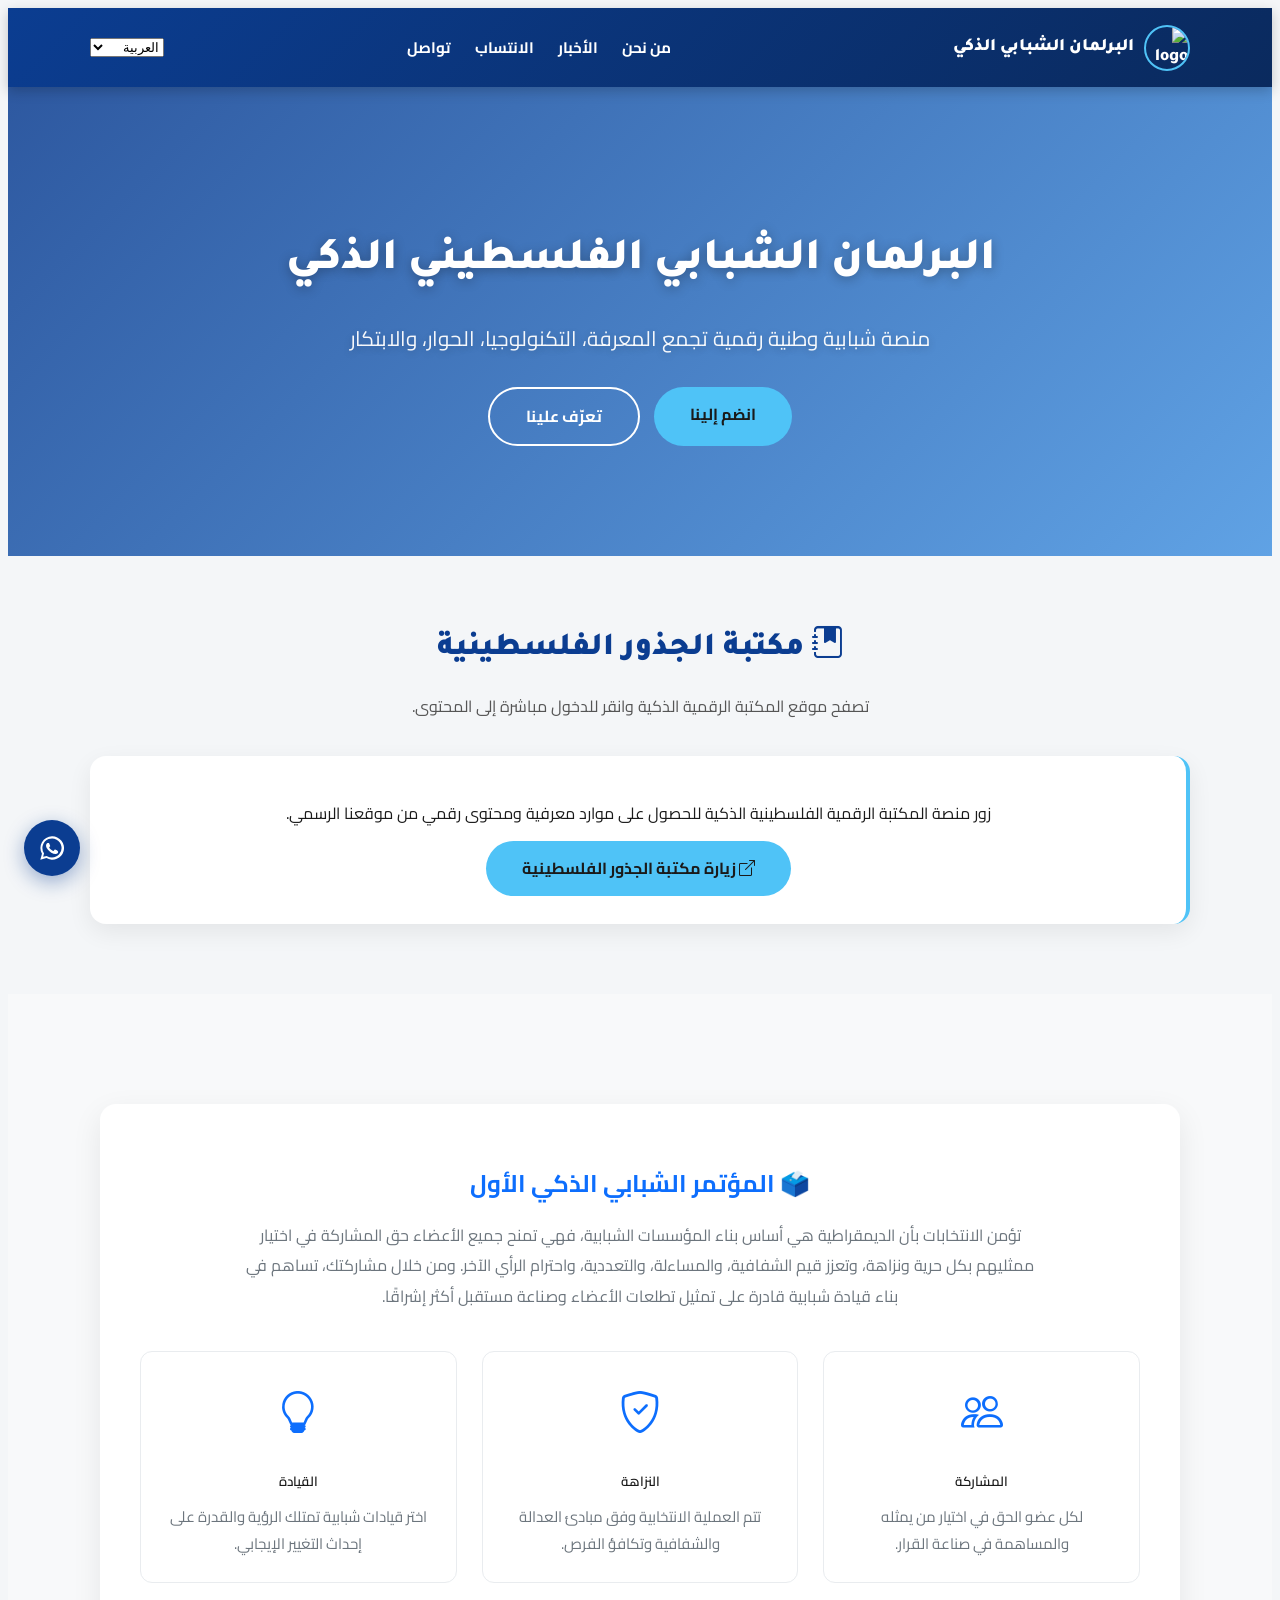
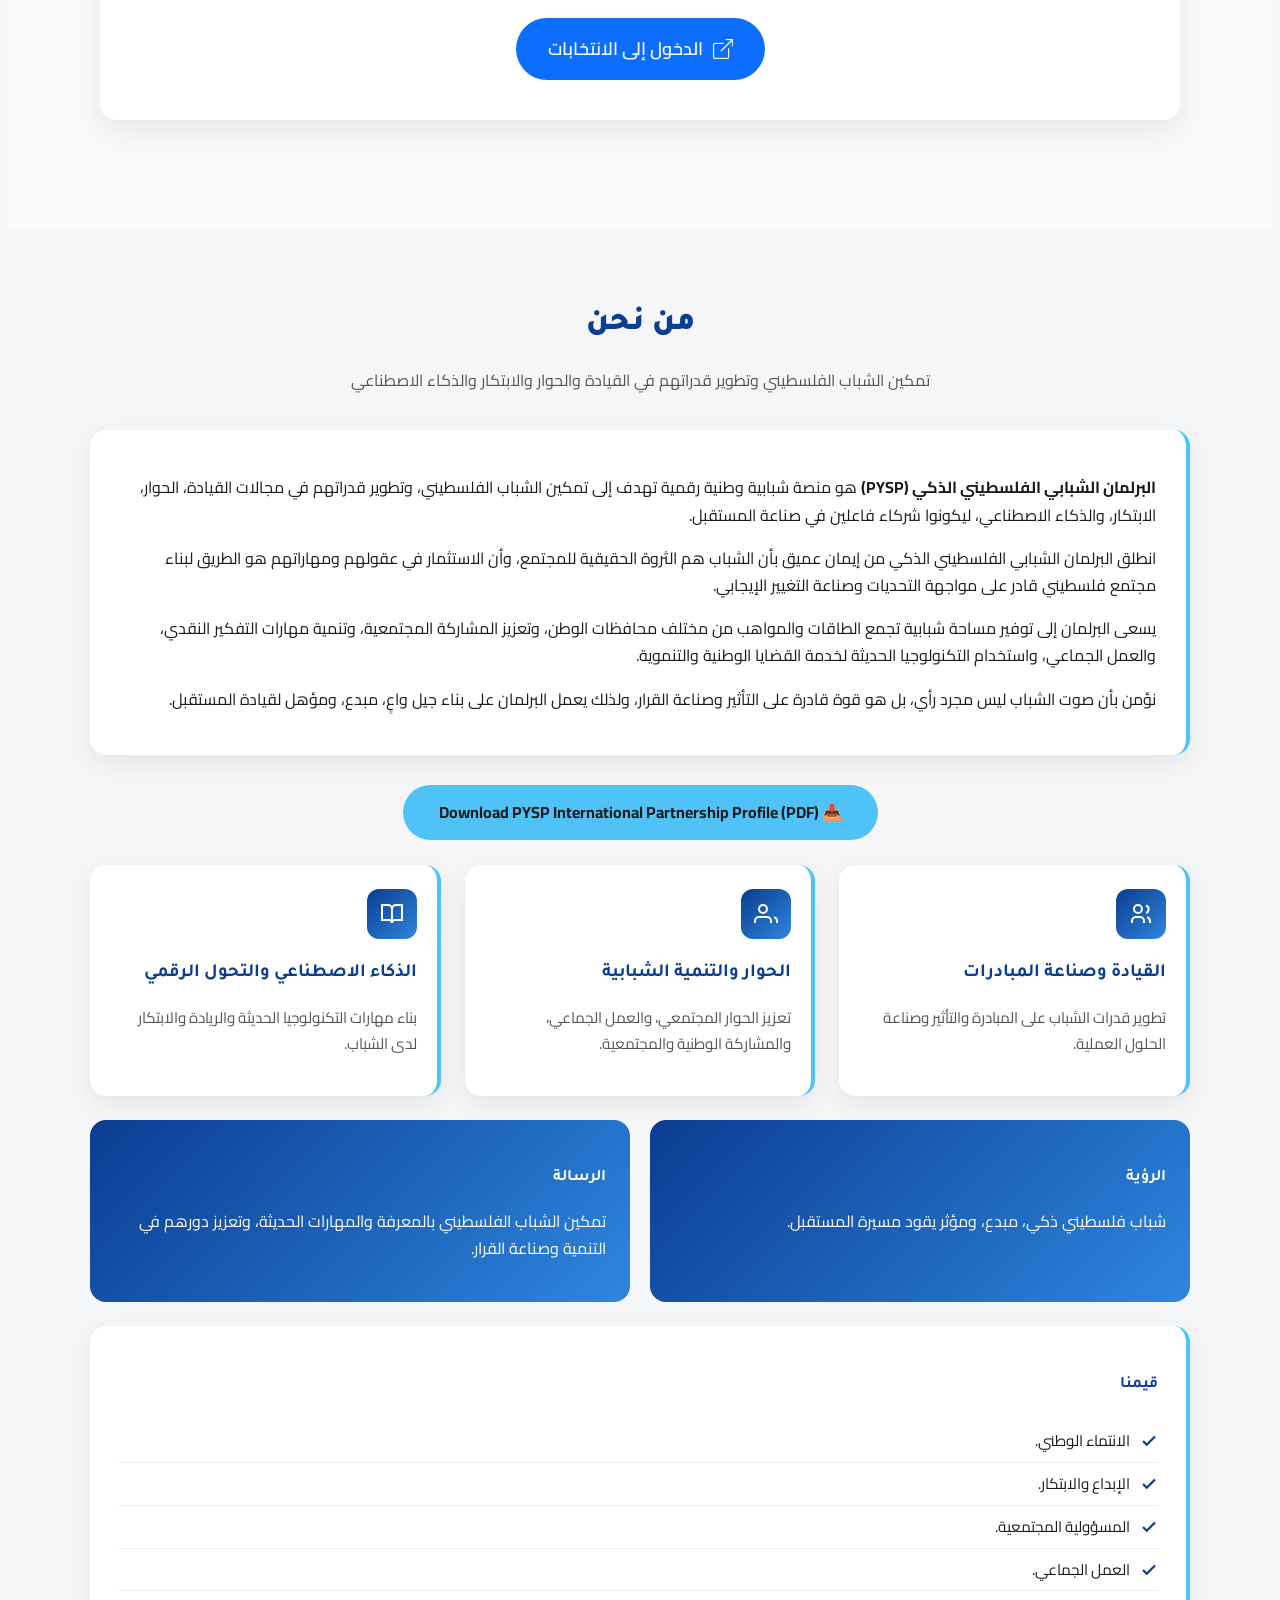
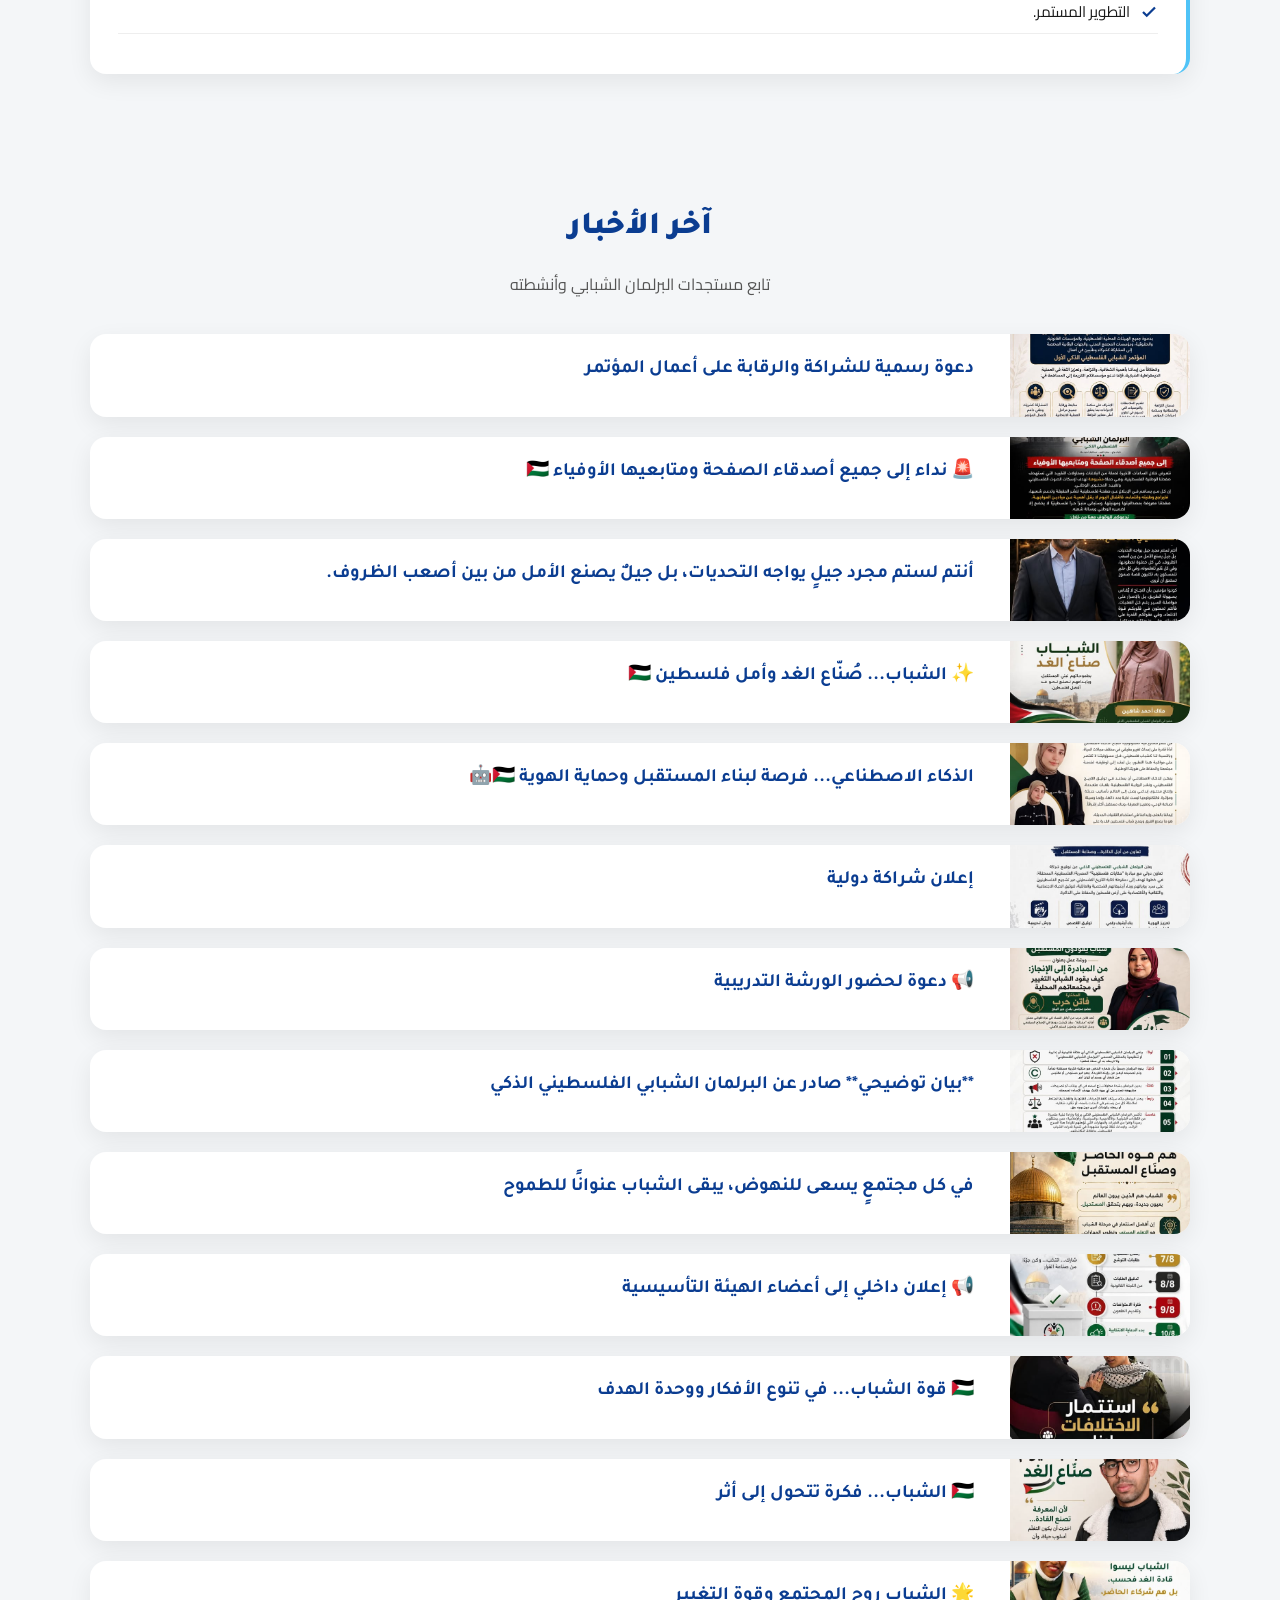
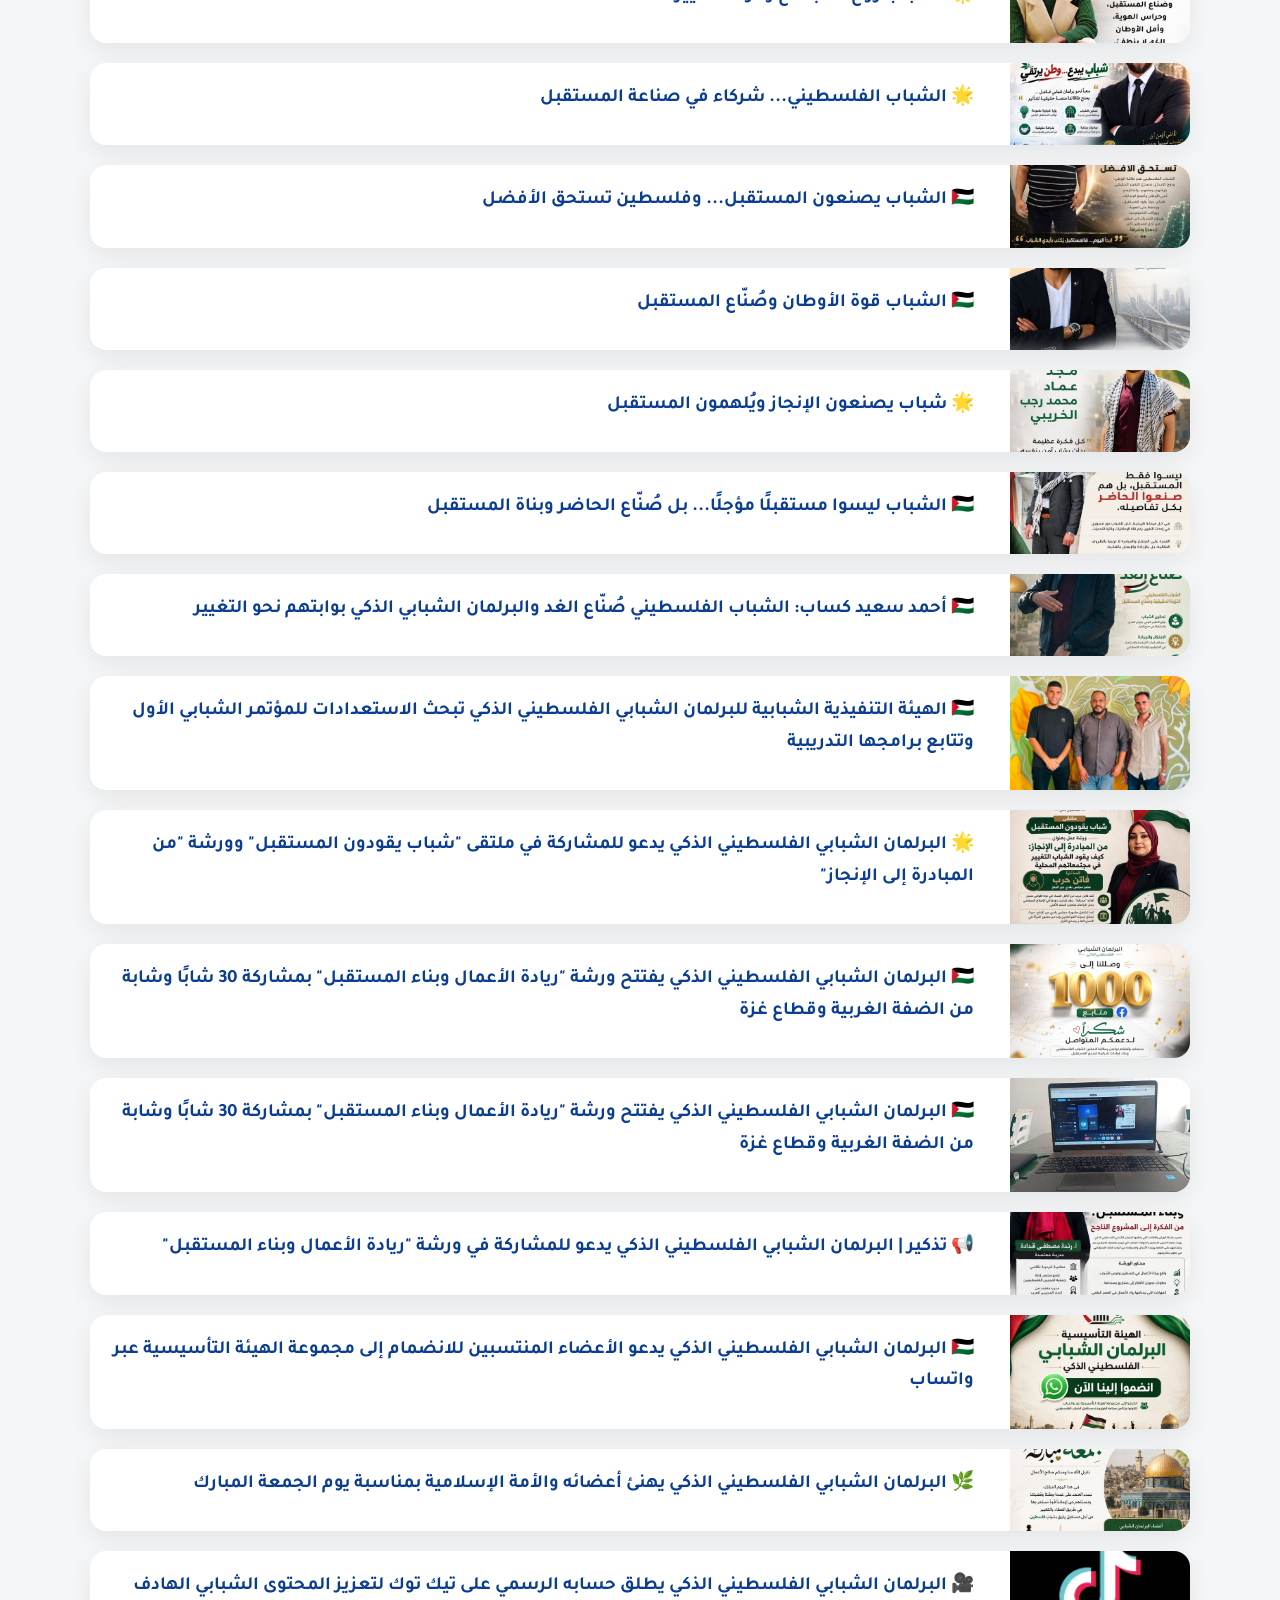
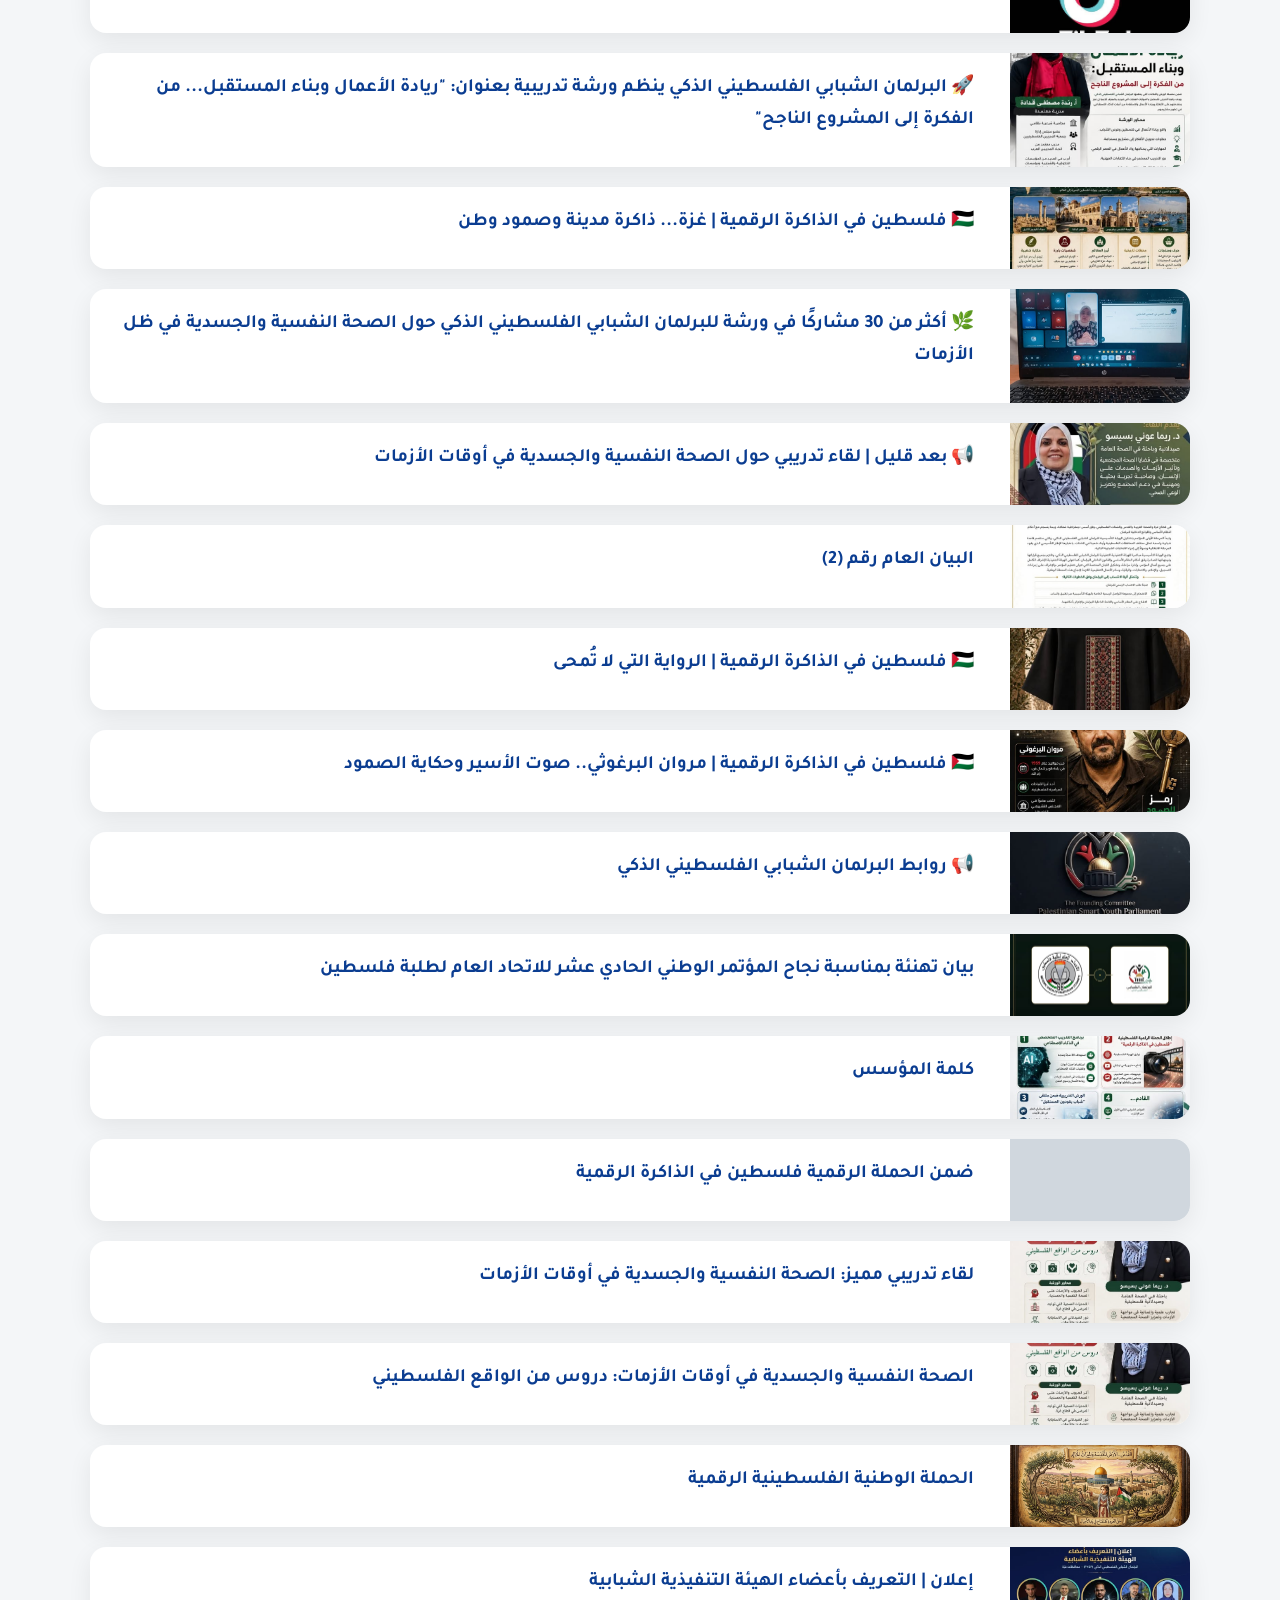
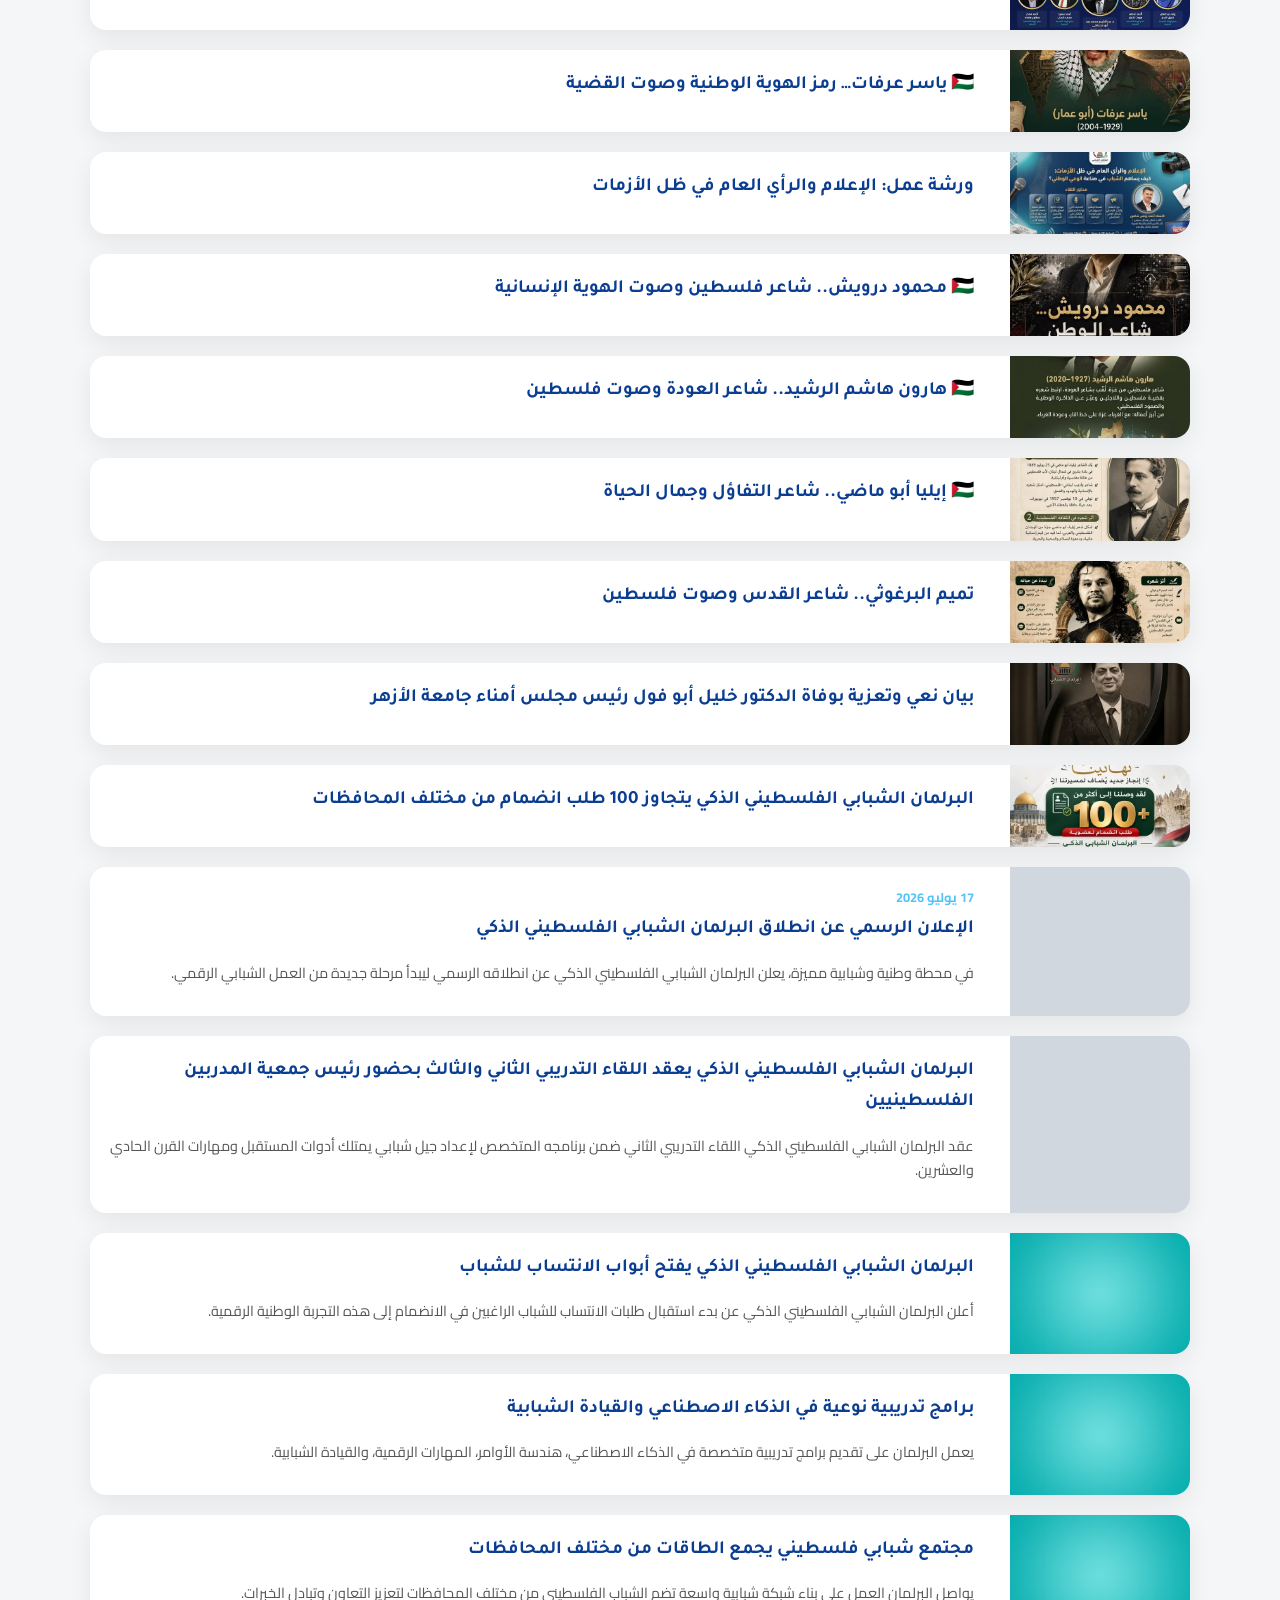
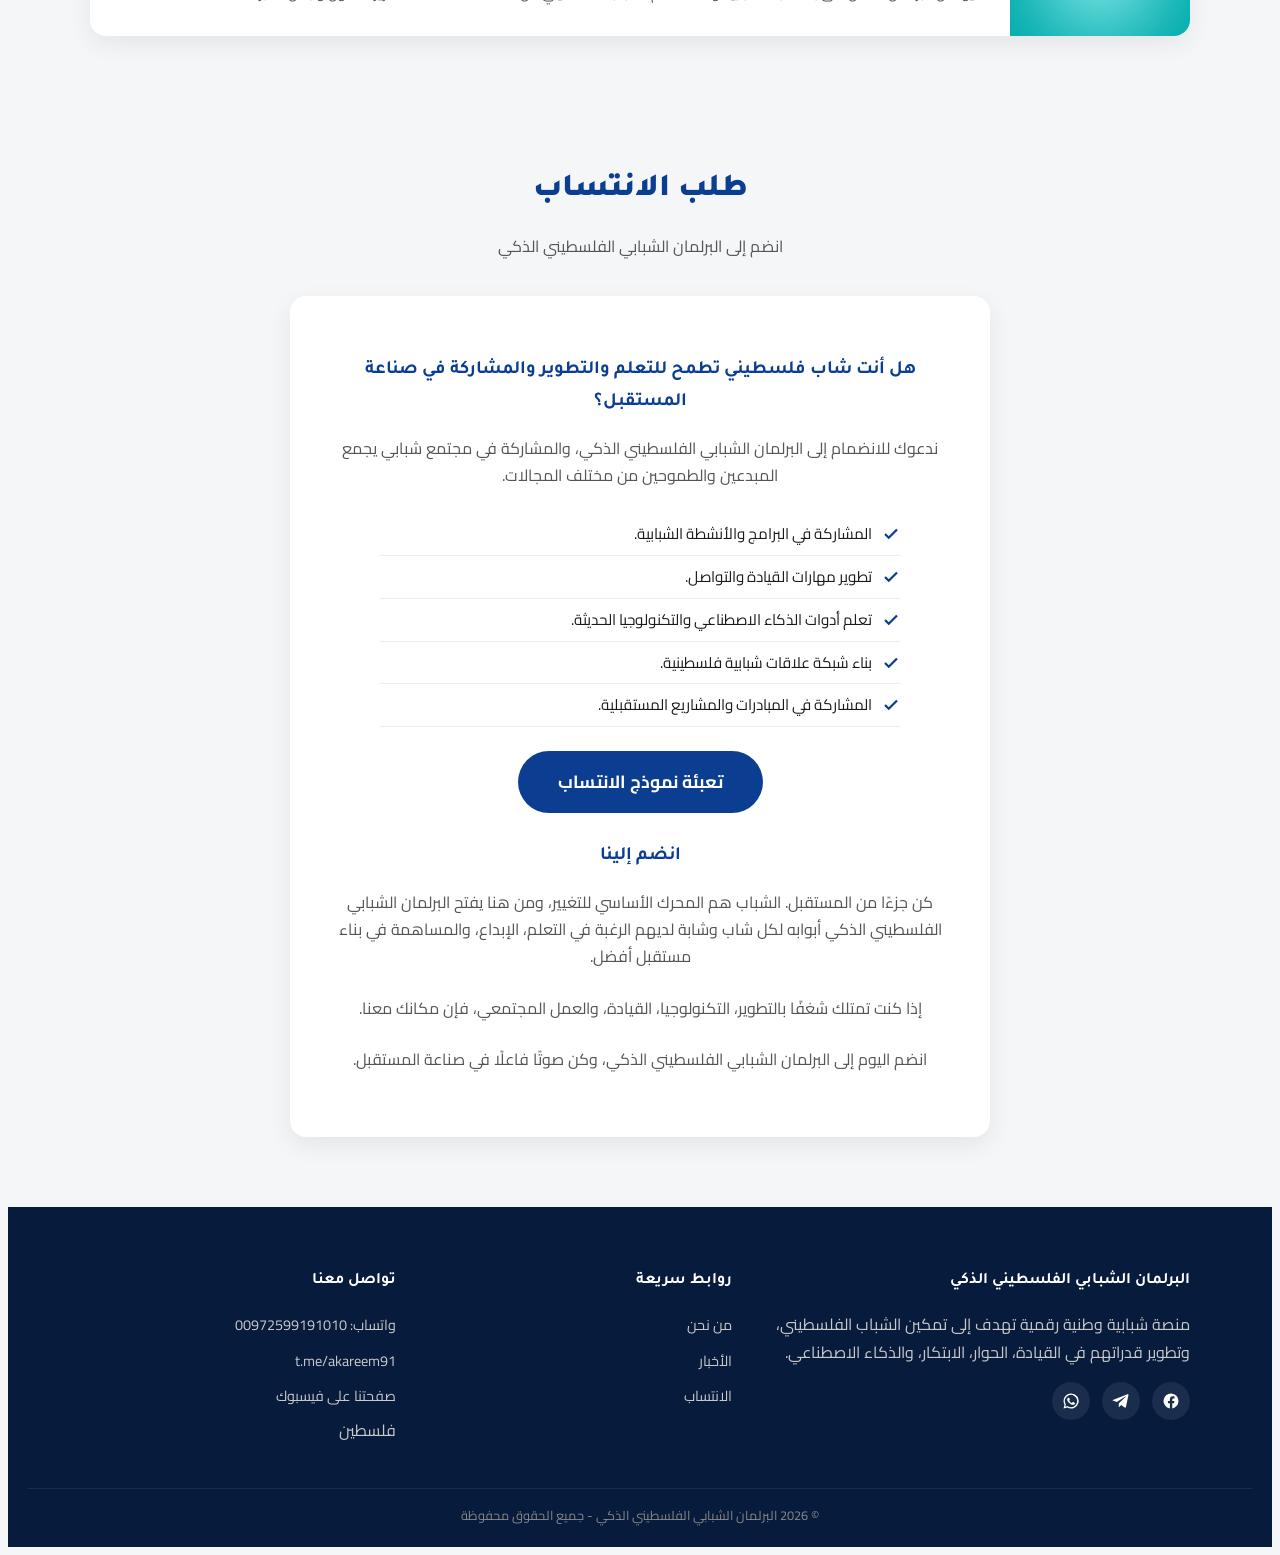
==== index.html @ c686c6ee "join us" ====
<!DOCTYPE html>
<html lang="ar" dir="rtl">

<head>
    <meta charset="UTF-8">
    <meta name="viewport" content="width=device-width, initial-scale=1.0">
    <title>البرلمان الشبابي الفلسطيني الذكي | PYSP</title>
    <link rel="stylesheet"
        href="https://fonts.googleapis.com/css2?family=Cairo:wght@400;600;700;900&family=Tajawal:wght@400;700;900&display=swap">
    <link rel="stylesheet" href="/style.css">
    <!-- Bootstrap CSS -->
    <!-- <link href="https://cdn.jsdelivr.net/npm/bootstrap@5.3.3/dist/css/bootstrap.min.css" rel="stylesheet"> -->

    <!-- Bootstrap Icons -->
    <link rel="stylesheet" href="https://cdn.jsdelivr.net/npm/bootstrap-icons@1.11.3/font/bootstrap-icons.min.css">
</head>

<body>

    <!-- ===== NAVBAR ===== -->
    <nav class="navbar">
        <div class="nav-inner">
            <a class="logo" href="#top">
                <img src="https://ik.imagekit.io/ivlemahff/logopsy.jpg?updatedAt=1784187887519" alt="logo" />
                البرلمان الشبابي الذكي
            </a>
            <button class="nav-toggle" id="navToggle" aria-label="menu">
                <span></span><span></span><span></span>
            </button>
            <ul class="nav-links" id="navLinks">
                <li><a href="#about">من نحن</a></li>
                <li><a href="#news">الأخبار</a></li>
                <li><a href="#join">الانتساب</a></li>
                <li><a href="#contact">تواصل</a></li>
            </ul>
            <select id="lang">
                <option value="ar">العربية</option>
                <option value="en">English</option>
                <option value="fr">Français</option>
                <option value="es">Español</option>
                <option value="it">Italiano</option>
            </select>
        </div>
    </nav>

    <!-- ===== HERO with Unsplash background ===== -->
    <section class="hero" id="top">
        <h1>البرلمان الشبابي الفلسطيني الذكي</h1>
        <p>منصة شبابية وطنية رقمية تجمع المعرفة، التكنولوجيا، الحوار، والابتكار</p>
        <div class="hero-btns">
            <a class="btn btn-primary" href="https://forms.gle/Z875tCFNofTZzQC76" target="_blank">انضم إلينا</a>
            <a class="btn btn-outline" href="#about">تعرّف علينا</a>
        </div>
    </section>

    <!-- ===== E-LIBRARY SECTION ===== -->
    <section class="container" id="elib">
        <h2 class="section-title"><i class="bi bi-journal-bookmark-fill"></i> مكتبة الجذور الفلسطينية </h2>
        <p class="section-sub">تصفح موقع المكتبة الرقمية الذكية وانقر للدخول مباشرة إلى المحتوى.</p>
        <div class="about-box" style="text-align:center;">
            <p>زور منصة المكتبة الرقمية الفلسطينية الذكية للحصول على موارد معرفية ومحتوى رقمي من موقعنا الرسمي.</p>
            <a class="btn btn-primary" href="https://elib-pysp.netlify.app/" target="_blank">
                <i class="bi bi-box-arrow-up-right"></i> زيارة مكتبة الجذور الفلسطينية
            </a>
        </div>
    </section>

    <style>
        #election {
            padding: 70px 0;
            background: #f8f9fa;
        }

        .election-card {
            max-width: 1000px;
            margin: auto;
            background: #fff;
            border-radius: 16px;
            padding: 40px;
            box-shadow: 0 10px 30px rgba(0, 0, 0, .08);
        }

        .election-title {
            text-align: center;
            margin-bottom: 15px;
            font-weight: 700;
            color: #0d6efd;
        }

        .election-desc {
            text-align: center;
            color: #6c757d;
            max-width: 800px;
            margin: 0 auto 40px;
            line-height: 1.9;
        }

        .feature-grid {
            display: grid;
            grid-template-columns: repeat(auto-fit, minmax(220px, 1fr));
            gap: 25px;
            margin-bottom: 35px;
        }

        .feature {
            text-align: center;
            padding: 25px;
            border: 1px solid #e9ecef;
            border-radius: 12px;
            transition: .3s;
        }

        .feature:hover {
            transform: translateY(-5px);
            box-shadow: 0 8px 20px rgba(0, 0, 0, .08);
        }

        .feature i {
            font-size: 42px;
            color: #0d6efd;
            margin-bottom: 15px;
            display: block;
        }

        .feature h5 {
            margin-bottom: 10px;
            font-weight: 600;
        }

        .feature p {
            color: #6c757d;
            font-size: 15px;
            margin: 0;
            line-height: 1.8;
        }

        .election-action {
            text-align: center;
        }

        .election-btn {
            display: inline-flex;
            align-items: center;
            gap: 10px;
            background: #0d6efd;
            color: #fff;
            text-decoration: none;
            padding: 14px 32px;
            border-radius: 50px;
            font-size: 18px;
            font-weight: 600;
            transition: .3s;
        }

        .election-btn:hover {
            background: #0b5ed7;
            color: #fff;
            transform: translateY(-2px);
        }

        .election-btn i {
            font-size: 20px;
        }
    </style>

    <section id="election">
        <div class="container">
            <div class="election-card">

                <div class="text-center mb-4">
                    <i class="bi bi-box-ballot text-primary" style="font-size:60px;"></i>
                </div>

                <h2 class="election-title">🗳️ المؤتمر الشبابي الذكي الأول</h2>

                <p class="election-desc">
                    تؤمن الانتخابات بأن الديمقراطية هي أساس بناء المؤسسات الشبابية، فهي تمنح جميع الأعضاء
                    حق المشاركة في اختيار ممثليهم بكل حرية ونزاهة، وتعزز قيم الشفافية، والمساءلة،
                    والتعددية، واحترام الرأي الآخر. ومن خلال مشاركتك، تساهم في بناء قيادة شبابية قادرة
                    على تمثيل تطلعات الأعضاء وصناعة مستقبل أكثر إشراقًا.
                </p>

                <div class="feature-grid">

                    <div class="feature">
                        <i class="bi bi-people"></i>
                        <h5>المشاركة</h5>
                        <p>لكل عضو الحق في اختيار من يمثله والمساهمة في صناعة القرار.</p>
                    </div>

                    <div class="feature">
                        <i class="bi bi-shield-check"></i>
                        <h5>النزاهة</h5>
                        <p>تتم العملية الانتخابية وفق مبادئ العدالة والشفافية وتكافؤ الفرص.</p>
                    </div>

                    <div class="feature">
                        <i class="bi bi-lightbulb"></i>
                        <h5>القيادة</h5>
                        <p>اختر قيادات شبابية تمتلك الرؤية والقدرة على إحداث التغيير الإيجابي.</p>
                    </div>

                </div>

                <div class="election-action">
                    <a href="#" class="election-btn" target="_blank">
                        <i class="bi bi-box-arrow-up-right"></i>
                        الدخول إلى الانتخابات
                    </a>
                </div>

            </div>
        </div>
    </section>

    <!-- ===== ABOUT ===== -->
    <section class="container" id="about">
        <h2 class="section-title">من نحن</h2>
        <p class="section-sub">تمكين الشباب الفلسطيني وتطوير قدراتهم في القيادة والحوار والابتكار والذكاء الاصطناعي</p>
        <div class="about-box">
            <p><strong>البرلمان الشبابي الفلسطيني الذكي (PYSP)</strong> هو منصة شبابية وطنية رقمية تهدف إلى تمكين الشباب
                الفلسطيني، وتطوير قدراتهم في مجالات القيادة، الحوار، الابتكار، والذكاء الاصطناعي، ليكونوا شركاء فاعلين
                في صناعة المستقبل.</p>
            <p>انطلق البرلمان الشبابي الفلسطيني الذكي من إيمان عميق بأن الشباب هم الثروة الحقيقية للمجتمع، وأن الاستثمار
                في عقولهم ومهاراتهم هو الطريق لبناء مجتمع فلسطيني قادر على مواجهة التحديات وصناعة التغيير الإيجابي.</p>
            <p>يسعى البرلمان إلى توفير مساحة شبابية تجمع الطاقات والمواهب من مختلف محافظات الوطن، وتعزيز المشاركة
                المجتمعية، وتنمية مهارات التفكير النقدي، والعمل الجماعي، واستخدام التكنولوجيا الحديثة لخدمة القضايا
                الوطنية والتنموية.</p>
            <p>نؤمن بأن صوت الشباب ليس مجرد رأي، بل هو قوة قادرة على التأثير وصناعة القرار، ولذلك يعمل البرلمان على بناء
                جيل واعٍ، مبدع، ومؤهل لقيادة المستقبل.</p>
        </div>
        <div style="margin-top:25px;margin-bottom:25px;text-align:center;">
            <a href="/docs/PYSP_International_Partnership_Profile.pdf" class="btn btn-primary" target="_blank" download>
                📥 Download PYSP International Partnership Profile (PDF)
            </a>
        </div>
        <!-- <h2 class="section-title">تعريف البرلمان</h2>
    <p class="section-sub">إطار شبابي حديث يجمع الشباب الفلسطيني حول رؤية مشتركة</p>
    <div class="about-box">
        <p><strong>البرلمان الشبابي الفلسطيني الذكي (PYSP)</strong> هو مبادرة شبابية فلسطينية رقمية تهدف إلى إنشاء إطار شبابي حديث يجمع الشباب الفلسطيني حول رؤية مشتركة قائمة على المعرفة، التكنولوجيا، الحوار، والابتكار.</p>
        <p>يعتمد البرلمان على أدوات التكنولوجيا الحديثة لبناء مجتمع شبابي متصل، قادر على التعلم المستمر، وتبادل الخبرات، وإنتاج حلول إبداعية للتحديات المعاصرة.</p>
    </div> -->

        <div class="card-grid">
            <div class="card">
                <div class="card-icon"><svg viewBox="0 0 24 24">
                        <path d="M3 21v-2a4 4 0 0 1 4-4h4a4 4 0 0 1 4 4v2" />
                        <circle cx="9" cy="7" r="4" />
                        <path d="M17 3.5a4 4 0 0 1 0 7.5" />
                        <path d="M21 21v-2a4 4 0 0 0-3-3.87" />
                    </svg></div>
                <h3>القيادة وصناعة المبادرات</h3>
                <p>تطوير قدرات الشباب على المبادرة والتأثير وصناعة الحلول العملية.</p>
            </div>
            <div class="card">
                <div class="card-icon"><svg viewBox="0 0 24 24">
                        <path d="M17 21v-2a4 4 0 0 0-4-4H5a4 4 0 0 0-4 4v2" />
                        <circle cx="9" cy="7" r="4" />
                        <path d="M23 21v-2a4 4 0 0 0-3-3.87" />
                    </svg></div>
                <h3>الحوار والتنمية الشبابية</h3>
                <p>تعزيز الحوار المجتمعي، والعمل الجماعي، والمشاركة الوطنية والمجتمعية.</p>
            </div>
            <div class="card">
                <div class="card-icon"><svg viewBox="0 0 24 24">
                        <path d="M2 3h6a4 4 0 0 1 4 4v14a3 3 0 0 0-3-3H2z" />
                        <path d="M22 3h-6a4 4 0 0 0-4 4v14a3 3 0 0 1 3-3h7z" />
                    </svg></div>
                <h3>الذكاء الاصطناعي والتحول الرقمي</h3>
                <p>بناء مهارات التكنولوجيا الحديثة والريادة والابتكار لدى الشباب.</p>
            </div>
        </div>

        <div class="vm-grid">
            <div class="vm-card">
                <h4>الرؤية</h4>
                <p>شباب فلسطيني ذكي، مبدع، ومؤثر يقود مسيرة المستقبل.</p>
            </div>
            <div class="vm-card">
                <h4>الرسالة</h4>
                <p>تمكين الشباب الفلسطيني بالمعرفة والمهارات الحديثة، وتعزيز دورهم في التنمية وصناعة القرار.</p>
            </div>
        </div>

        <div
            style="background:#fff;border-radius:var(--radius);padding:24px 28px;box-shadow:var(--shadow);border-right:4px solid var(--gold);margin:20px 0;">
            <h4 style="font-family:'Tajawal',sans-serif;color:var(--primary);">قيمنا</h4>
            <ul class="goals-list">
                <li><svg viewBox="0 0 24 24">
                        <path d="M20 6 9 17l-5-5" />
                    </svg>الانتماء الوطني.</li>
                <li><svg viewBox="0 0 24 24">
                        <path d="M20 6 9 17l-5-5" />
                    </svg>الإبداع والابتكار.</li>
                <li><svg viewBox="0 0 24 24">
                        <path d="M20 6 9 17l-5-5" />
                    </svg>المسؤولية المجتمعية.</li>
                <li><svg viewBox="0 0 24 24">
                        <path d="M20 6 9 17l-5-5" />
                    </svg>العمل الجماعي.</li>
                <li><svg viewBox="0 0 24 24">
                        <path d="M20 6 9 17l-5-5" />
                    </svg>التطوير المستمر.</li>
            </ul>
        </div>
    </section>

    <!-- ===== NEWS ===== -->
    <section class="container" id="news">
        <h2 class="section-title">آخر الأخبار</h2>
        <p class="section-sub">تابع مستجدات البرلمان الشبابي وأنشطته</p>
        <div id="newsList"></div>
    </section>

    <!-- ===== JOIN (Google Form only) ===== -->
    <section class="container" id="join">
        <h2 class="section-title">طلب الانتساب</h2>
        <p class="section-sub">انضم إلى البرلمان الشبابي الفلسطيني الذكي</p>
        <div class="join-box">
            <h3>هل أنت شاب فلسطيني تطمح للتعلم والتطوير والمشاركة في صناعة المستقبل؟</h3>
            <p>ندعوك للانضمام إلى البرلمان الشبابي الفلسطيني الذكي، والمشاركة في مجتمع شبابي يجمع المبدعين والطموحين من
                مختلف المجالات.</p>
            <ul class="goals-list" style="text-align:right;margin:0 auto 24px;max-width:520px;">
                <li><svg viewBox="0 0 24 24">
                        <path d="M20 6 9 17l-5-5" />
                    </svg>المشاركة في البرامج والأنشطة الشبابية.</li>
                <li><svg viewBox="0 0 24 24">
                        <path d="M20 6 9 17l-5-5" />
                    </svg>تطوير مهارات القيادة والتواصل.</li>
                <li><svg viewBox="0 0 24 24">
                        <path d="M20 6 9 17l-5-5" />
                    </svg>تعلم أدوات الذكاء الاصطناعي والتكنولوجيا الحديثة.</li>
                <li><svg viewBox="0 0 24 24">
                        <path d="M20 6 9 17l-5-5" />
                    </svg>بناء شبكة علاقات شبابية فلسطينية.</li>
                <li><svg viewBox="0 0 24 24">
                        <path d="M20 6 9 17l-5-5" />
                    </svg>المشاركة في المبادرات والمشاريع المستقبلية.</li>
            </ul>
            <a class="btn-join" href="https://forms.gle/Z875tCFNofTZzQC76" target="_blank">تعبئة نموذج الانتساب</a>
            <h3 style="margin-top:28px;">انضم إلينا</h3>
            <p>كن جزءًا من المستقبل. الشباب هم المحرك الأساسي للتغيير، ومن هنا يفتح البرلمان الشبابي الفلسطيني الذكي
                أبوابه لكل شاب وشابة لديهم الرغبة في التعلم، الإبداع، والمساهمة في بناء مستقبل أفضل.</p>
            <p>إذا كنت تمتلك شغفًا بالتطوير، التكنولوجيا، القيادة، والعمل المجتمعي، فإن مكانك معنا.</p>
            <p>انضم اليوم إلى البرلمان الشبابي الفلسطيني الذكي، وكن صوتًا فاعلًا في صناعة المستقبل.</p>
        </div>
    </section>

    <!-- ===== FOOTER ===== -->
    <footer class="footer" id="contact">
        <div class="footer-inner">
            <div>
                <h4>البرلمان الشبابي الفلسطيني الذكي</h4>
                <p>منصة شبابية وطنية رقمية تهدف إلى تمكين الشباب الفلسطيني، وتطوير قدراتهم في القيادة، الحوار، الابتكار،
                    والذكاء الاصطناعي.</p>
                <div class="social-icons">
                    <a href="https://www.facebook.com/PYSPGAZA" target="_blank" aria-label="Facebook"><svg
                            viewBox="0 0 24 24">
                            <path
                                d="M22 12a10 10 0 1 0-11.5 9.9v-7H7.9V12h2.6V9.8c0-2.6 1.5-4 3.9-4 1.1 0 2.3.2 2.3.2v2.5h-1.3c-1.3 0-1.7.8-1.7 1.6V12h2.9l-.5 2.9h-2.4v7A10 10 0 0 0 22 12z" />
                        </svg></a>
                    <a href="https://t.me/akareem91" target="_blank" aria-label="Telegram"><svg viewBox="0 0 24 24">
                            <path
                                d="M21.9 4.3 18.6 20c-.2 1-.9 1.2-1.7.8l-4.7-3.5-2.3 2.2c-.3.3-.5.5-1 .5l.3-4.9L18 6.5c.5-.4-.1-.7-.7-.3L6.4 13.2l-4.7-1.5c-1-.3-1-1 .2-1.5L20.6 3c.9-.3 1.6.2 1.3 1.3z" />
                        </svg></a>
                    <a href="https://wa.me/972599191010" target="_blank" aria-label="WhatsApp"><svg viewBox="0 0 24 24">
                            <path
                                d="M12 2a10 10 0 0 0-8.6 15L2 22l5.2-1.4A10 10 0 1 0 12 2zm0 18.2a8.2 8.2 0 0 1-4.2-1.2l-.3-.2-3.1.8.8-3-.2-.3A8.2 8.2 0 1 1 12 20.2zm4.5-6.1c-.2-.1-1.4-.7-1.7-.8-.2-.1-.4-.1-.6.1-.2.2-.6.8-.8 1-.1.2-.3.2-.5.1-.2-.1-1-.4-1.9-1.2-.7-.6-1.2-1.4-1.3-1.6-.1-.2 0-.4.1-.5.1-.1.2-.3.4-.4.1-.1.2-.3.2-.4.1-.2 0-.3 0-.4 0-.1-.6-1.4-.8-1.9-.2-.5-.4-.4-.6-.4h-.5c-.2 0-.5.1-.7.3-.2.2-.9.9-.9 2.1s.9 2.4 1.1 2.6c.1.2 1.8 2.8 4.4 3.8.6.3 1.1.4 1.5.5.6.2 1.2.2 1.6.1.5-.1 1.4-.6 1.6-1.1.2-.5.2-1 .1-1.1-.1-.1-.2-.2-.4-.3z" />
                        </svg></a>
                </div>
            </div>
            <div>
                <h4>روابط سريعة</h4>
                <ul>
                    <li><a href="#about">من نحن</a></li>
                    <li><a href="#news">الأخبار</a></li>
                    <li><a href="#join">الانتساب</a></li>
                </ul>
            </div>
            <div>
                <h4>تواصل معنا</h4>
                <ul>
                    <li><a href="https://wa.me/972599191010" target="_blank">واتساب: 00972599191010</a></li>
                    <li><a href="https://t.me/akareem91" target="_blank">t.me/akareem91</a></li>
                    <li><a href="https://www.facebook.com/share/1Bo8DKwoGp/" target="_blank">صفحتنا على فيسبوك</a></li>
                    <li>فلسطين</li>
                </ul>
            </div>
        </div>
        <div class="footer-bottom">
            &copy; 2026 البرلمان الشبابي الفلسطيني الذكي - جميع الحقوق محفوظة
        </div>
    </footer>

    <!-- ===== FLOATING BUTTONS ===== -->
    <a class="wa-float" href="https://wa.me/972599191010" target="_blank" aria-label="WhatsApp">
        <svg viewBox="0 0 24 24">
            <path
                d="M12 2a10 10 0 0 0-8.6 15L2 22l5.2-1.4A10 10 0 1 0 12 2zm0 18.2a8.2 8.2 0 0 1-4.2-1.2l-.3-.2-3.1.8.8-3-.2-.3A8.2 8.2 0 1 1 12 20.2zm4.5-6.1c-.2-.1-1.4-.7-1.7-.8-.2-.1-.4-.1-.6.1-.2.2-.6.8-.8 1-.1.2-.3.2-.5.1-.2-.1-1-.4-1.9-1.2-.7-.6-1.2-1.4-1.3-1.6-.1-.2 0-.4.1-.5.1-.1.2-.3.4-.4.1-.1.2-.3.2-.4.1-.2 0-.3 0-.4 0-.1-.6-1.4-.8-1.9-.2-.5-.4-.4-.6-.4h-.5c-.2 0-.5.1-.7.3-.2.2-.9.9-.9 2.1s.9 2.4 1.1 2.6c.1.2 1.8 2.8 4.4 3.8.6.3 1.1.4 1.5.5.6.2 1.2.2 1.6.1.5-.1 1.4-.6 1.6-1.1.2-.5.2-1 .1-1.1-.1-.1-.2-.2-.4-.3z" />
        </svg>
    </a>

    <a class="back-top" href="#top" id="backTop" aria-label="back to top">
        <svg viewBox="0 0 24 24">
            <path d="M12 19V5M5 12l7-7 7 7" />
        </svg>
    </a>

    <div class="news-modal" id="newsModal" aria-hidden="true" role="dialog" aria-modal="true"
        aria-labelledby="newsModalTitle">
        <div class="news-modal-panel">
            <div class="news-modal-head">
                <h2 id="newsModalTitle"></h2>
                <button class="news-modal-close" id="newsModalClose" type="button" aria-label="إغلاق">×</button>
            </div>
            <div class="news-modal-content">
                <div class="news-modal-date" id="newsModalDate"></div>
                <div class="news-modal-text" id="newsModalText"></div>
                <div class="news-modal-gallery" id="newsModalGallery"></div>
            </div>
        </div>
    </div>

    <script type="module">
        import { newsItems } from '/data.js';
        // ===== NAV TOGGLE =====
        document.addEventListener('DOMContentLoaded', function () {
            const toggle = document.getElementById('navToggle');
            const links = document.getElementById('navLinks');
            if (toggle && links) {
                toggle.addEventListener('click', function () {
                    links.classList.toggle('open');
                });
                links.querySelectorAll('a').forEach(function (link) {
                    link.addEventListener('click', function () {
                        links.classList.remove('open');
                    });
                });
            }

            // ===== BACK TO TOP =====
            const backTop = document.getElementById('backTop');
            window.addEventListener('scroll', function () {
                if (window.scrollY > 400) {
                    backTop.classList.add('show');
                } else {
                    backTop.classList.remove('show');
                }
            });

            // ===== NEWS MODAL =====
            const placeholderImage = '/docs/placeholder.avif';
            // Add future news here: title, optional date, excerpt, optional images, and full content.

            const modal = document.getElementById('newsModal');
            const modalTitle = document.getElementById('newsModalTitle');
            const modalDate = document.getElementById('newsModalDate');
            const modalText = document.getElementById('newsModalText');
            const modalGallery = document.getElementById('newsModalGallery');
            const modalClose = document.getElementById('newsModalClose');
            const newsList = document.getElementById('newsList');
            let lastFocusedNews = null;

            function getNewsImages(news) {
                return news.images && news.images.length ? news.images : [placeholderImage];
            }

            function renderNewsList() {
                if (!newsList) return;
                newsItems.forEach(function (news, index) {
                    const images = getNewsImages(news);
                    const card = document.createElement('article');
                    card.className = 'news-card';
                    card.tabIndex = 0;
                    card.setAttribute('role', 'button');
                    card.dataset.newsIndex = String(index);

                    const thumb = document.createElement('div');
                    thumb.className = 'news-thumb';
                    thumb.style.backgroundImage = "url('" + images[0] + "')";

                    const body = document.createElement('div');
                    body.className = 'news-body';

                    if (news.date) {
                        const date = document.createElement('span');
                        date.className = 'news-date';
                        date.textContent = news.date;
                        body.appendChild(date);
                    }

                    const title = document.createElement('h3');
                    title.textContent = news.title;
                    body.appendChild(title);

                    const excerpt = document.createElement('p');
                    excerpt.textContent = news.excerpt;
                    body.appendChild(excerpt);

                    card.appendChild(thumb);
                    card.appendChild(body);
                    newsList.appendChild(card);
                });
            }

            function openNewsModal(news, trigger) {
                const gallery = getNewsImages(news);

                lastFocusedNews = trigger || null;
                modalTitle.textContent = news.title;
                modalDate.textContent = news.date || '';
                modalDate.style.display = news.date ? 'block' : 'none';

                modalText.textContent = '';
                news.content.forEach(function (paragraph) {
                    const p = document.createElement('p');
                    p.textContent = paragraph;
                    modalText.appendChild(p);
                });

                modalGallery.textContent = '';

                gallery.forEach(function (src) {
                    const isVideo = /\.(mp4|webm|ogg|mov)(\?.*)?$/i.test(src);

                    if (isVideo) {
                        const video = document.createElement('video');
                        video.src = src;
                        video.controls = true;
                        video.preload = 'metadata';
                        video.playsInline = true;
                        modalGallery.appendChild(video);
                    } else {
                        const img = document.createElement('img');
                        img.src = src;
                        img.alt = news.title;
                        img.loading = 'lazy';
                        modalGallery.appendChild(img);
                    }
                });

                modalGallery.style.display = gallery.length ? 'grid' : 'none';

                modal.classList.add('show');
                modal.setAttribute('aria-hidden', 'false');
                document.body.style.overflow = 'hidden';
                modalClose.focus();
            }

            function closeNewsModal() {
                modal.classList.remove('show');
                modal.setAttribute('aria-hidden', 'true');
                document.body.style.overflow = '';
                if (lastFocusedNews) lastFocusedNews.focus();
            }

            renderNewsList();

            if (newsList) {
                newsList.addEventListener('click', function (e) {
                    const card = e.target.closest('.news-card');
                    if (!card) return;
                    openNewsModal(newsItems[Number(card.dataset.newsIndex)], card);
                });
                newsList.addEventListener('keydown', function (e) {
                    if (e.key === 'Enter' || e.key === ' ') {
                        const card = e.target.closest('.news-card');
                        if (!card) return;
                        e.preventDefault();
                        openNewsModal(newsItems[Number(card.dataset.newsIndex)], card);
                    }
                });
            }

            if (modalClose) modalClose.addEventListener('click', closeNewsModal);
            if (modal) {
                modal.addEventListener('click', function (e) {
                    if (e.target === modal) closeNewsModal();
                });
            }
            document.addEventListener('keydown', function (e) {
                if (e.key === 'Escape' && leaderModal && leaderModal.classList.contains('show')) {
                    closeLeaderModal();
                    return;
                }
                if (e.key === 'Escape' && modal.classList.contains('show')) {
                    closeNewsModal();
                }
            });
        });
    </script>
    <div id="google_translate_element" style="display:none;"></div>

    <script>
        function googleTranslateElementInit() {
            new google.translate.TranslateElement({
                pageLanguage: "ar",
                autoDisplay: false
            }, "google_translate_element");

            initLanguage();
        }
        function initLanguage() {
            const select = document.getElementById("lang");

            // Detect browser language
            let userLang = (navigator.language || navigator.userLanguage || "ar")
                .split("-")[0]
                .toLowerCase();

            const supported = ["ar", "en", "fr", "es", "it"];

            if (!supported.includes(userLang)) {
                userLang = "en";
            }

            select.value = userLang;

            // Set page direction immediately
            updatePageDirection(userLang);

            // Wait until Google Translate is ready
            const timer = setInterval(function () {
                const combo = document.querySelector(".goog-te-combo");

                if (combo) {
                    combo.value = userLang;
                    combo.dispatchEvent(new Event("change"));
                    clearInterval(timer);
                }
            }, 300);

            // Manual language change
            select.addEventListener("change", function () {
                const lang = this.value;

                // Update direction
                updatePageDirection(lang);

                const combo = document.querySelector(".goog-te-combo");
                if (combo) {
                    combo.value = lang;
                    combo.dispatchEvent(new Event("change"));
                }
            });
        }

        function updatePageDirection(lang) {
            // RTL languages
            const rtlLanguages = ["ar", "he", "fa", "ur"];

            const dir = rtlLanguages.includes(lang) ? "rtl" : "ltr";

            document.documentElement.setAttribute("dir", dir);
            document.documentElement.setAttribute("lang", lang);
            document.body.style.direction = dir;
        }

    </script>
    <script src="//translate.google.com/translate_a/element.js?cb=googleTranslateElementInit"></script>
</body>

</html>
---- style.css ----
<style>
        /* ===== RESET & VARIABLES ===== */
        * {
            margin: 0;
            padding: 0;
            box-sizing: border-box;
        }

        :root {
            --primary: #0B3D91;
            --primary-light: #2E86DE;
            --gold: #4FC3F7;
            --bg: #f4f6f8;
            --text: #1a1a1a;
            --muted: #555;
            --white: #fff;
            --shadow: 0 8px 24px rgba(0, 0, 0, 0.07);
            --radius: 16px;
        }

        body {
            font-family: 'Cairo', sans-serif;
            background: var(--bg);
            color: var(--text);
            line-height: 1.7;
        }

        a {
            text-decoration: none;
            color: inherit;
        }

        .container {
            max-width: 1100px;
            margin: 0 auto;
            padding: 40px 20px;
        }

        /* ===== NAVBAR ===== */
        .navbar {
            position: sticky;
            top: 0;
            z-index: 999;
            background: linear-gradient(135deg, var(--primary), #0a2a5e);
            color: #fff;
            box-shadow: 0 4px 12px rgba(0, 0, 0, 0.2);
        }

        .nav-inner {
            display: flex;
            align-items: center;
            justify-content: space-between;
            padding: 10px 20px;
            max-width: 1100px;
            margin: 0 auto;
        }

        .logo {
            display: flex;
            align-items: center;
            gap: 10px;
            font-weight: 900;
            font-family: 'Tajawal', sans-serif;
            font-size: 1.1rem;
        }

        .logo img {
            width: 42px;
            height: 42px;
            border-radius: 50%;
            border: 2px solid var(--gold);
            object-fit: cover;
        }

        .nav-links {
            display: flex;
            gap: 24px;
            list-style: none;
        }

        .nav-links a {
            font-weight: 700;
            font-size: 0.95rem;
            padding: 6px 0;
            border-bottom: 2px solid transparent;
            transition: 0.25s;
        }

        .nav-links a:hover {
            color: var(--gold);
            border-bottom-color: var(--gold);
        }

        .nav-toggle {
            display: none;
            flex-direction: column;
            gap: 5px;
            background: none;
            border: none;
            cursor: pointer;
        }

        .nav-toggle span {
            width: 26px;
            height: 3px;
            background: #fff;
            border-radius: 4px;
            transition: 0.3s;
        }

        @media (max-width: 768px) {
            .nav-links {
                position: absolute;
                top: 100%;
                left: 0;
                right: 0;
                background: var(--primary);
                flex-direction: column;
                align-items: center;
                max-height: 0;
                overflow: hidden;
                transition: max-height 0.4s ease;
                padding: 0;
                box-shadow: 0 8px 16px rgba(0, 0, 0, 0.2);
            }

            .nav-links.open {
                max-height: 400px;
                padding: 16px 0;
            }

            .nav-links li {
                width: 100%;
                text-align: center;
            }

            .nav-links a {
                display: block;
                padding: 12px;
                font-size: 1rem;
            }

            .nav-toggle {
                display: flex;
            }
        }

        /* ===== HERO with Unsplash background ===== */
        .hero {
            background: linear-gradient(135deg, rgba(11, 61, 145, 0.85), rgba(46, 134, 222, 0.75)), url('https://ik.imagekit.io/ivlemahff/p.jpeg') center/cover no-repeat;
            color: #fff;
            text-align: center;
            padding: 100px 20px 110px;
            position: relative;
        }

        .hero h1 {
            font-family: 'Tajawal', sans-serif;
            font-size: 2.8rem;
            font-weight: 900;
            margin-bottom: 12px;
            text-shadow: 0 2px 12px rgba(0, 0, 0, 0.3);
        }

        .hero p {
            font-size: 1.3rem;
            opacity: 0.95;
            margin-bottom: 30px;
            text-shadow: 0 2px 8px rgba(0, 0, 0, 0.2);
        }

        .hero-btns {
            display: flex;
            gap: 14px;
            justify-content: center;
            flex-wrap: wrap;
        }

        .btn {
            padding: 14px 36px;
            border-radius: 40px;
            font-weight: 700;
            border: none;
            cursor: pointer;
            transition: 0.25s;
            display: inline-block;
            font-size: 1rem;
        }

        .btn-primary {
            background: var(--gold);
            color: #1a1a1a;
        }

        .btn-primary:hover {
            background: #fff;
            transform: translateY(-3px);
        }

        .btn-outline {
            background: transparent;
            border: 2px solid #fff;
            color: #fff;
        }

        .btn-outline:hover {
            background: #fff;
            color: var(--primary);
            transform: translateY(-3px);
        }

        @media (max-width: 600px) {
            .hero {
                padding: 70px 20px 80px;
            }

            .hero h1 {
                font-size: 2rem;
            }

            .hero p {
                font-size: 1rem;
            }
        }

        /* ===== SECTIONS ===== */
        .section-title {
            text-align: center;
            font-family: 'Tajawal', sans-serif;
            font-weight: 900;
            font-size: 2rem;
            color: var(--primary);
            margin-bottom: 6px;
        }

        .section-sub {
            text-align: center;
            color: var(--muted);
            margin-bottom: 36px;
            font-size: 1rem;
        }

        .card-grid {
            display: grid;
            grid-template-columns: repeat(auto-fit, minmax(250px, 1fr));
            gap: 24px;
        }

        .card {
            background: var(--white);
            padding: 24px 20px;
            border-radius: var(--radius);
            box-shadow: var(--shadow);
            border-right: 4px solid var(--gold);
            transition: 0.3s;
        }

        .card:hover {
            transform: translateY(-6px);
            box-shadow: 0 12px 30px rgba(0, 0, 0, 0.12);
        }

        .card-icon {
            width: 50px;
            height: 50px;
            border-radius: 12px;
            background: linear-gradient(135deg, var(--primary), var(--primary-light));
            display: flex;
            align-items: center;
            justify-content: center;
            margin-bottom: 14px;
        }

        .card-icon svg {
            width: 24px;
            height: 24px;
            stroke: #fff;
            fill: none;
            stroke-width: 2;
        }

        .card h3 {
            color: var(--primary);
            font-family: 'Tajawal', sans-serif;
            margin-bottom: 6px;
        }

        .card p {
            color: var(--muted);
            font-size: 0.95rem;
        }

        .about-box {
            background: var(--white);
            padding: 28px 30px;
            border-radius: var(--radius);
            box-shadow: var(--shadow);
            border-right: 4px solid var(--gold);
            margin-bottom: 30px;
        }

        .about-box p {
            margin-bottom: 14px;
        }

        .vm-grid {
            display: grid;
            grid-template-columns: 1fr 1fr;
            gap: 20px;
            margin: 24px 0;
        }

        @media (max-width: 700px) {
            .vm-grid {
                grid-template-columns: 1fr;
            }
        }

        .vm-card {
            background: linear-gradient(135deg, var(--primary), var(--primary-light));
            color: #fff;
            padding: 24px;
            border-radius: var(--radius);
        }

        .vm-card h4 {
            font-family: 'Tajawal', sans-serif;
            margin-bottom: 8px;
        }

        .goals-list {
            list-style: none;
            padding: 0;
        }

        .goals-list li {
            display: flex;
            gap: 10px;
            padding: 8px 0;
            border-bottom: 1px solid #eee;
            font-size: 0.95rem;
        }

        .goals-list li svg {
            width: 18px;
            height: 18px;
            stroke: var(--primary);
            stroke-width: 3;
            fill: none;
            flex-shrink: 0;
            margin-top: 4px;
        }

        .slogan-banner {
            background: linear-gradient(135deg, var(--primary), var(--primary-light));
            color: #fff;
            text-align: center;
            padding: 28px;
            border-radius: var(--radius);
            font-family: 'Tajawal', sans-serif;
            font-weight: 900;
            font-size: 1.3rem;
            margin-top: 20px;
        }

        /* ===== NEWS ===== */
        .news-card {
            background: var(--white);
            border-radius: var(--radius);
            box-shadow: var(--shadow);
            display: flex;
            gap: 18px;
            margin-bottom: 20px;
            overflow: hidden;
            transition: 0.3s;
            cursor: pointer;
        }

        .news-card:hover {
            transform: translateY(-4px);
            box-shadow: 0 12px 28px rgba(0, 0, 0, 0.1);
        }

        .news-card:focus-visible {
            outline: 3px solid var(--gold);
            outline-offset: 4px;
        }

        .news-thumb {
            width: 180px;
            min-width: 180px;
            background-size: cover;
            background-position: center;
            background-color: #d0d7de;
        }

        .news-body {
            padding: 16px 18px;
        }

        .news-date {
            color: var(--gold);
            font-weight: 700;
            font-size: 0.8rem;
        }

        .news-body h3 {
            color: var(--primary);
            font-family: 'Tajawal', sans-serif;
            margin: 4px 0;
        }

        .news-body p {
            color: var(--muted);
            font-size: 0.9rem;
        }

        .news-link {
            color: var(--primary);
            font-weight: 700;
            border-bottom: 2px solid var(--gold);
        }

        @media (max-width: 600px) {
            .news-card {
                flex-direction: column;
            }

            .news-thumb {
                width: 100%;
                height: 160px;
            }
        }

        .news-modal {
            position: fixed;
            inset: 0;
            background: rgba(7, 27, 61, 0.92);
            z-index: 1300;
            display: none;
            padding: 0;
        }

        .news-modal.show {
            display: block;
        }

        .news-modal-panel {
            background: #fff;
            width: 100%;
            height: 100%;
            border-radius: 0;
            overflow: hidden;
            display: grid;
            grid-template-rows: auto 1fr;
            box-shadow: 0 30px 80px rgba(0, 0, 0, 0.45);
        }

        .news-modal-head {
            display: flex;
            align-items: center;
            justify-content: space-between;
            gap: 16px;
            padding: 18px 24px;
            border-bottom: 1px solid #e5e7eb;
            background: #fff;
        }

        .news-modal-head h2 {
            color: var(--primary);
            font-family: 'Tajawal', sans-serif;
            font-size: 1.45rem;
            line-height: 1.4;
            margin: 0;
        }

        .news-modal-close {
            width: 42px;
            height: 42px;
            border-radius: 50%;
            border: none;
            background: var(--primary);
            color: #fff;
            font-size: 26px;
            line-height: 1;
            cursor: pointer;
            flex-shrink: 0;
        }

        .news-modal-close:hover {
            background: var(--primary-light);
        }

        .news-modal-content {
            overflow-y: auto;
            padding: 24px;
        }

        .news-modal-date {
            color: var(--gold);
            font-weight: 800;
            margin-bottom: 12px;
        }

        .news-modal-text p {
            color: var(--text);
            font-size: 1rem;
            line-height: 2;
            margin-bottom: 12px;
        }

        .news-modal-gallery {
            display: grid;
            grid-template-columns: repeat(auto-fit, minmax(240px, 1fr));
            gap: 14px;
            margin-top: 22px;
        }

        .news-modal-gallery img,
        .news-modal-gallery video {
            width: 100%;
            aspect-ratio: 16 / 10;
            object-fit: contain;
            border-radius: 12px;
            box-shadow: 0 8px 22px rgba(0, 0, 0, 0.12);
        }

        @media (max-width: 600px) {
            .news-modal-head {
                padding: 14px 16px;
            }

            .news-modal-head h2 {
                font-size: 1.1rem;
            }

            .news-modal-content {
                padding: 16px;
            }

            .news-modal-gallery {
                grid-template-columns: 1fr;
            }
        }

        /* ===== JOIN (Google Form only) ===== */
        .join-box {
            background: var(--white);
            padding: 40px 30px;
            border-radius: var(--radius);
            box-shadow: var(--shadow);
            text-align: center;
            max-width: 640px;
            margin: 0 auto;
        }

        .join-box h3 {
            font-family: 'Tajawal', sans-serif;
            color: var(--primary);
            margin-bottom: 12px;
        }

        .join-box p {
            color: var(--muted);
            margin-bottom: 24px;
        }

        .btn-join {
            display: inline-block;
            background: var(--primary);
            color: #fff;
            padding: 16px 40px;
            border-radius: 40px;
            font-weight: 700;
            font-size: 1.1rem;
            transition: 0.25s;
            border: none;
            cursor: pointer;
        }

        .btn-join:hover {
            background: var(--primary-light);
            transform: translateY(-3px);
            box-shadow: 0 8px 20px rgba(11, 61, 145, 0.3);
        }

        /* ===== FOOTER ===== */
        .footer {
            background: #071B3D;
            color: #c9c9c9;
            padding: 40px 20px 20px;
            margin-top: 30px;
        }

        .footer-inner {
            max-width: 1100px;
            margin: 0 auto;
            display: grid;
            grid-template-columns: 1.4fr 1fr 1fr;
            gap: 30px;
        }

        @media (max-width: 800px) {
            .footer-inner {
                grid-template-columns: 1fr;
                text-align: center;
            }
        }

        .footer h4 {
            color: #fff;
            font-family: 'Tajawal', sans-serif;
            margin-bottom: 12px;
        }

        .footer ul {
            list-style: none;
            padding: 0;
        }

        .footer ul li {
            margin-bottom: 8px;
        }

        .footer ul li a {
            font-size: 0.9rem;
            transition: 0.2s;
        }

        .footer ul li a:hover {
            color: var(--gold);
        }

        .social-icons {
            display: flex;
            gap: 12px;
            margin-top: 12px;
            flex-wrap: wrap;
        }

        @media (max-width: 800px) {
            .social-icons {
                justify-content: center;
            }
        }

        .social-icons a {
            width: 38px;
            height: 38px;
            border-radius: 50%;
            background: rgba(255, 255, 255, 0.08);
            display: flex;
            align-items: center;
            justify-content: center;
            transition: 0.25s;
        }

        .social-icons a:hover {
            background: var(--gold);
        }

        .social-icons svg {
            width: 18px;
            height: 18px;
            fill: #fff;
        }

        .footer-bottom {
            text-align: center;
            border-top: 1px solid rgba(255, 255, 255, 0.08);
            margin-top: 28px;
            padding-top: 16px;
            font-size: 0.8rem;
            color: #888;
        }

        /* ===== FLOAT ===== */
        .wa-float {
            position: fixed;
            bottom: 24px;
            left: 24px;
            width: 56px;
            height: 56px;
            border-radius: 50%;
            background: var(--primary);
            display: flex;
            align-items: center;
            justify-content: center;
            box-shadow: 0 6px 20px rgba(11, 61, 145, 0.4);
            z-index: 998;
            transition: 0.25s;
        }

        .wa-float:hover {
            background: var(--primary-light);
            transform: scale(1.05);
        }

        .wa-float svg {
            width: 28px;
            height: 28px;
            fill: #fff;
        }

        .back-top {
            position: fixed;
            bottom: 24px;
            right: 24px;
            width: 46px;
            height: 46px;
            border-radius: 50%;
            background: var(--gold);
            color: #1a1a1a;
            display: flex;
            align-items: center;
            justify-content: center;
            box-shadow: 0 6px 16px rgba(0, 0, 0, 0.25);
            opacity: 0;
            pointer-events: none;
            transition: 0.3s;
            z-index: 998;
        }

        .back-top.show {
            opacity: 1;
            pointer-events: auto;
        }

        .back-top svg {
            width: 20px;
            height: 20px;
            stroke: #1a1a1a;
            stroke-width: 2;
            fill: none;
        }

        /* ===== LEADER WELCOME MODAL ===== */
        .leader-modal {
            position: fixed;
            inset: 0;
            background: rgba(7, 27, 61, 0.8);
            display: none;
            padding: 24px;
            z-index: 1400;
            overflow-y: auto;
        }

        .leader-modal.show {
            display: flex;
            align-items: flex-start;
            justify-content: center;
        }

        .leader-modal-panel {
            background: #fff;
            width: min(980px, 100%);
            border-radius: 18px;
            overflow: hidden;
            display: block;
            box-shadow: 0 30px 80px rgba(0, 0, 0, 0.45);
        }

        .leader-media {
            background: linear-gradient(135deg, var(--primary), var(--primary-light));
            display: flex;
            justify-content: center;
            padding: 28px 24px 12px;
        }

        .leader-media img {
            width: 180px;
            height: 180px;
            object-fit: cover;
            border-radius: 50%;
            border: 5px solid #fff;
            box-shadow: 0 12px 30px rgba(0, 0, 0, 0.25);
            display: block;
        }

        .leader-content {
            padding: 20px 26px 24px;
            overflow: visible;
        }

        .leader-head {
            display: flex;
            align-items: flex-start;
            justify-content: space-between;
            gap: 16px;
            margin-bottom: 14px;
        }

        .leader-kicker {
            color: var(--gold);
            font-weight: 800;
            font-size: 0.86rem;
            margin-bottom: 4px;
        }

        .leader-content h2 {
            font-family: 'Tajawal', sans-serif;
            color: var(--primary);
            line-height: 1.4;
            margin: 0;
        }

        .leader-close {
            width: 40px;
            height: 40px;
            border-radius: 50%;
            border: none;
            background: var(--primary);
            color: #fff;
            font-size: 25px;
            cursor: pointer;
            flex-shrink: 0;
        }

        .leader-close:hover {
            background: var(--primary-light);
        }

        .leader-content p {
            color: var(--text);
            line-height: 1.9;
            margin-bottom: 12px;
        }

        .leader-facts {
            display: grid;
            grid-template-columns: repeat(2, minmax(0, 1fr));
            gap: 10px;
            margin: 16px 0;
        }

        .leader-fact {
            background: #f4f8ff;
            border-right: 3px solid var(--gold);
            border-radius: 10px;
            padding: 10px 12px;
            font-size: 0.9rem;
        }

        .leader-fact strong {
            display: block;
            color: var(--primary);
            margin-bottom: 2px;
        }

        .leader-content h3 {
            color: var(--primary);
            font-family: 'Tajawal', sans-serif;
            margin: 18px 0 8px;
        }

        .leader-list {
            margin: 0 0 10px;
            padding: 0 20px 0 0;
        }

        .leader-list li {
            margin-bottom: 6px;
            line-height: 1.8;
        }

        @media (max-width: 760px) {
            .leader-modal {
                padding: 0;
            }

            .leader-modal-panel {
                width: 100%;
                border-radius: 0;
            }

            .leader-media {
                padding: 20px 16px 10px;
            }

            .leader-media img {
                width: 140px;
                height: 140px;
            }

            .leader-content {
                padding: 18px;
            }

            .leader-facts {
                grid-template-columns: 1fr;
            }
        }

        /* ===== WELCOME MODAL ===== */
        .welcome-overlay {
            position: fixed;
            inset: 0;
            background: rgba(7, 27, 61, 0.8);
            display: flex;
            align-items: center;
            justify-content: center;
            padding: 20px;
            z-index: 1200;
            opacity: 0;
            pointer-events: none;
            transition: opacity 0.35s ease;
        }

        .welcome-overlay.show {
            opacity: 1;
            pointer-events: auto;
        }

        .welcome-box {
            background: #fff;
            max-width: 480px;
            width: 100%;
            max-height: 90vh;
            overflow-y: auto;
            border-radius: 20px;
            box-shadow: 0 30px 60px rgba(0, 0, 0, 0.4);
            transform: translateY(20px);
            transition: transform 0.35s ease;
        }

        .welcome-overlay.show .welcome-box {
            transform: translateY(0);
        }

        .welcome-banner {
            background: linear-gradient(135deg, var(--primary), var(--primary-light));
            height: 90px;
            position: relative;
            border-radius: 20px 20px 0 0;
            display: flex;
            justify-content: center;
        }

        .welcome-close {
            position: absolute;
            top: 10px;
            left: 14px;
            background: rgba(255, 255, 255, 0.2);
            border: none;
            color: #fff;
            width: 32px;
            height: 32px;
            border-radius: 50%;
            font-size: 22px;
            cursor: pointer;
            line-height: 1;
        }

        .welcome-close:hover {
            background: rgba(255, 255, 255, 0.35);
        }

        .welcome-photo {
            width: 110px;
            height: 110px;
            border-radius: 50%;
            object-fit: cover;
            border: 4px solid #fff;
            position: absolute;
            top: 40px;
            box-shadow: 0 6px 18px rgba(0, 0, 0, 0.3);
        }

        .welcome-content {
            padding: 70px 24px 28px;
            text-align: center;
        }

        .welcome-tag {
            display: inline-block;
            background: rgba(11, 61, 145, 0.08);
            color: var(--primary);
            font-size: 0.8rem;
            font-weight: 700;
            padding: 4px 16px;
            border-radius: 20px;
            margin-bottom: 8px;
        }

        .welcome-content h3 {
            font-family: 'Tajawal', sans-serif;
            color: var(--primary);
            margin-bottom: 10px;
        }

        .welcome-desc {
            color: var(--muted);
            font-size: 0.9rem;
            line-height: 1.8;
            text-align: right;
            margin: 0 0 12px;
        }

        .welcome-facts {
            list-style: none;
            padding: 12px 16px;
            background: #f4f8ff;
            border-radius: 12px;
            text-align: right;
            margin: 0 0 14px;
        }

        .welcome-facts li {
            font-size: 0.9rem;
            padding: 4px 0;
        }

        .welcome-rest {
            font-family: 'Tajawal', sans-serif;
            color: var(--primary);
            font-weight: 700;
            margin: 0 0 16px;
        }

        .welcome-btn {
            background: var(--primary);
            color: #fff;
            border: none;
            padding: 10px 32px;
            border-radius: 30px;
            font-weight: 700;
            cursor: pointer;
            transition: 0.25s;
        }

        .welcome-btn:hover {
            background: var(--primary-light);
        }
    </style>
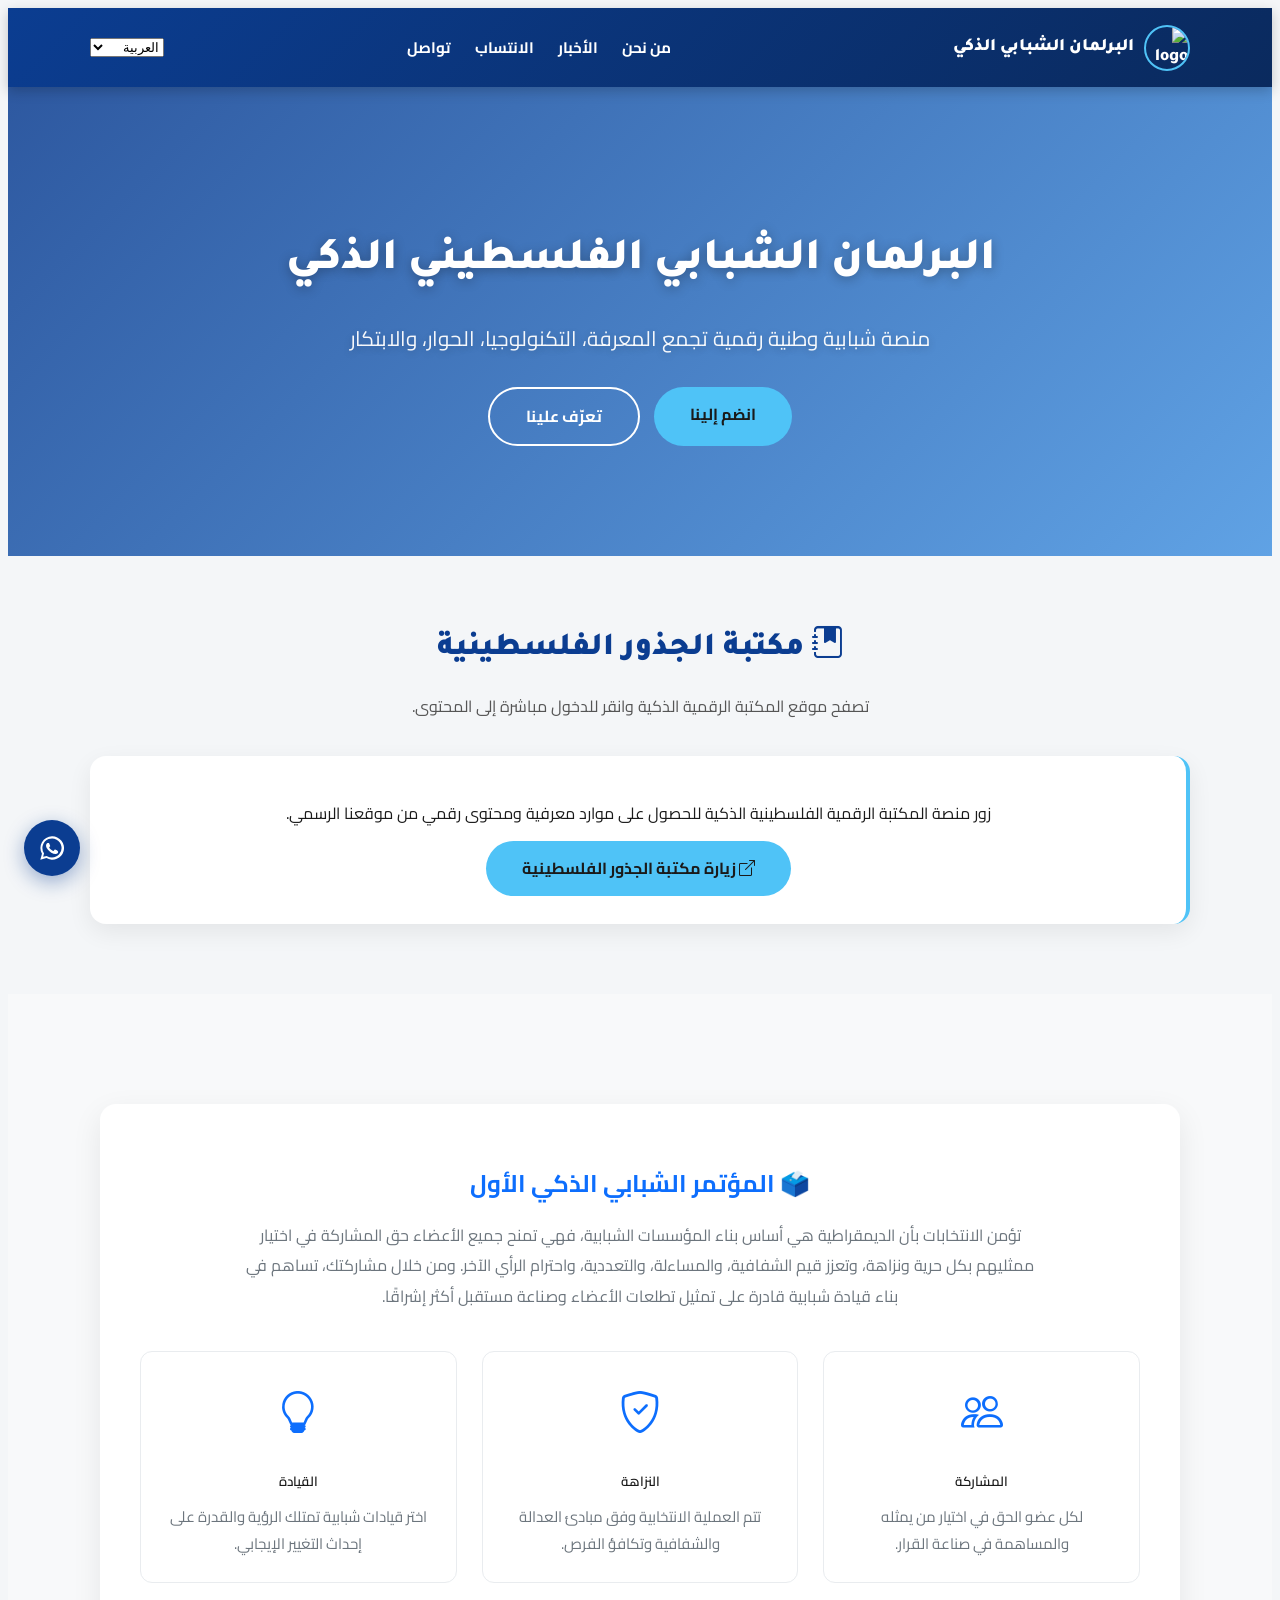
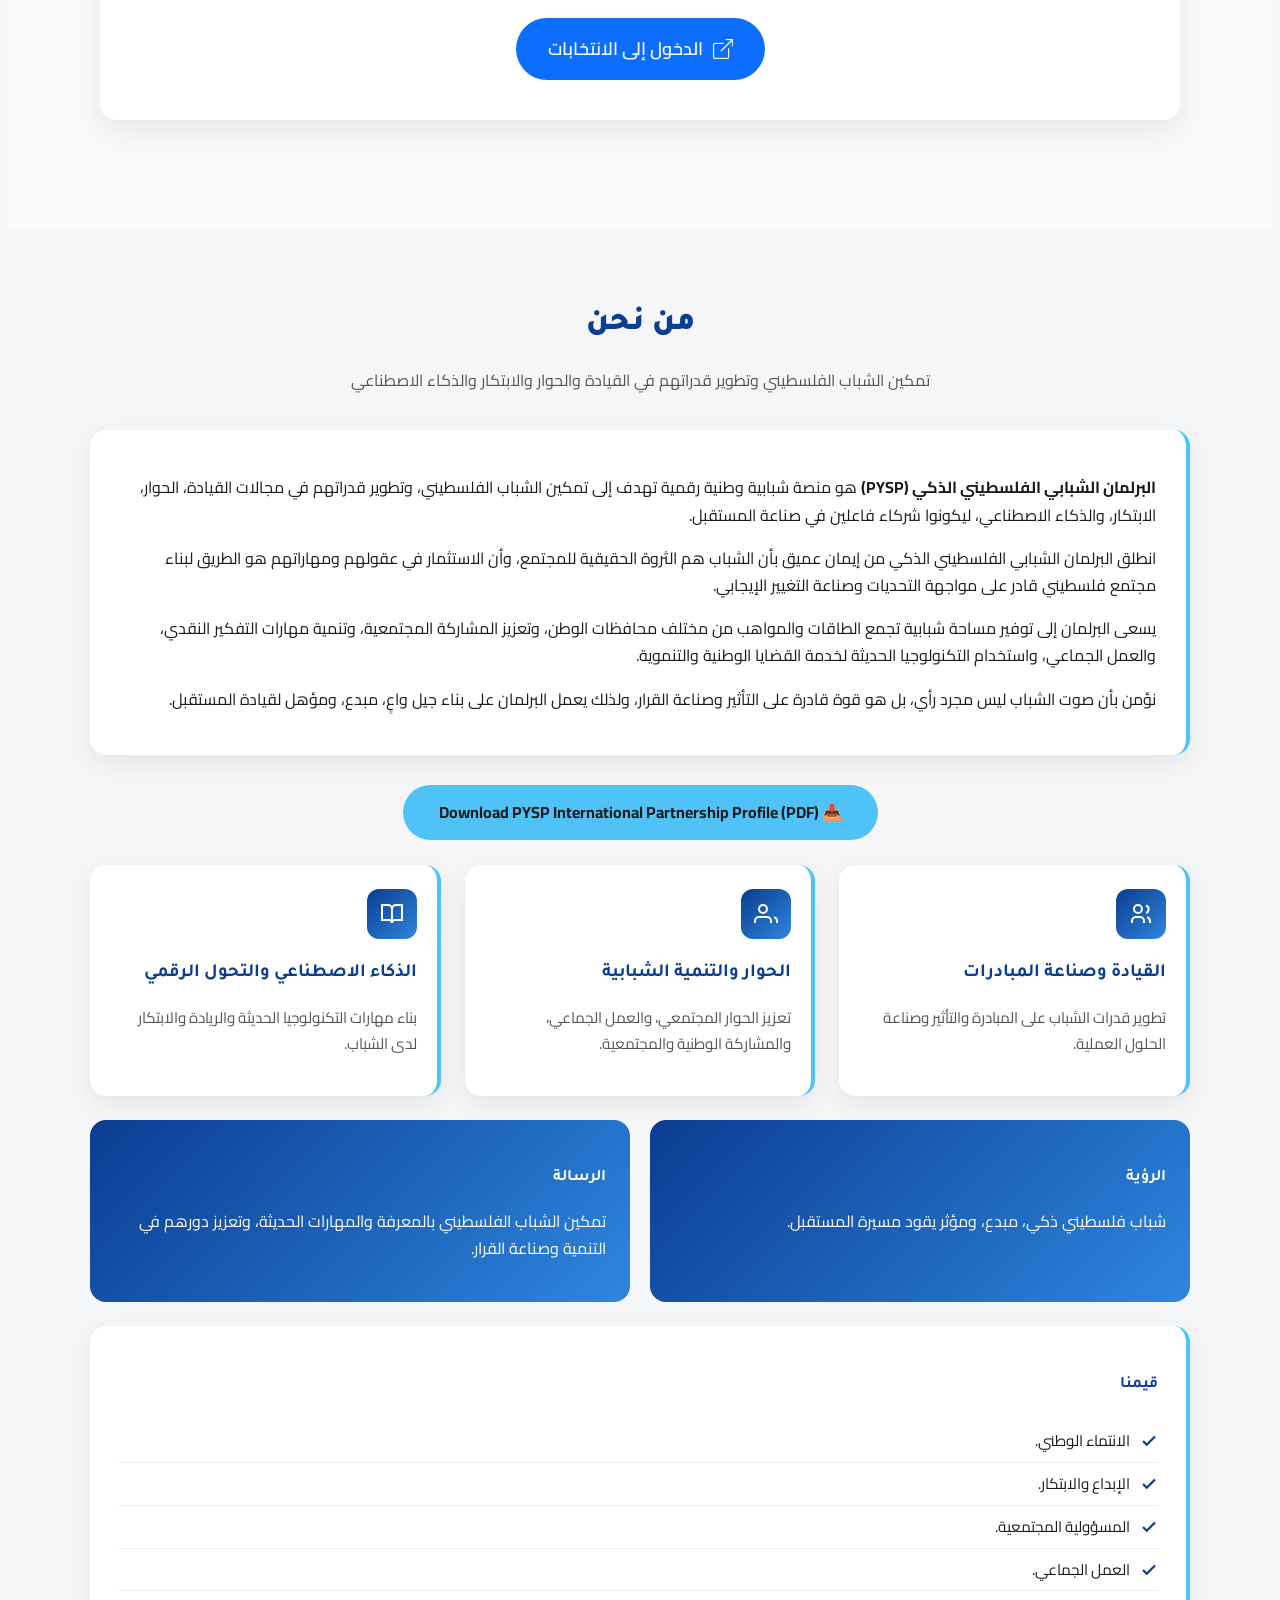
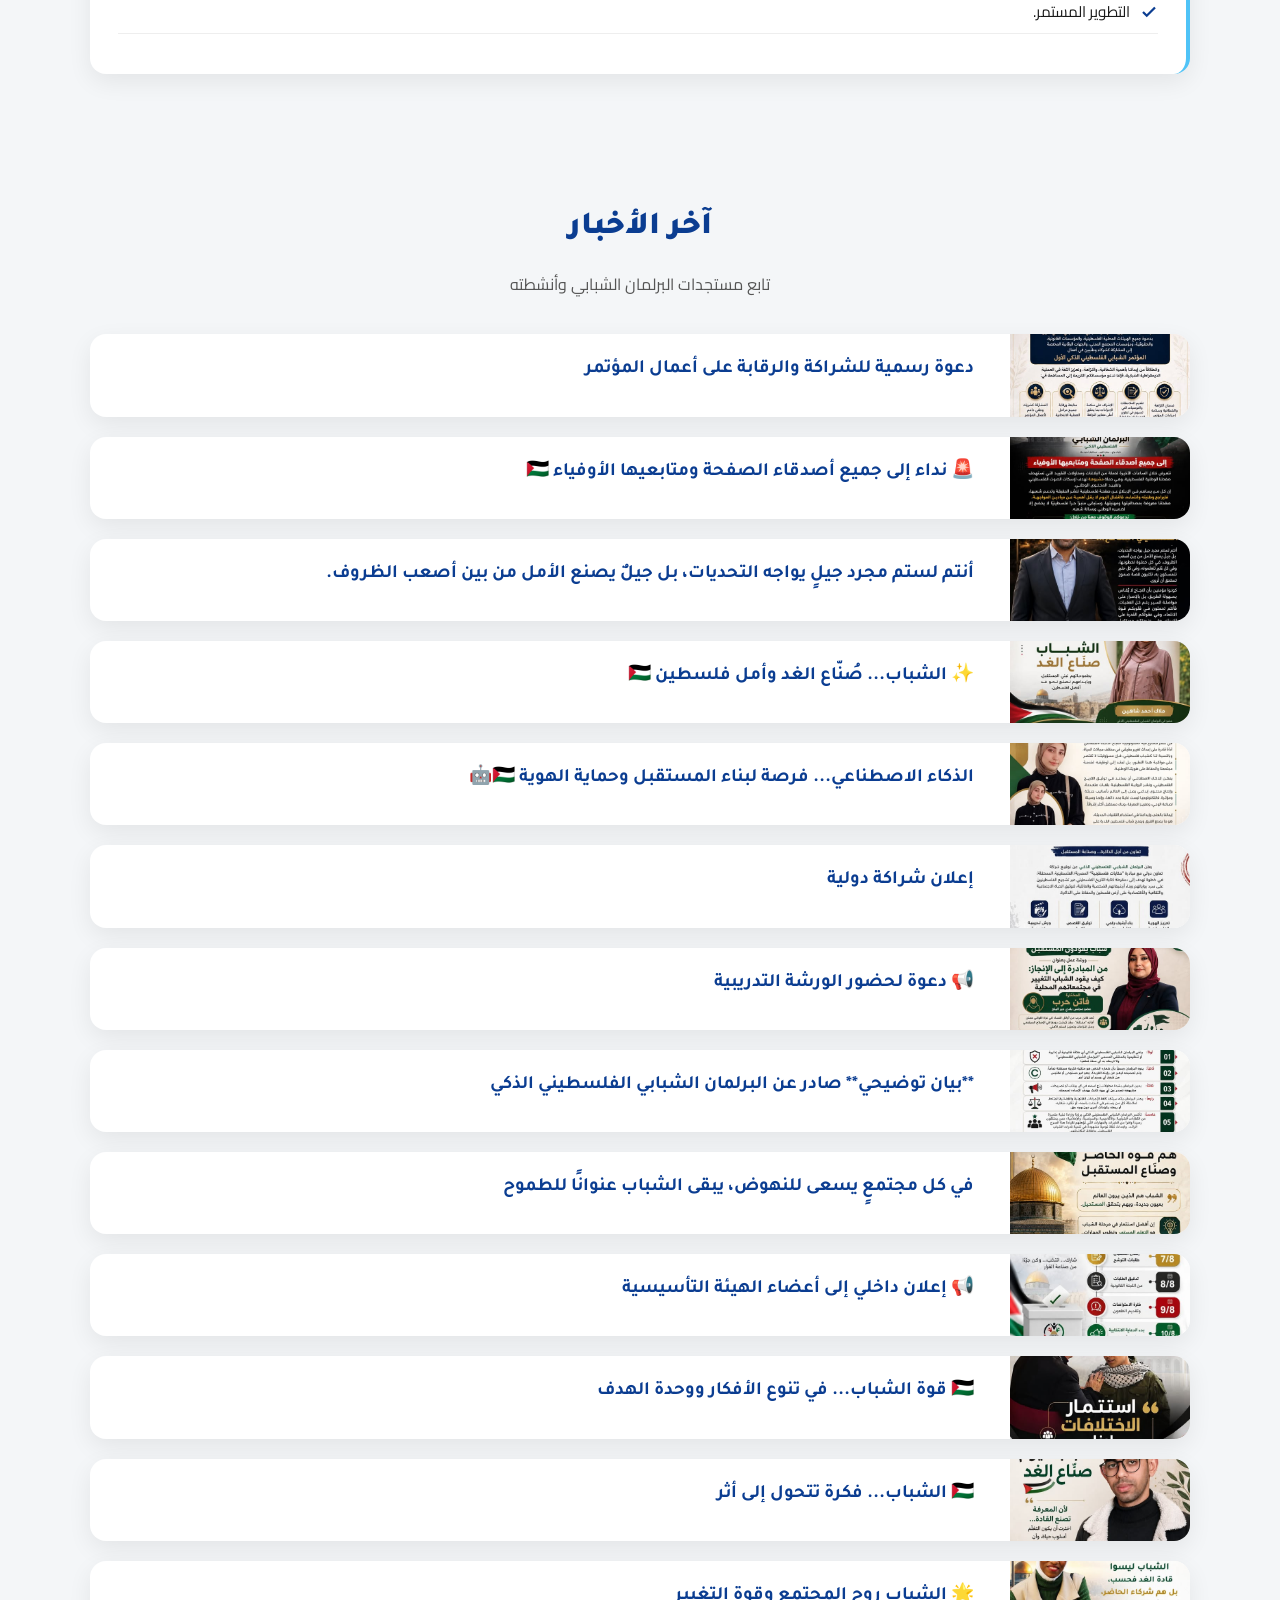
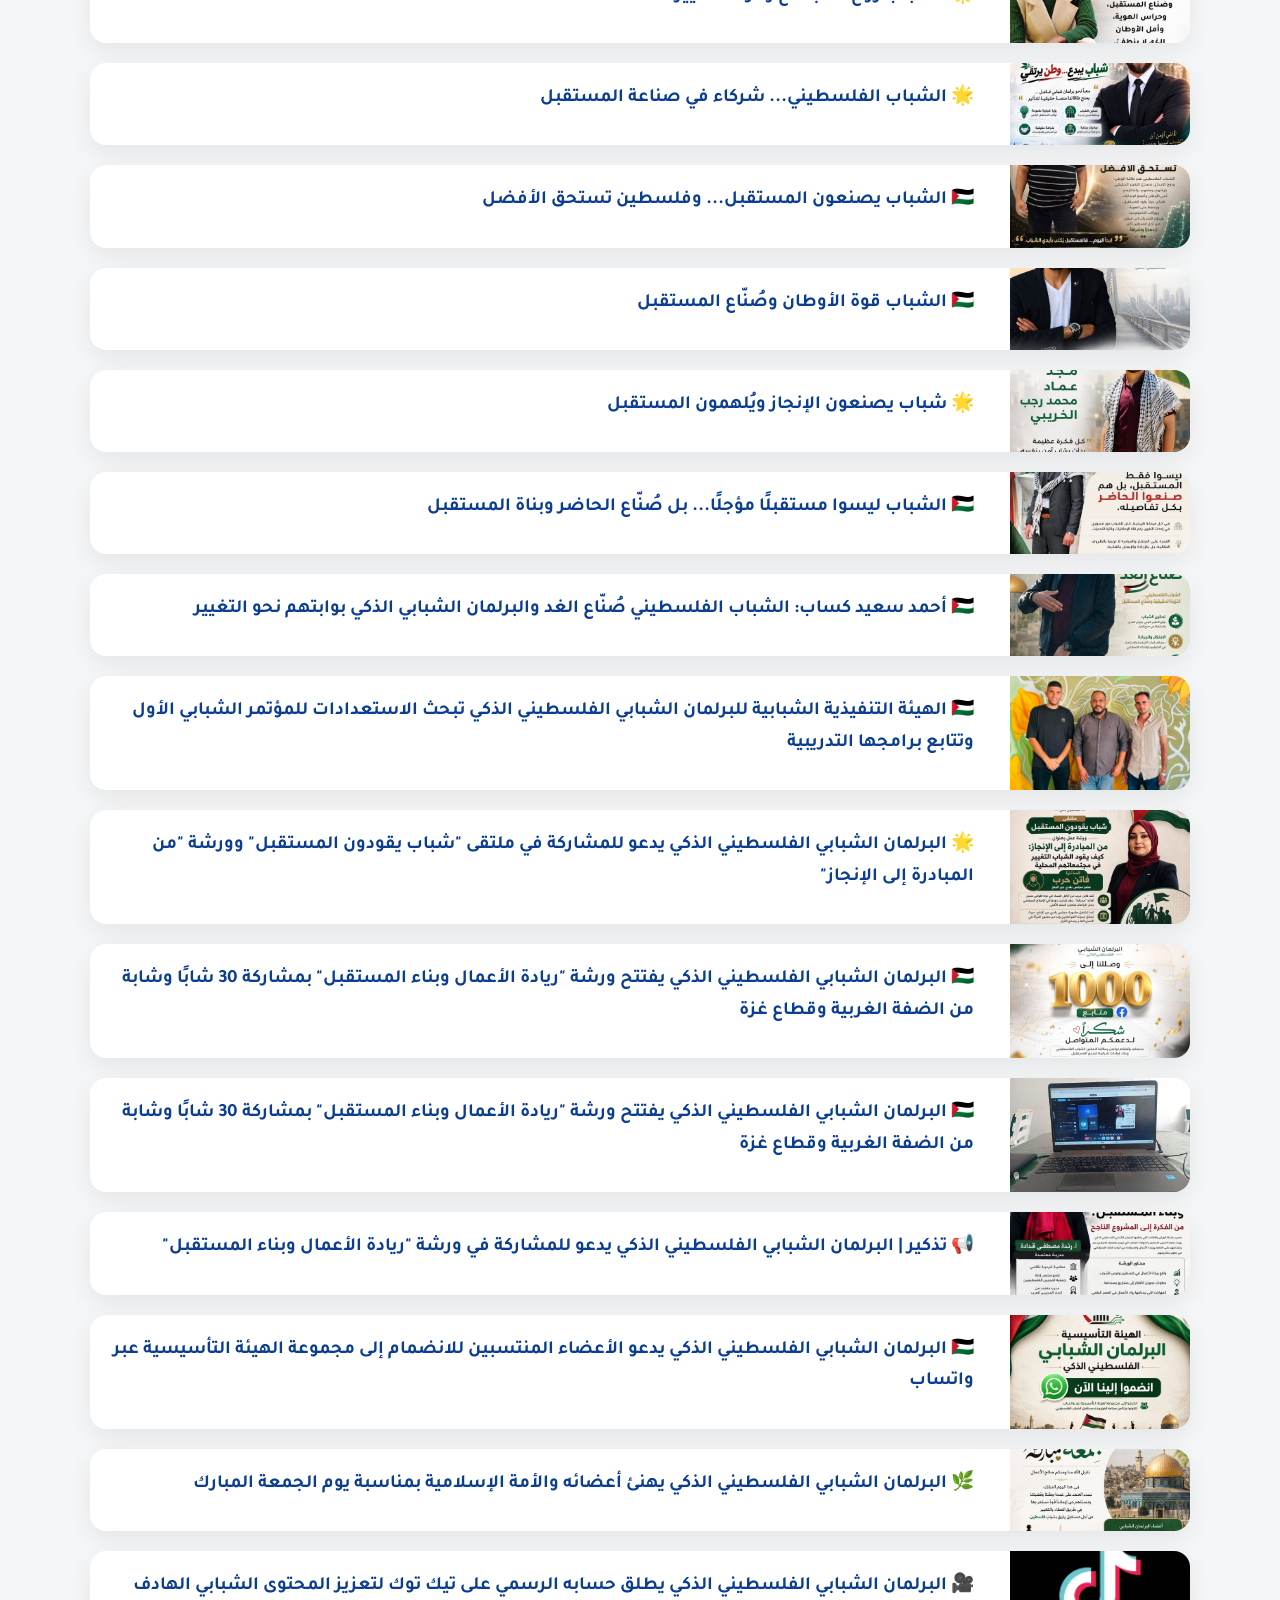
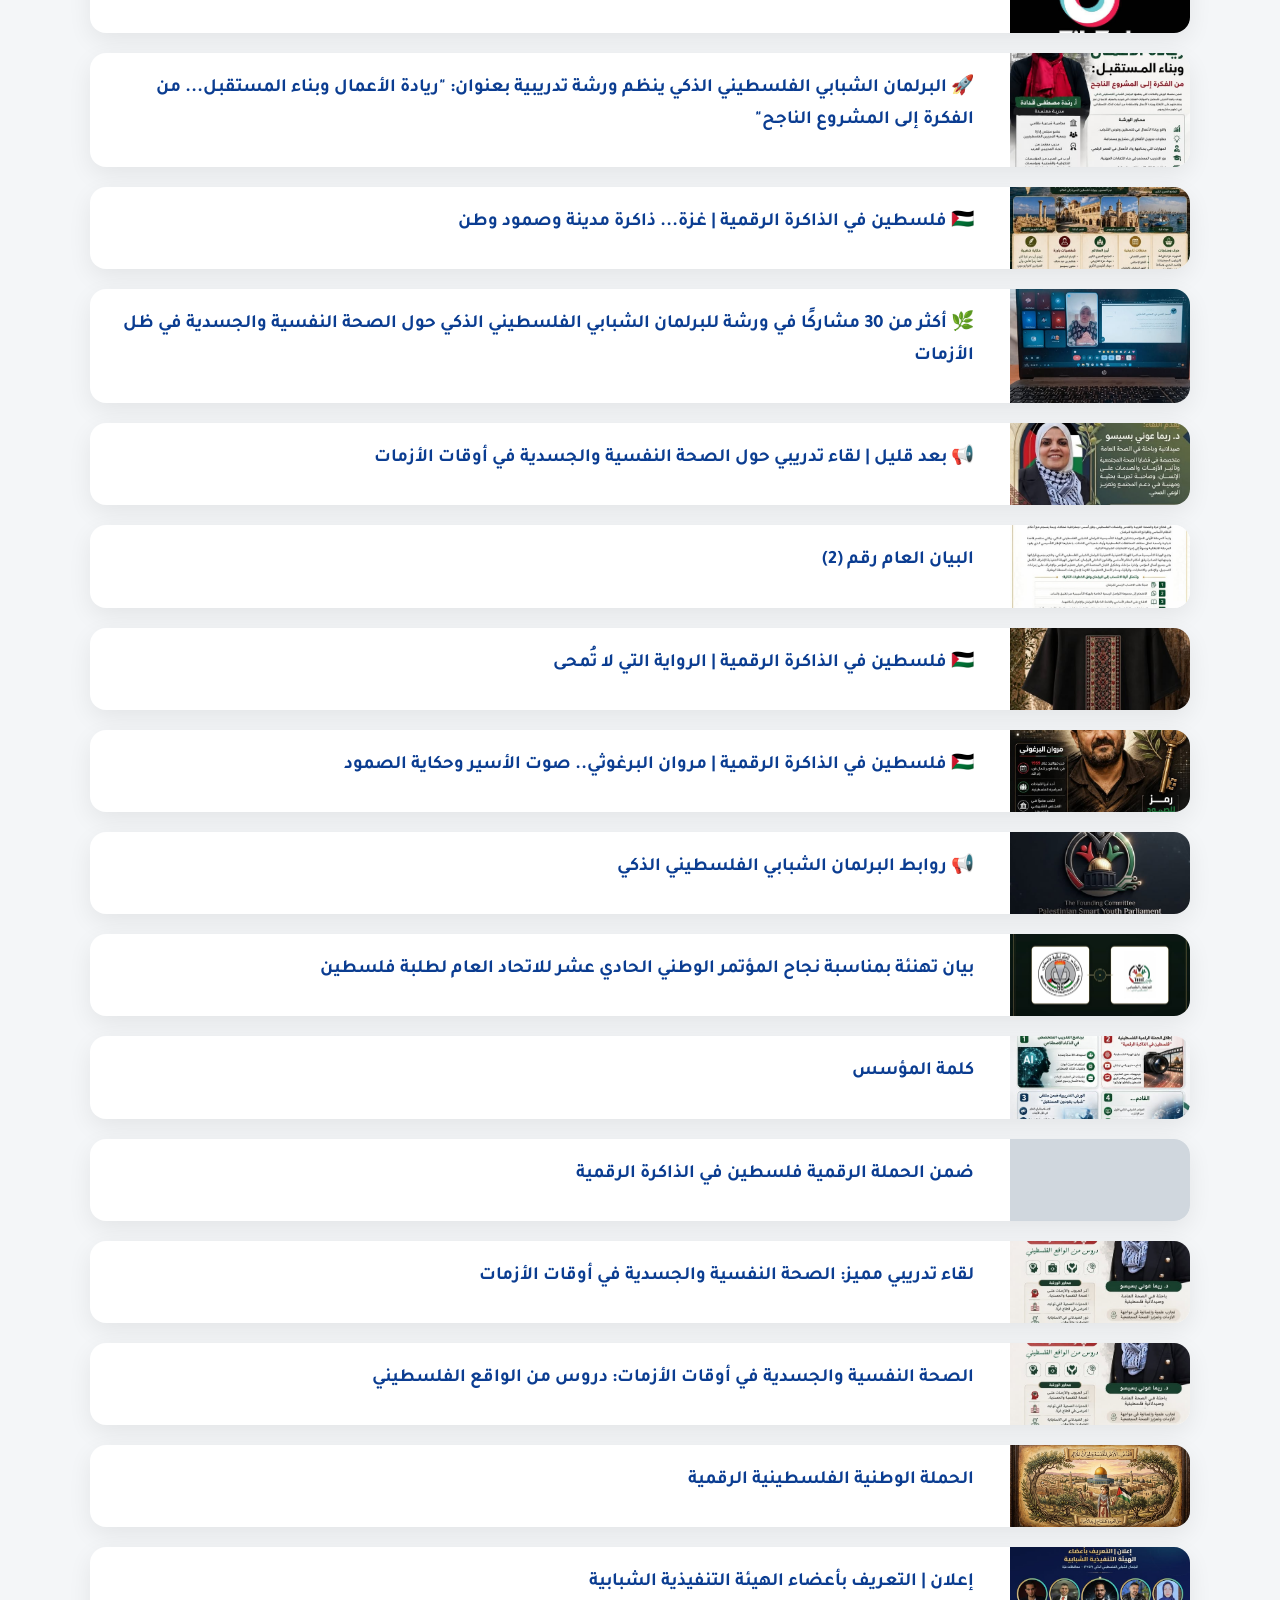
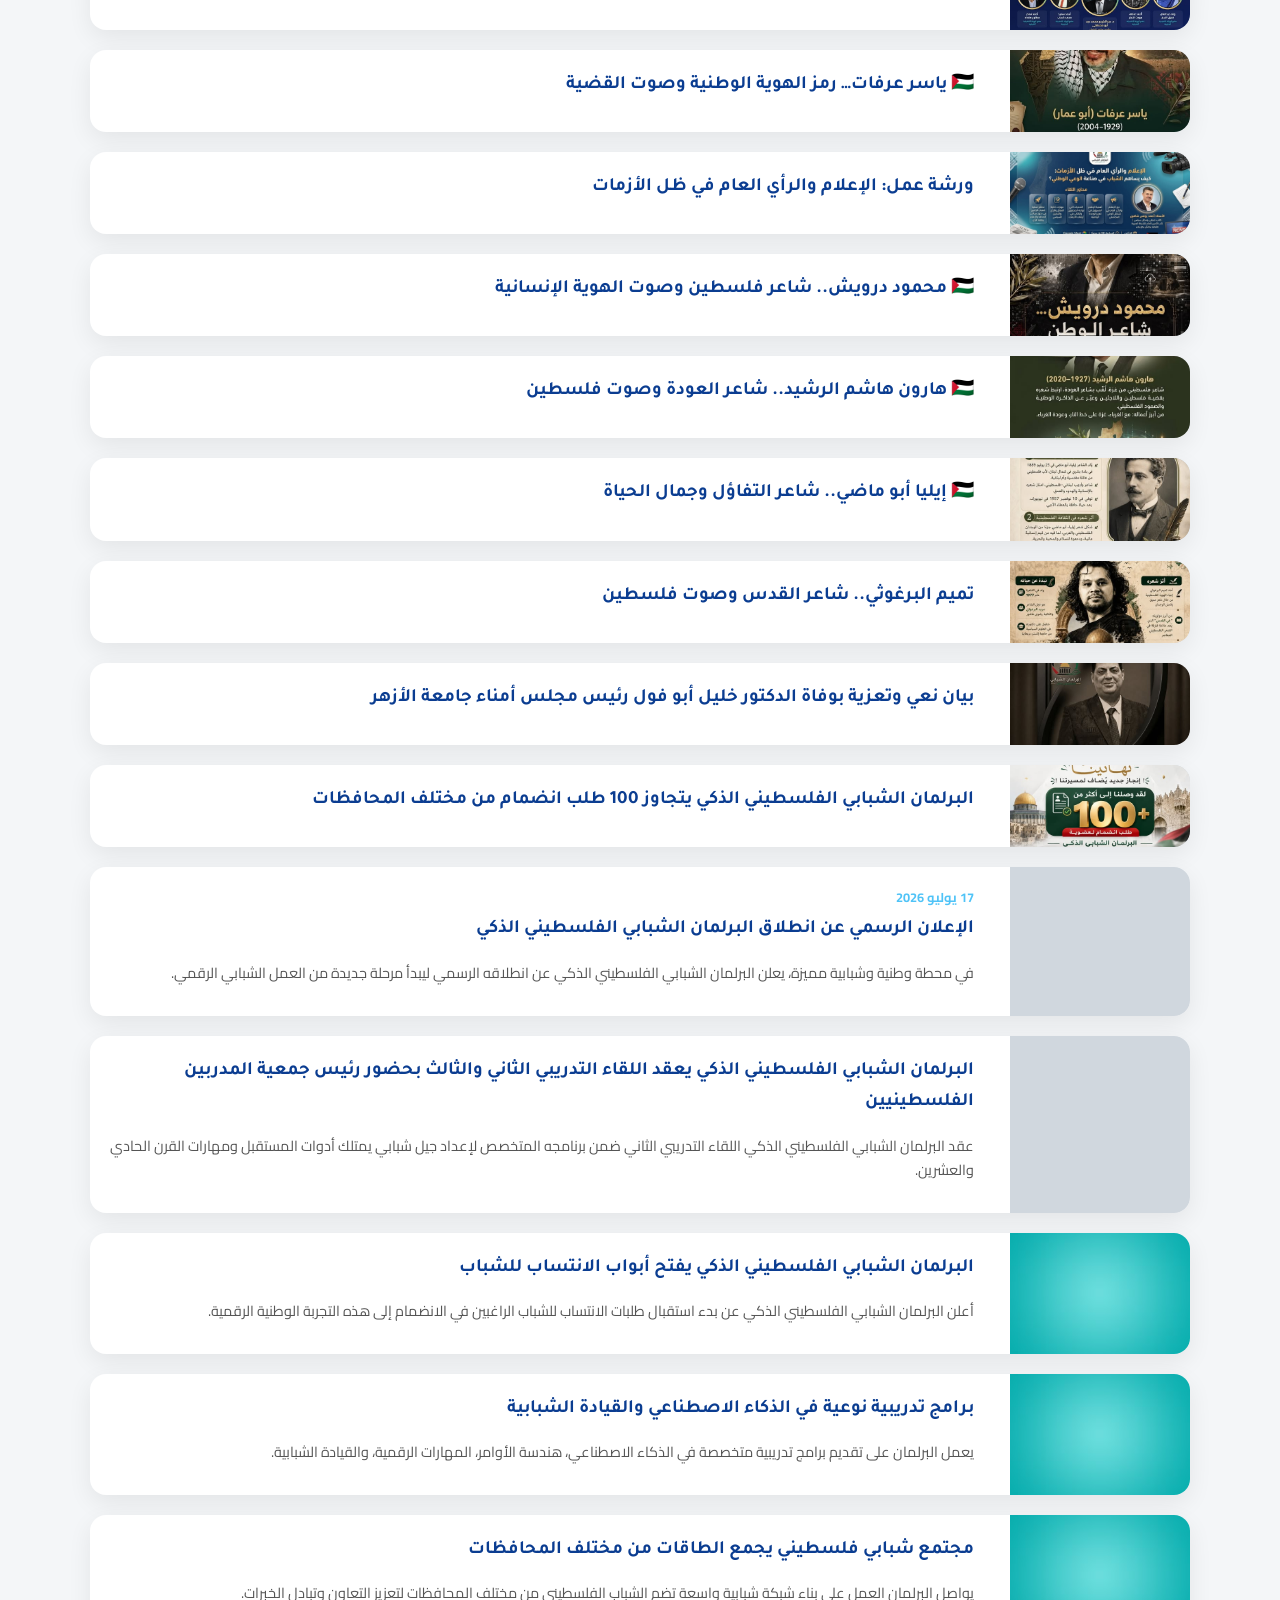
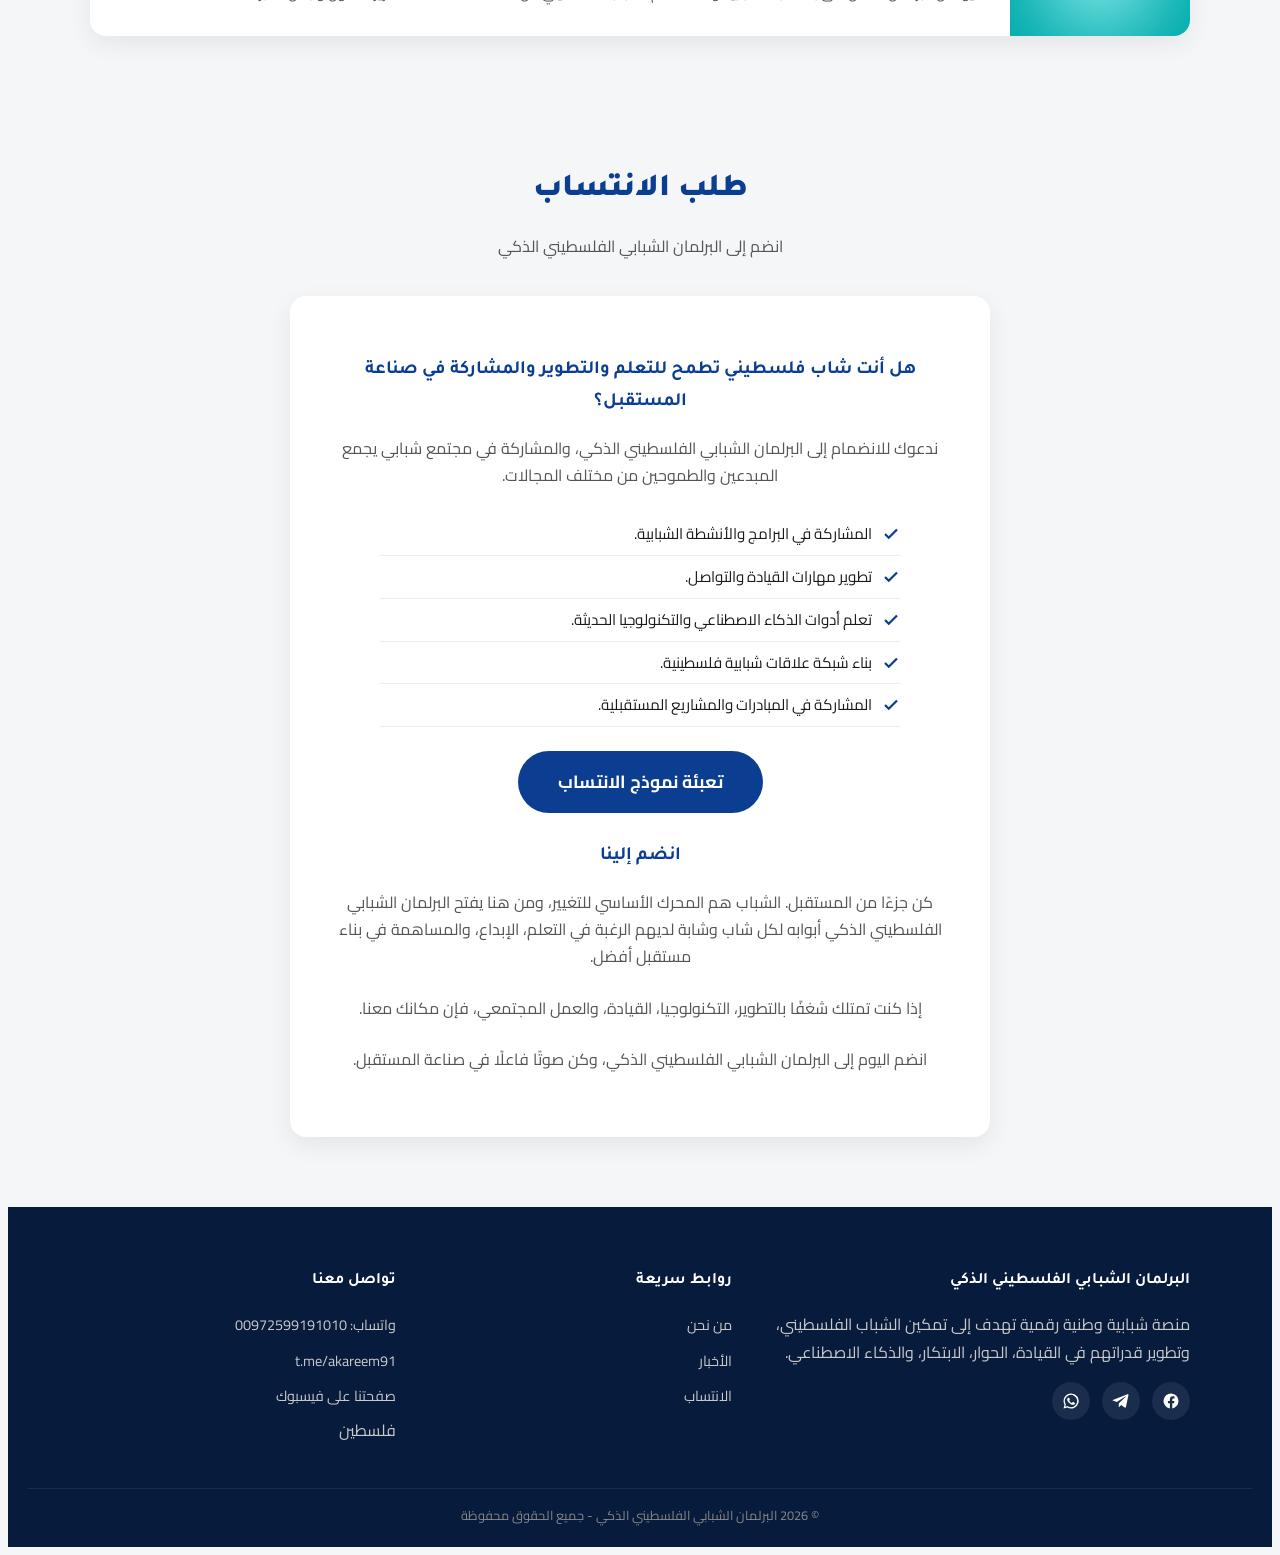
==== commit 5ce26bc7: "new" ====
--- a/index.html
+++ b/index.html
@@ -48,7 +48,7 @@
         <h1>البرلمان الشبابي الفلسطيني الذكي</h1>
         <p>منصة شبابية وطنية رقمية تجمع المعرفة، التكنولوجيا، الحوار، والابتكار</p>
         <div class="hero-btns">
-            <a class="btn btn-primary" href="https://forms.gle/Z875tCFNofTZzQC76" target="_blank">انضم إلينا</a>
+            <a class="btn btn-primary" href="https://forms.gle/Z875tCFNofTZzQC76" target="_blank" >انضم إلينا</a>
             <a class="btn btn-outline" href="#about">تعرّف علينا</a>
         </div>
     </section>
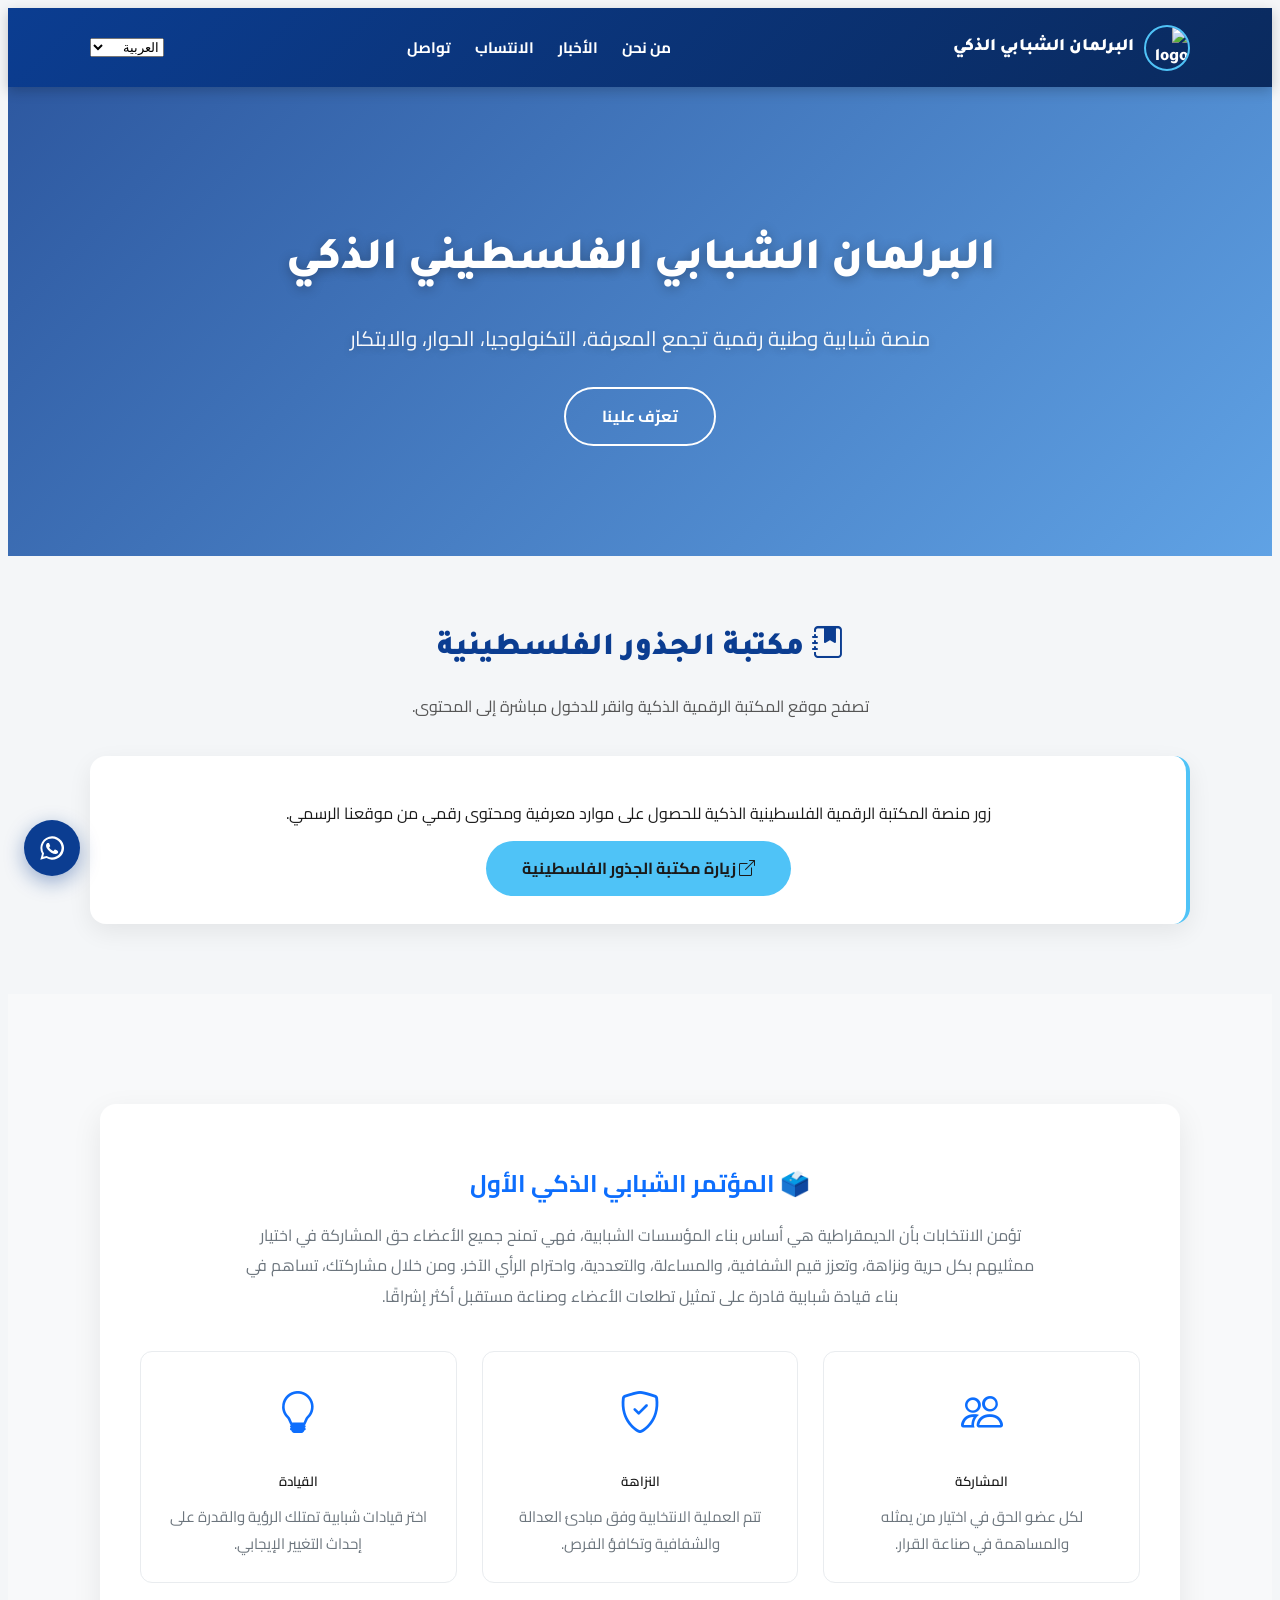
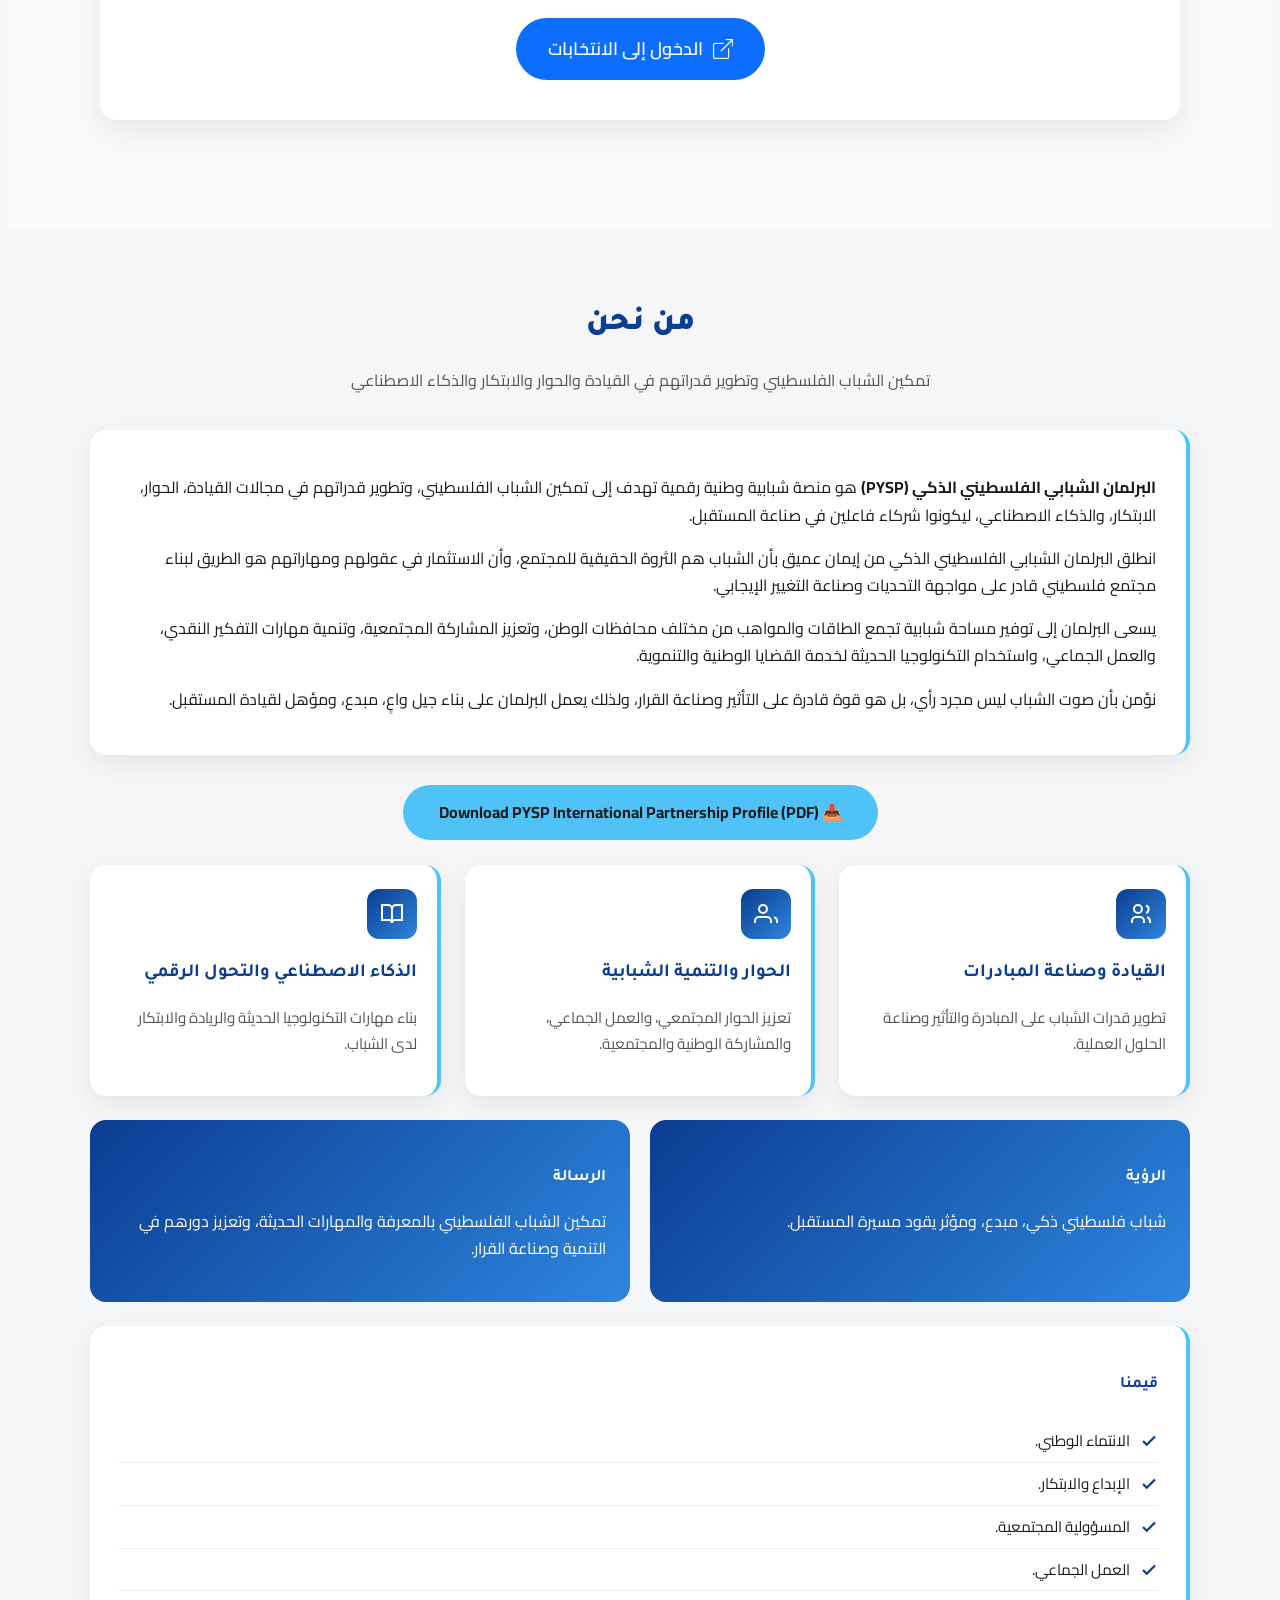
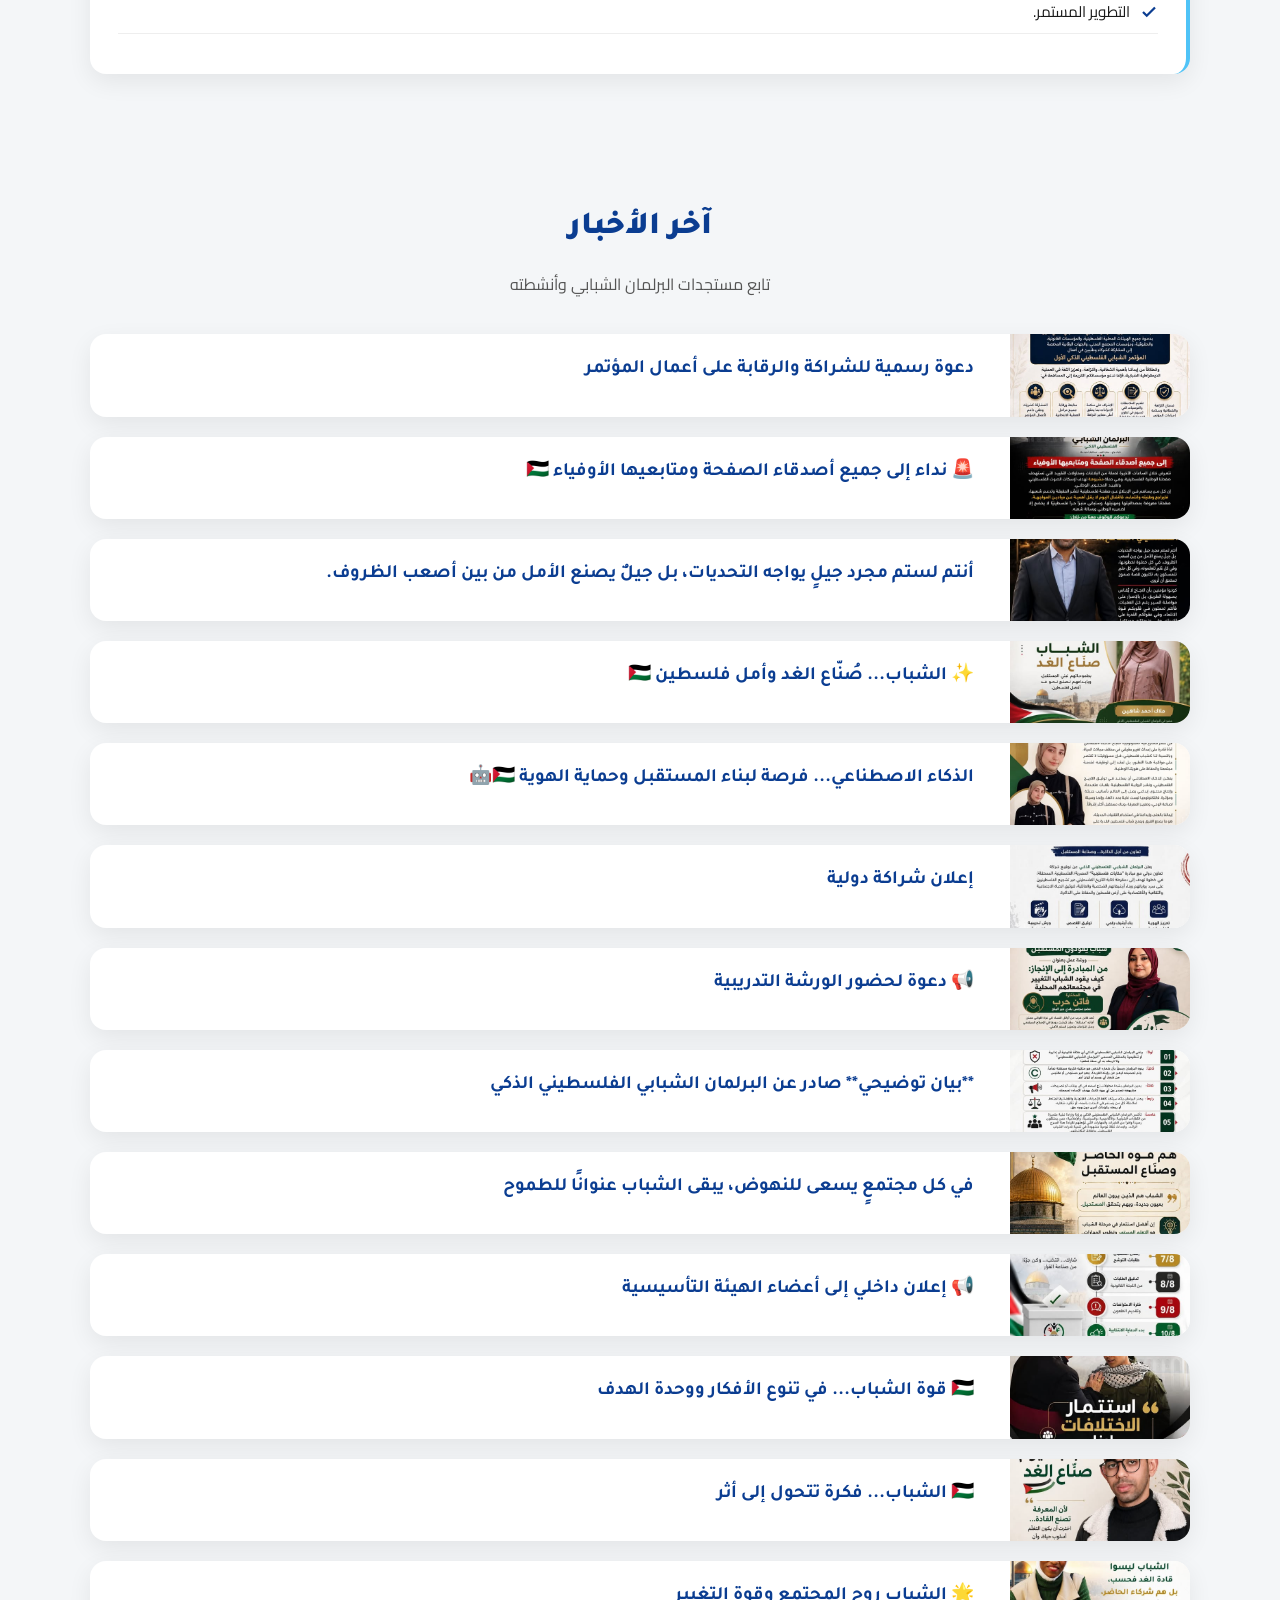
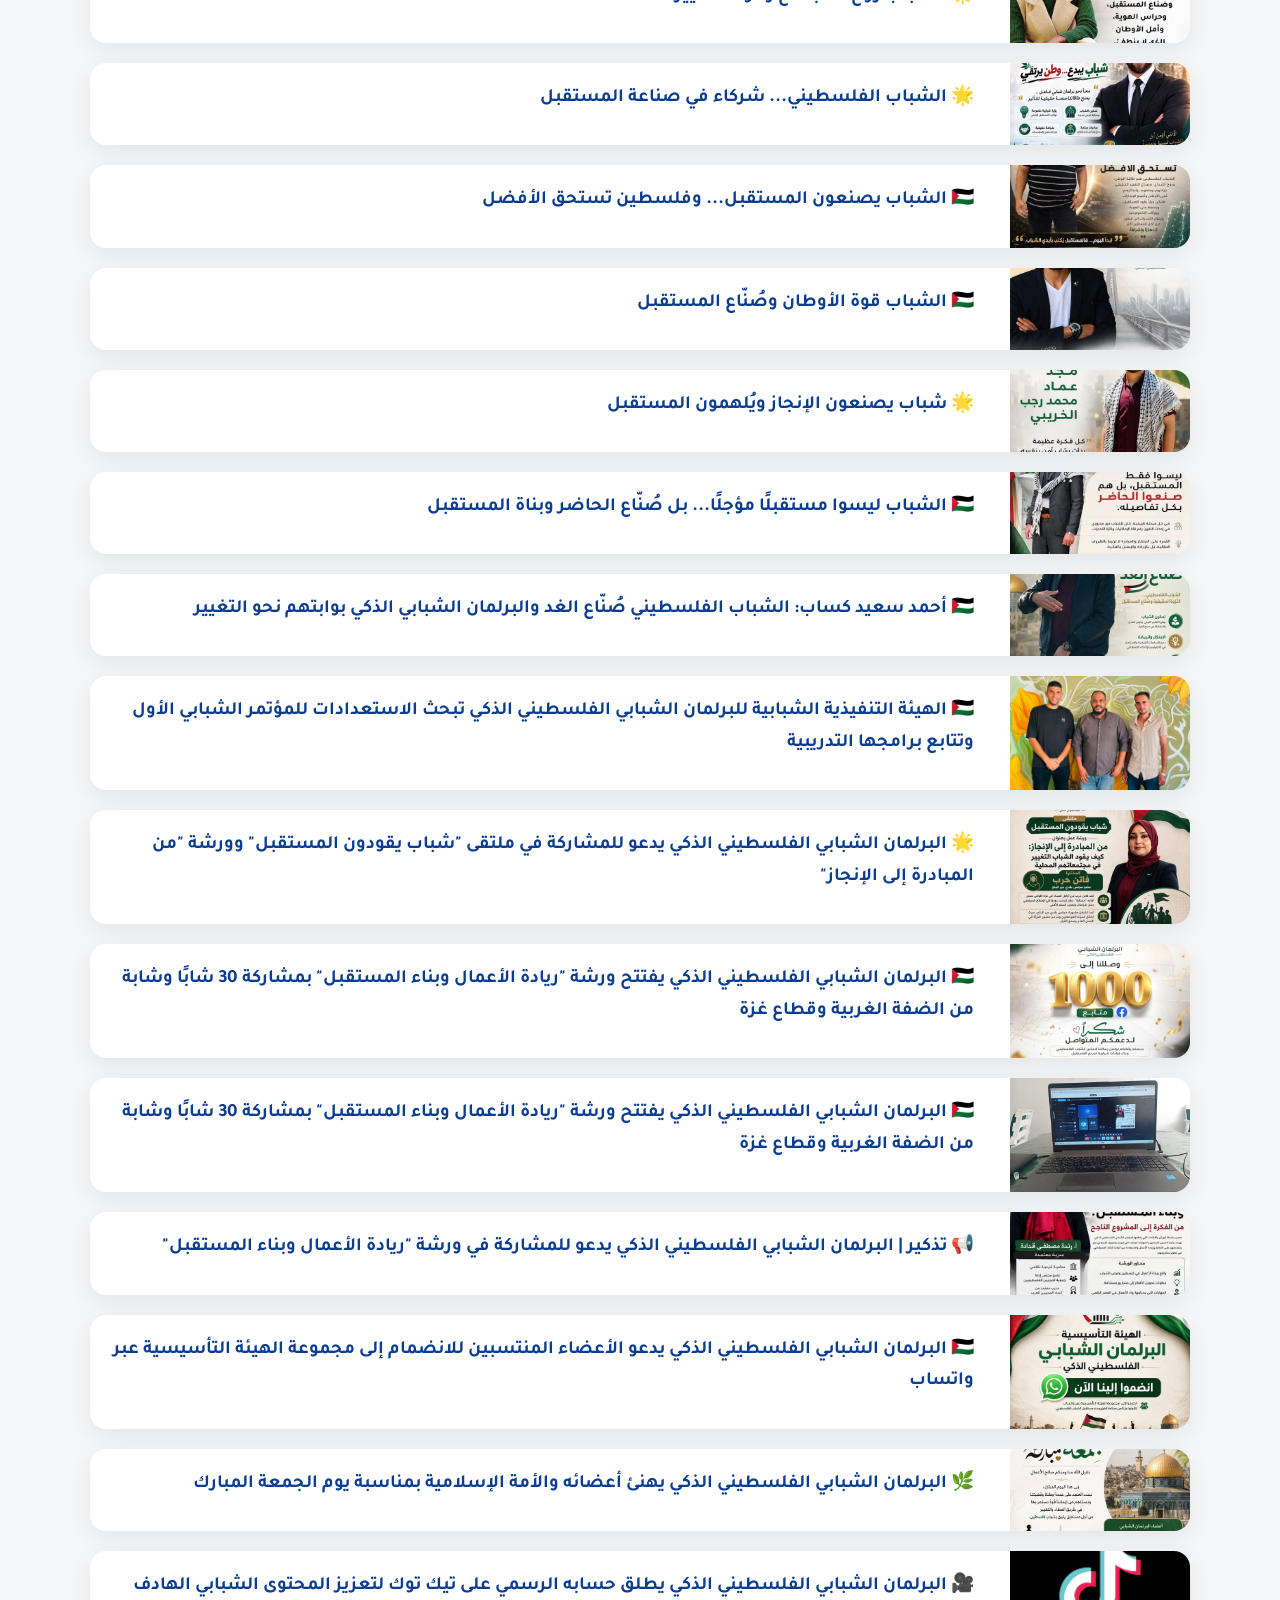
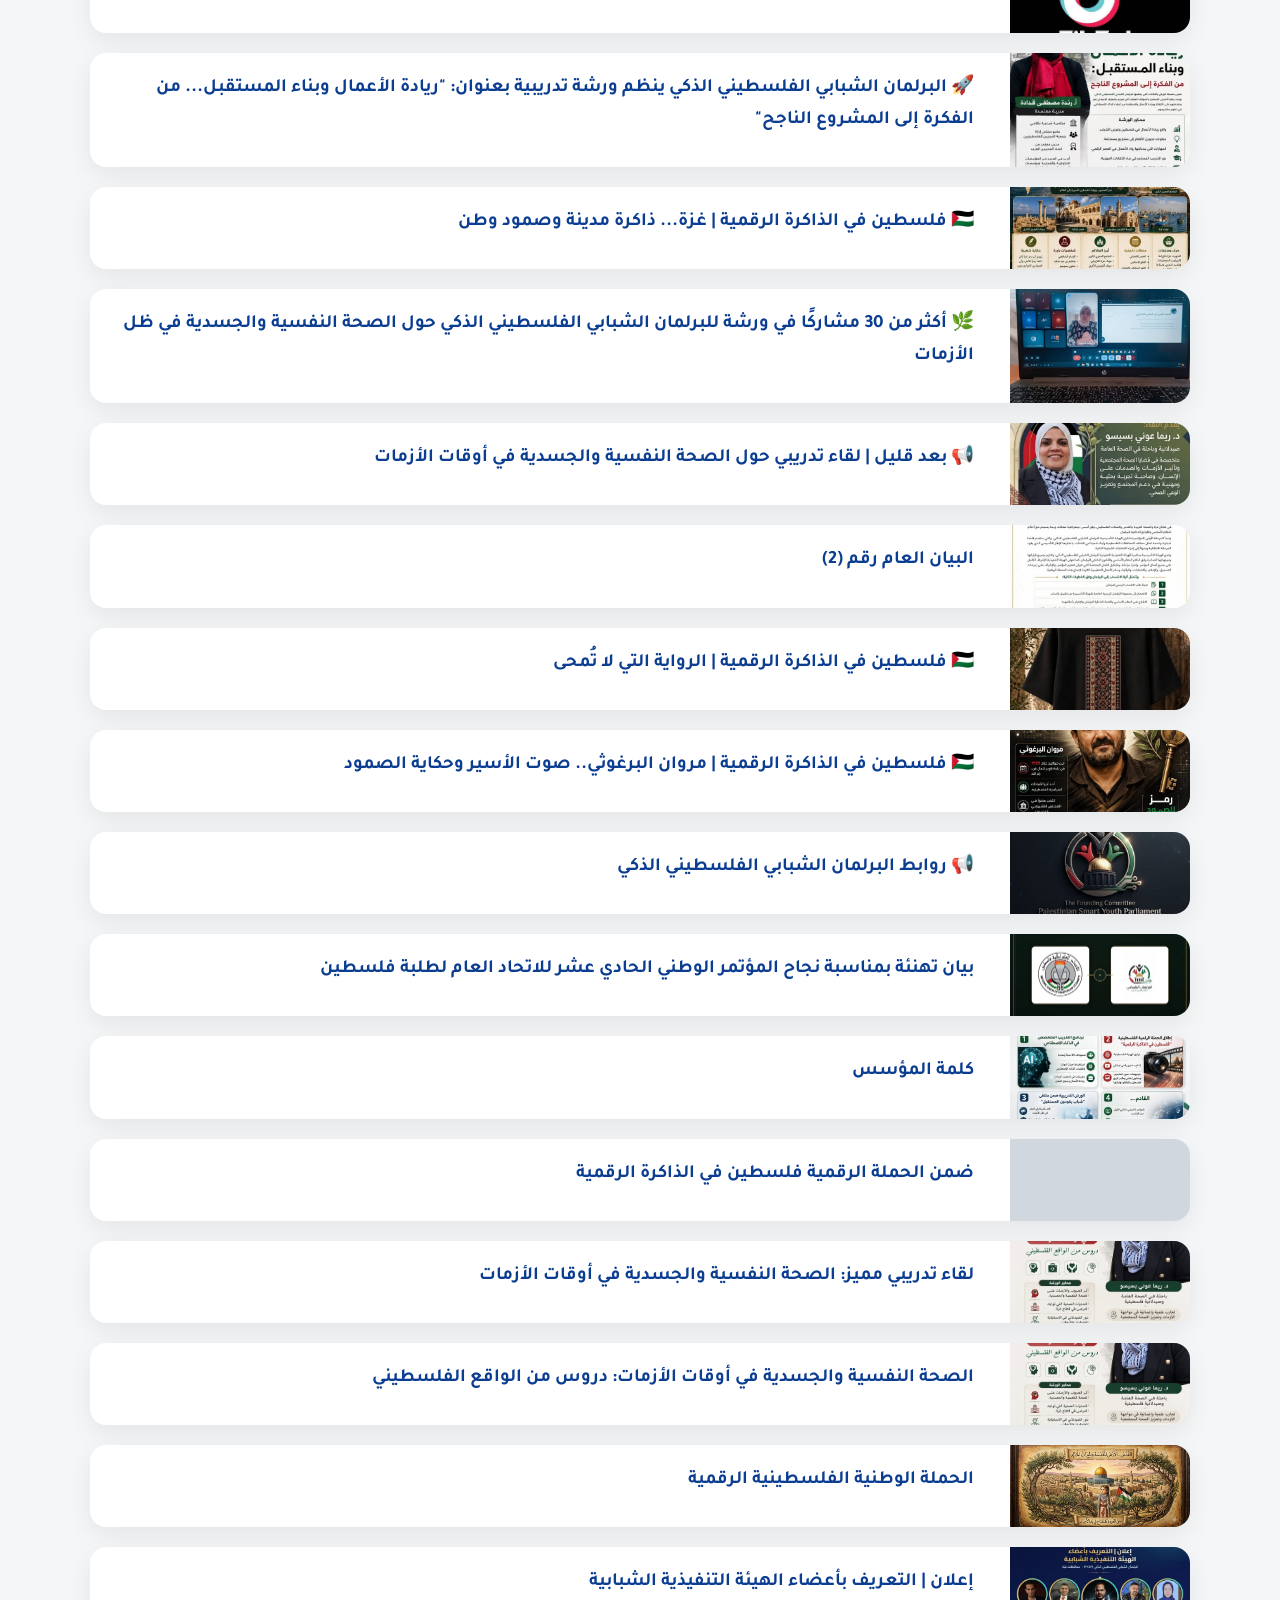
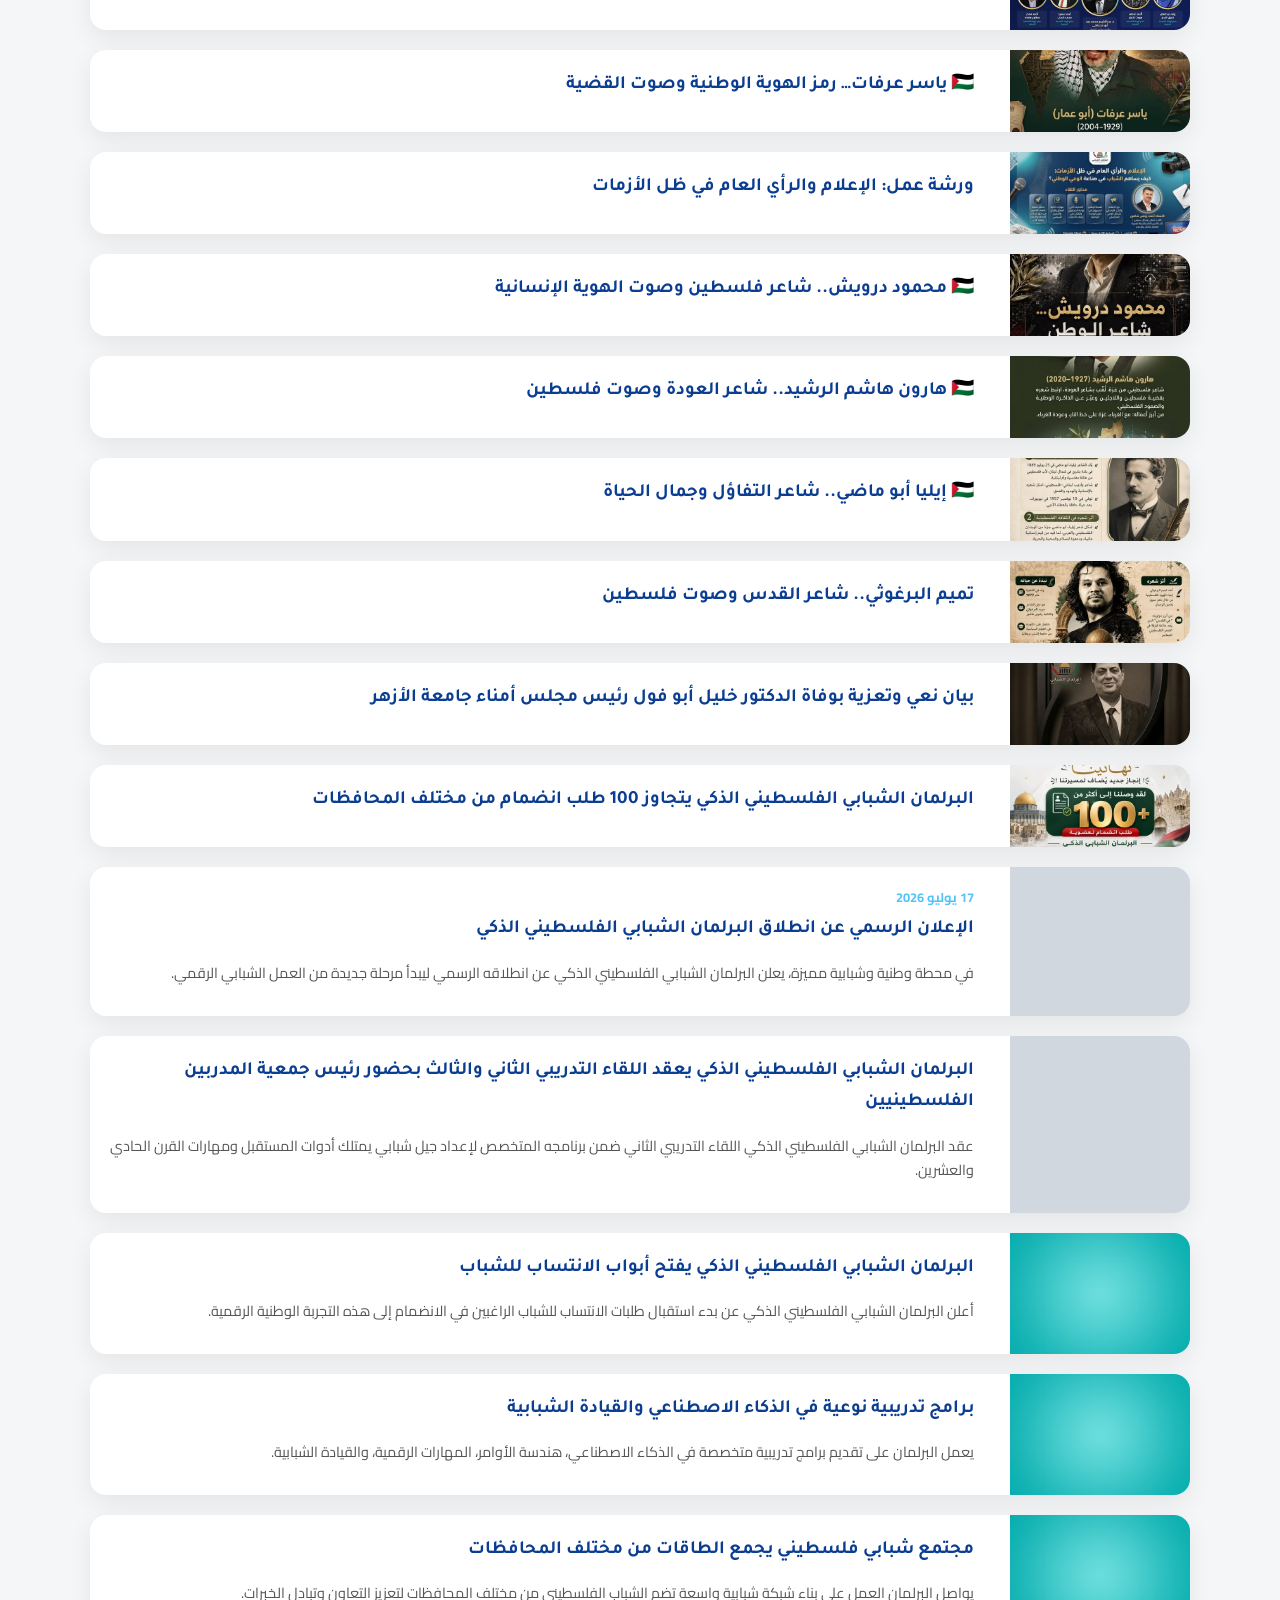
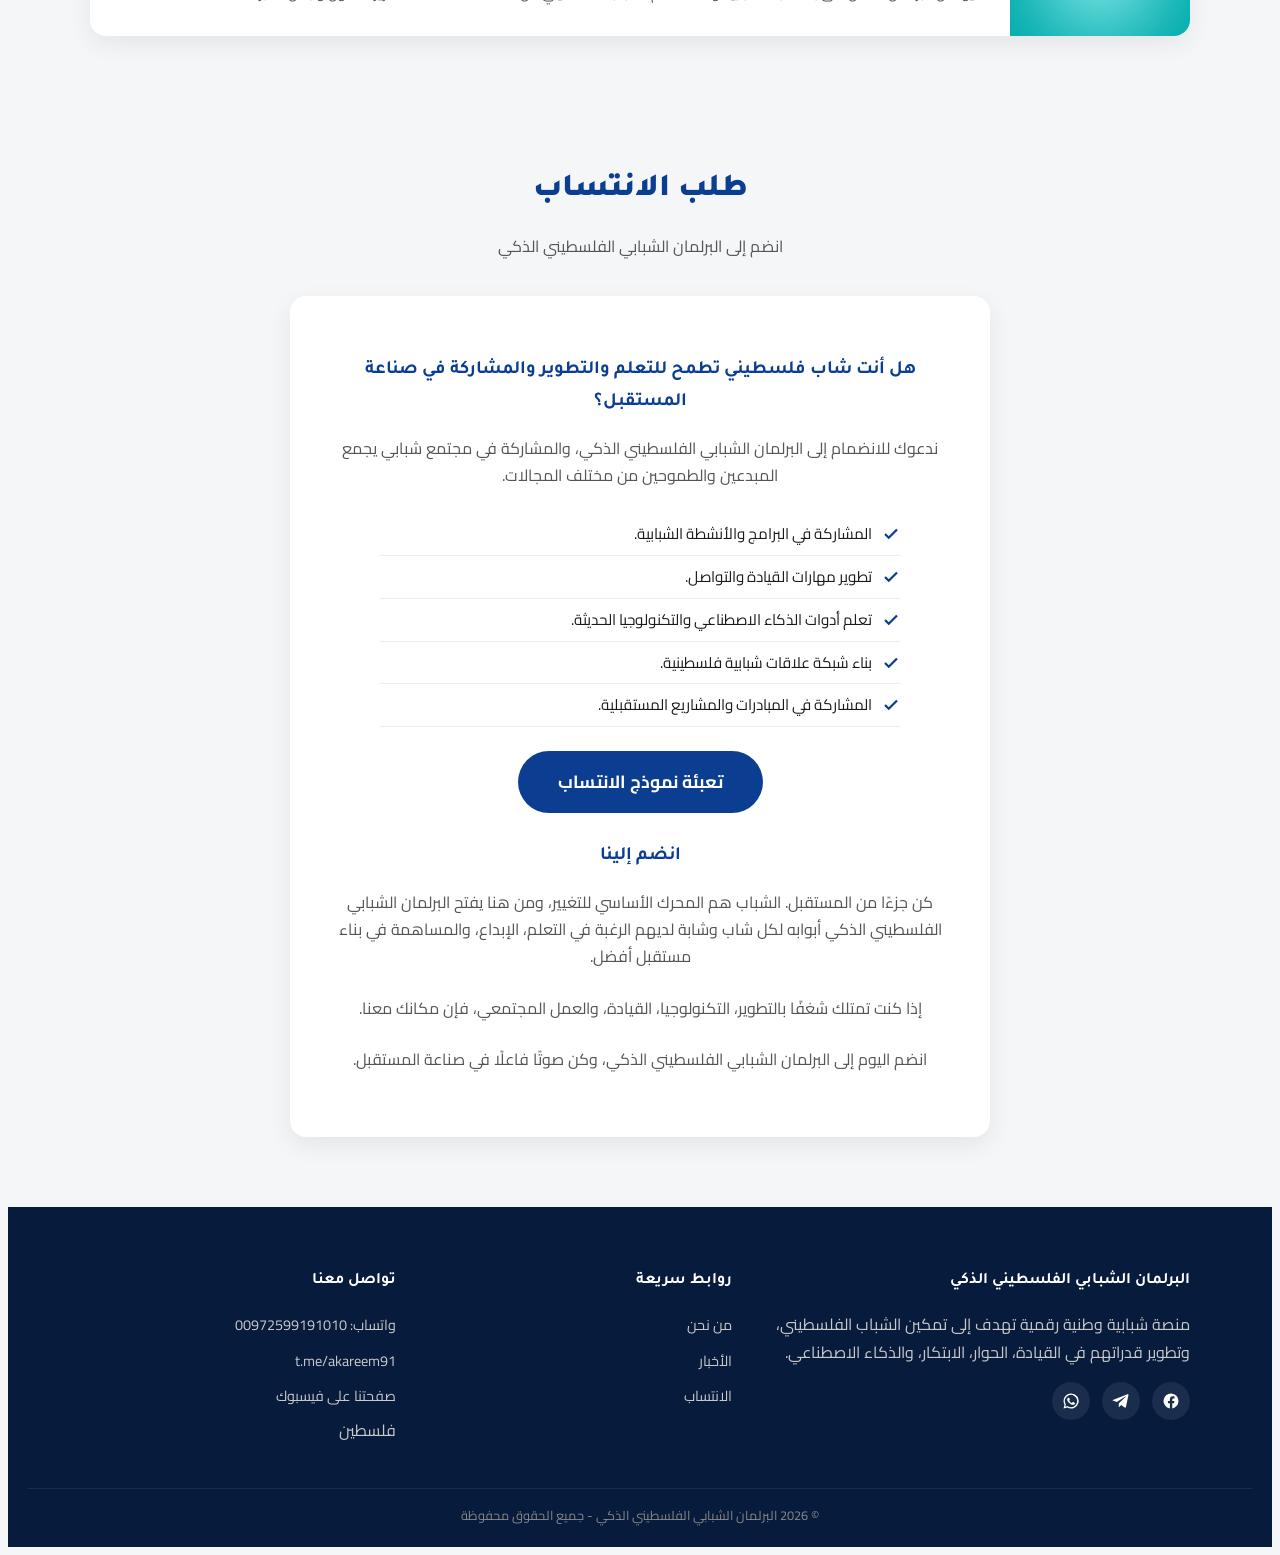
==== commit 45e568f5: "s" ====
--- a/index.html
+++ b/index.html
@@ -48,7 +48,6 @@
         <h1>البرلمان الشبابي الفلسطيني الذكي</h1>
         <p>منصة شبابية وطنية رقمية تجمع المعرفة، التكنولوجيا، الحوار، والابتكار</p>
         <div class="hero-btns">
-            <a class="btn btn-primary" href="https://forms.gle/Z875tCFNofTZzQC76" target="_blank" >انضم إلينا</a>
             <a class="btn btn-outline" href="#about">تعرّف علينا</a>
         </div>
     </section>
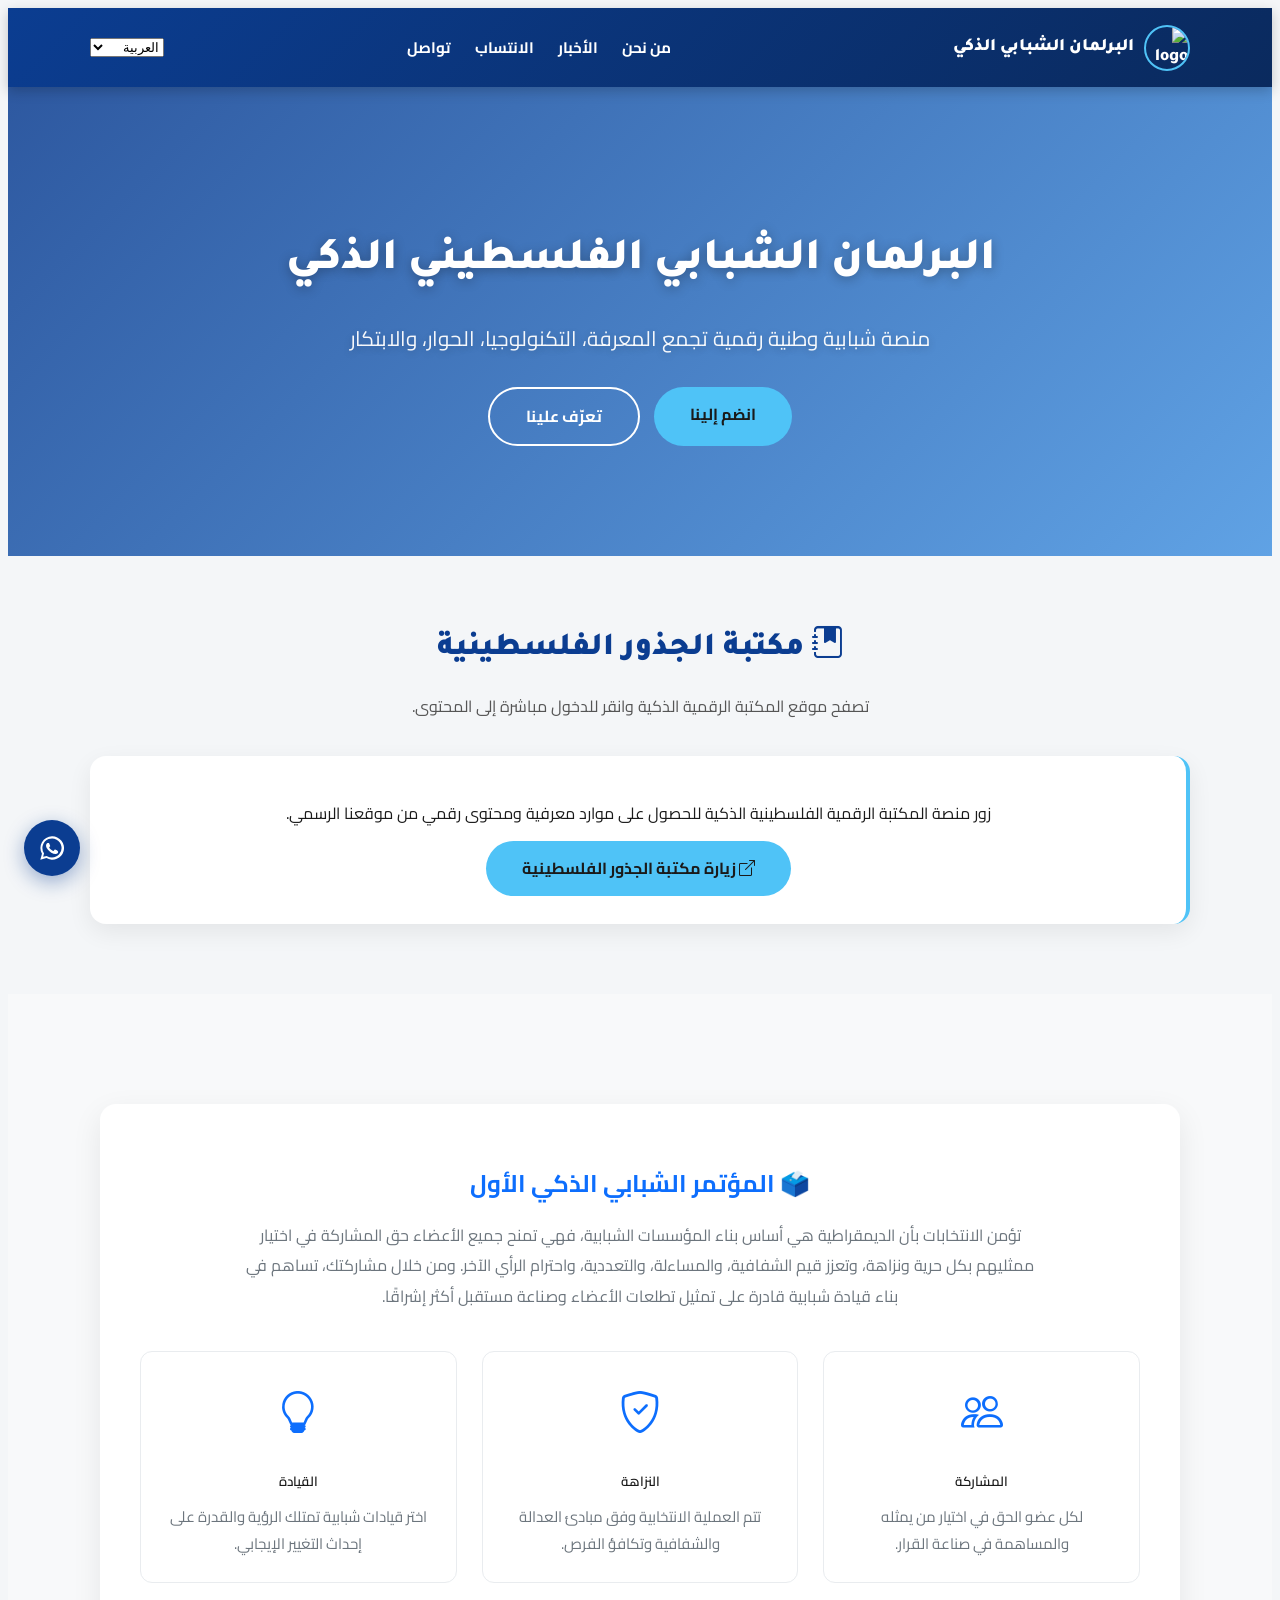
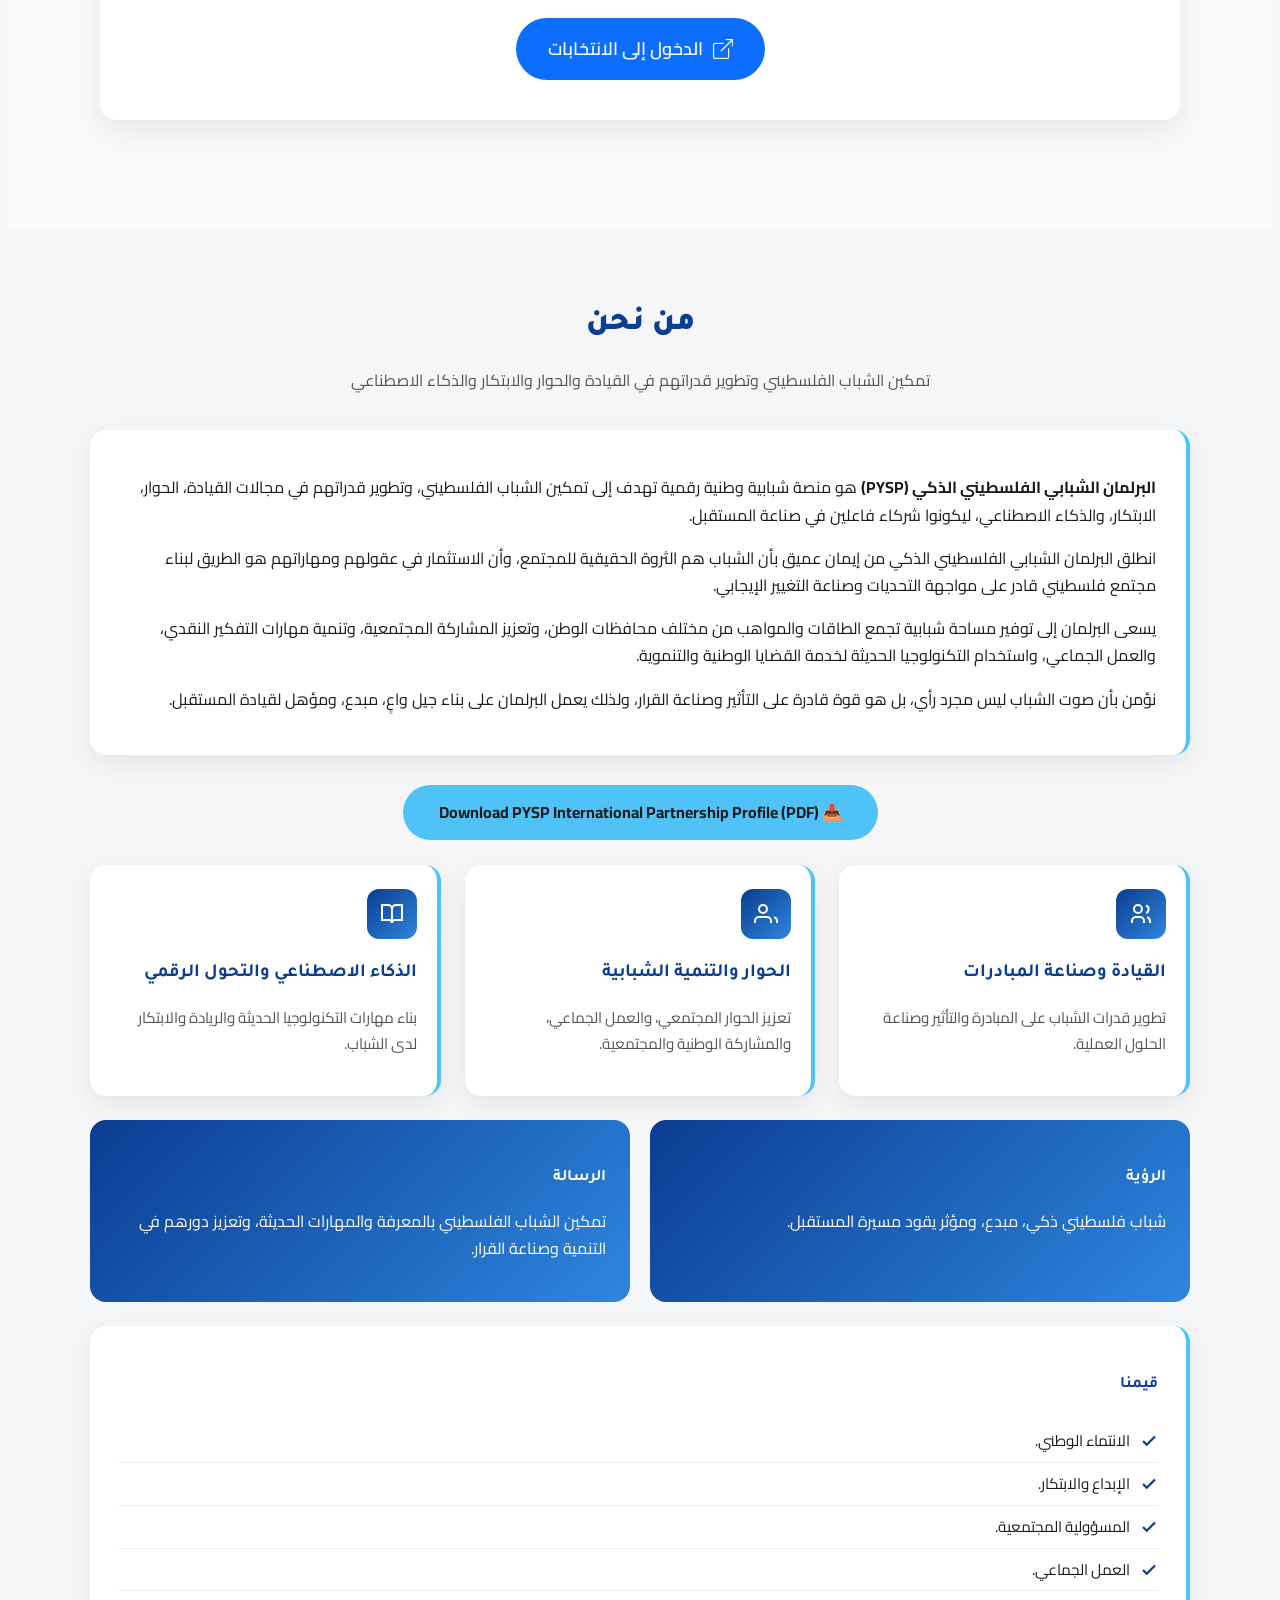
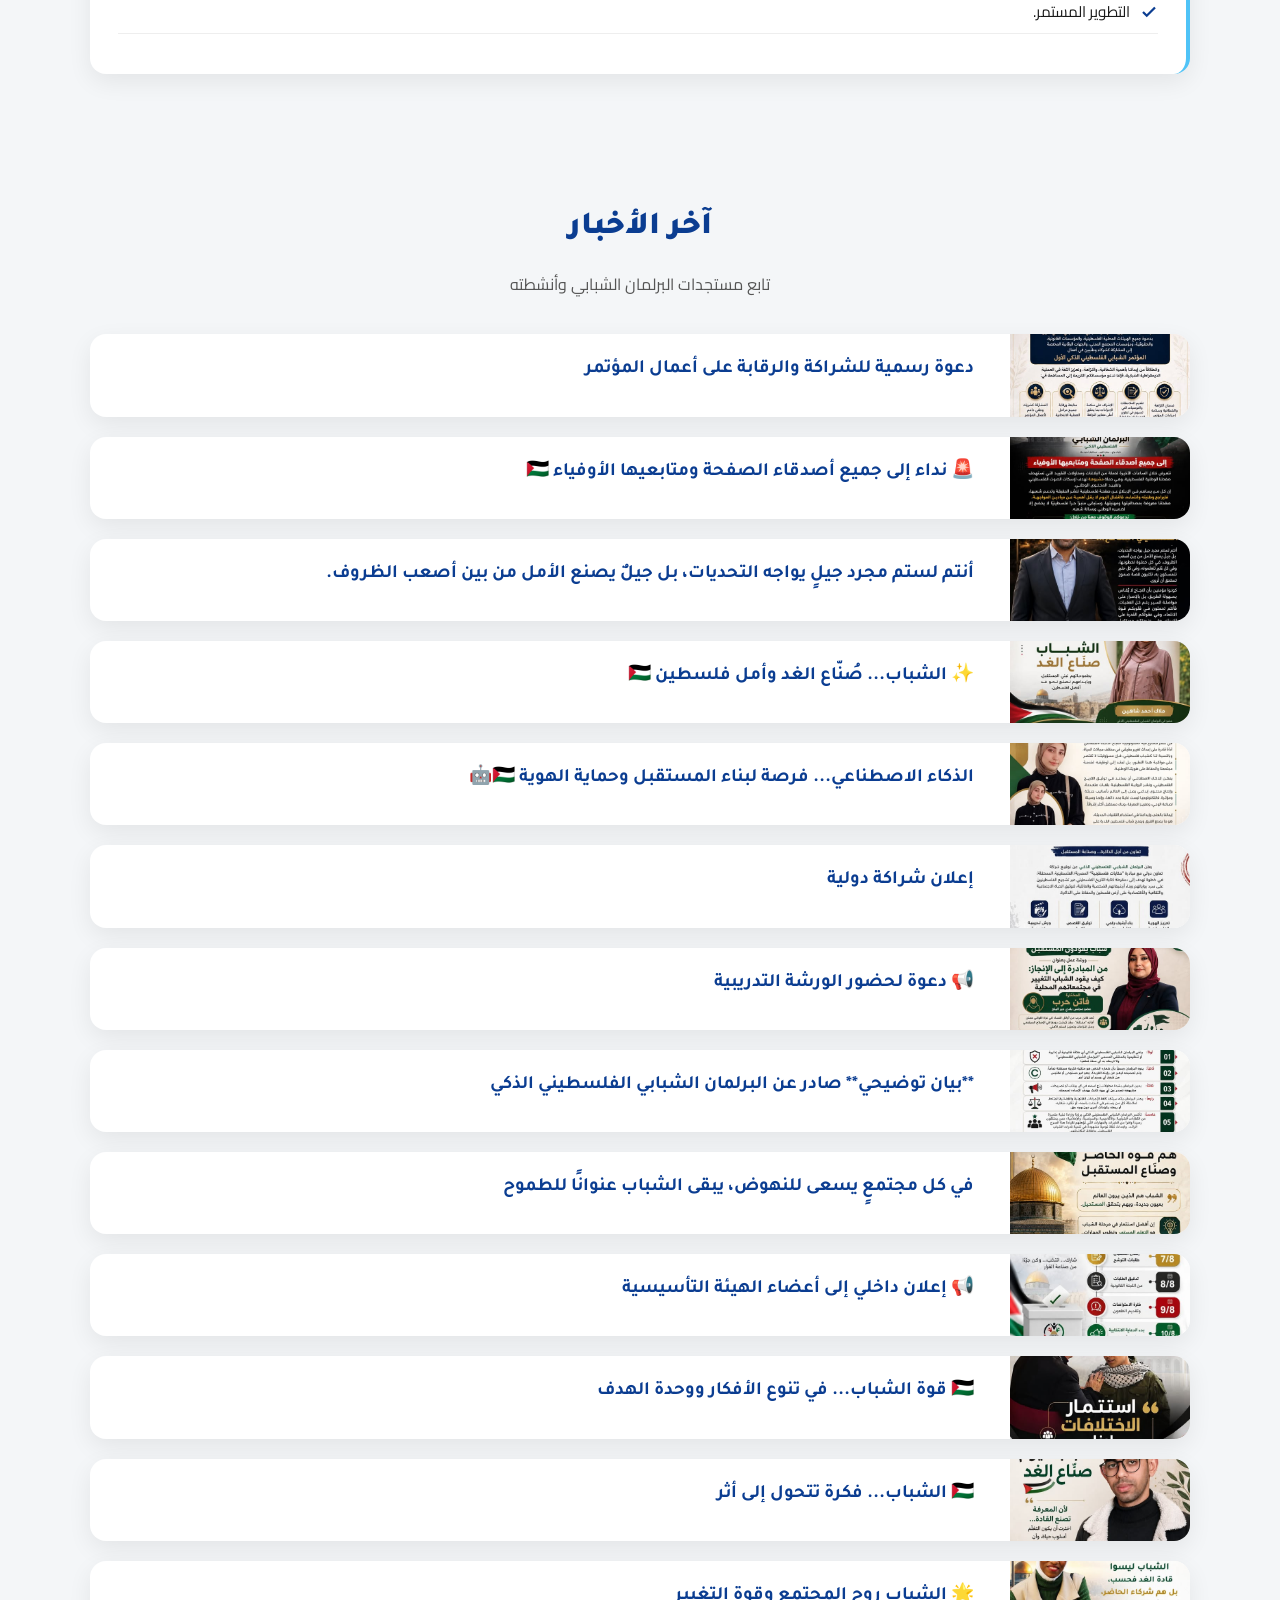
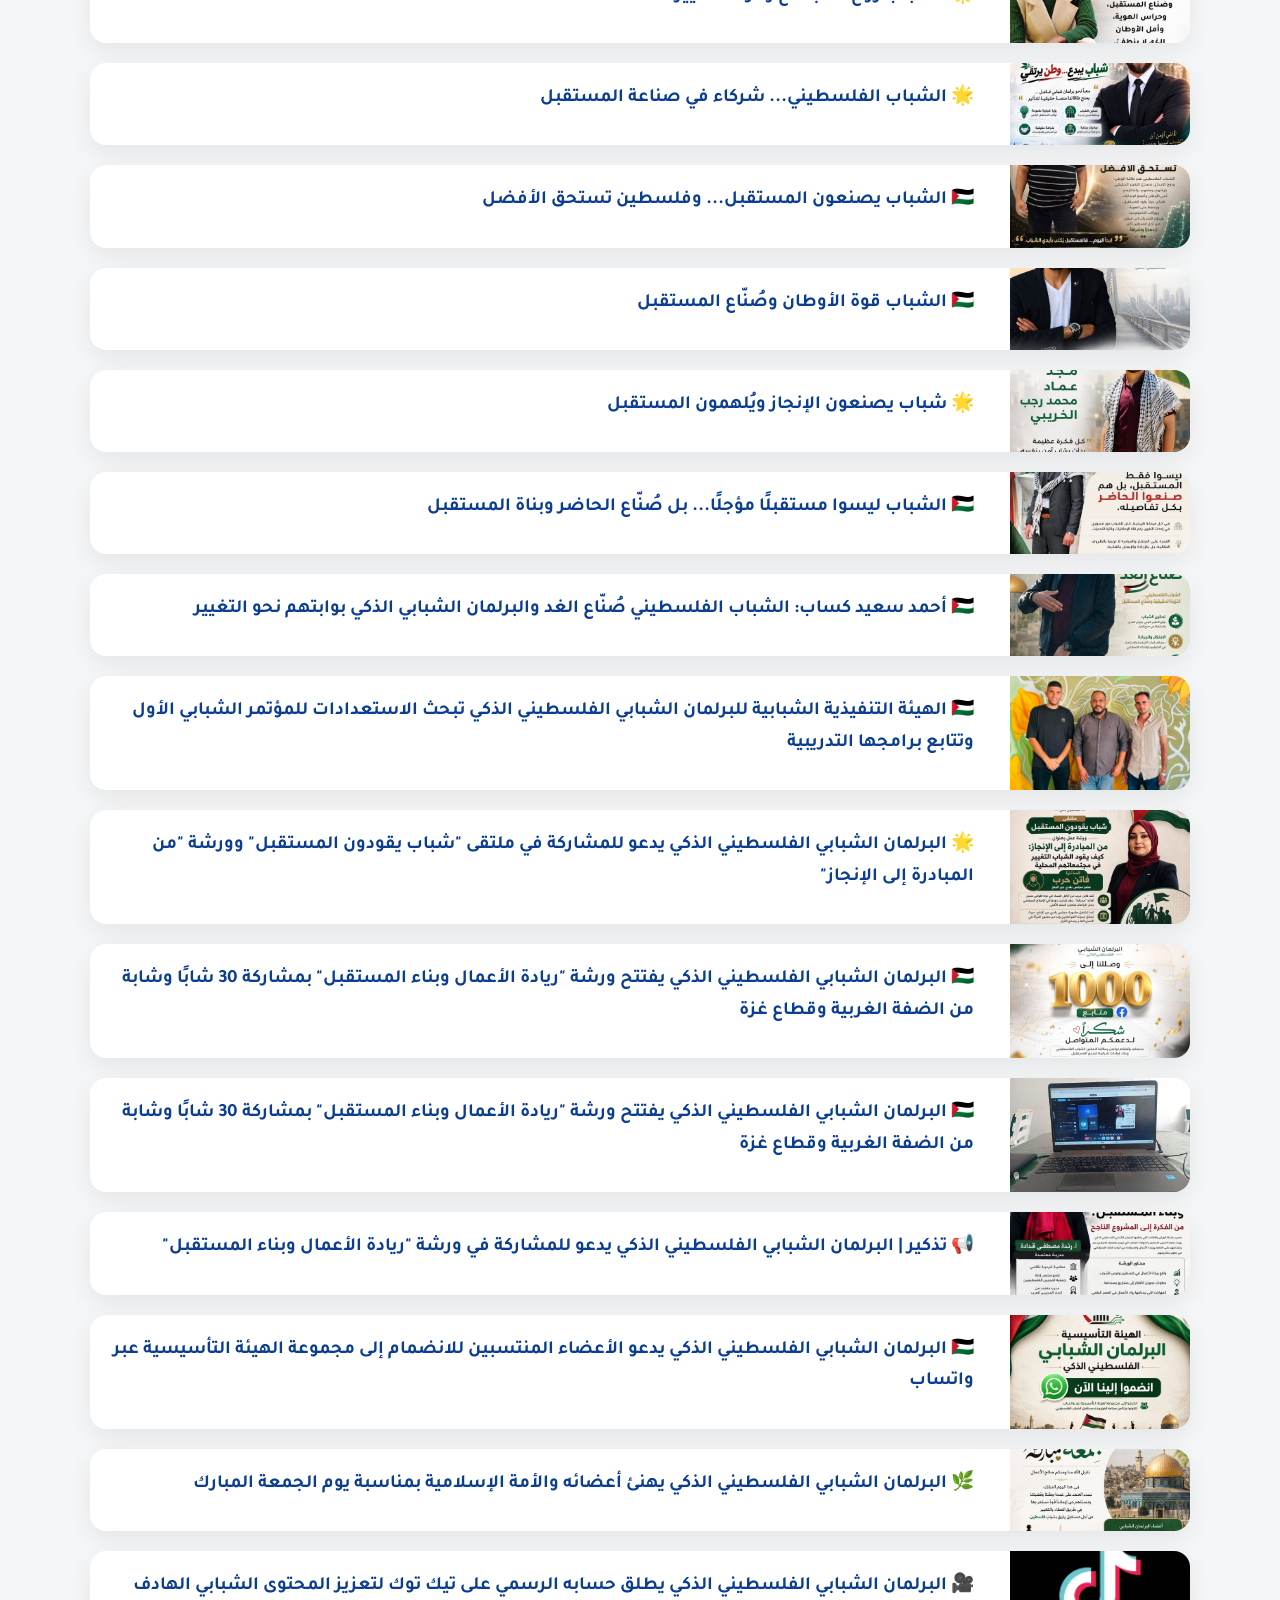
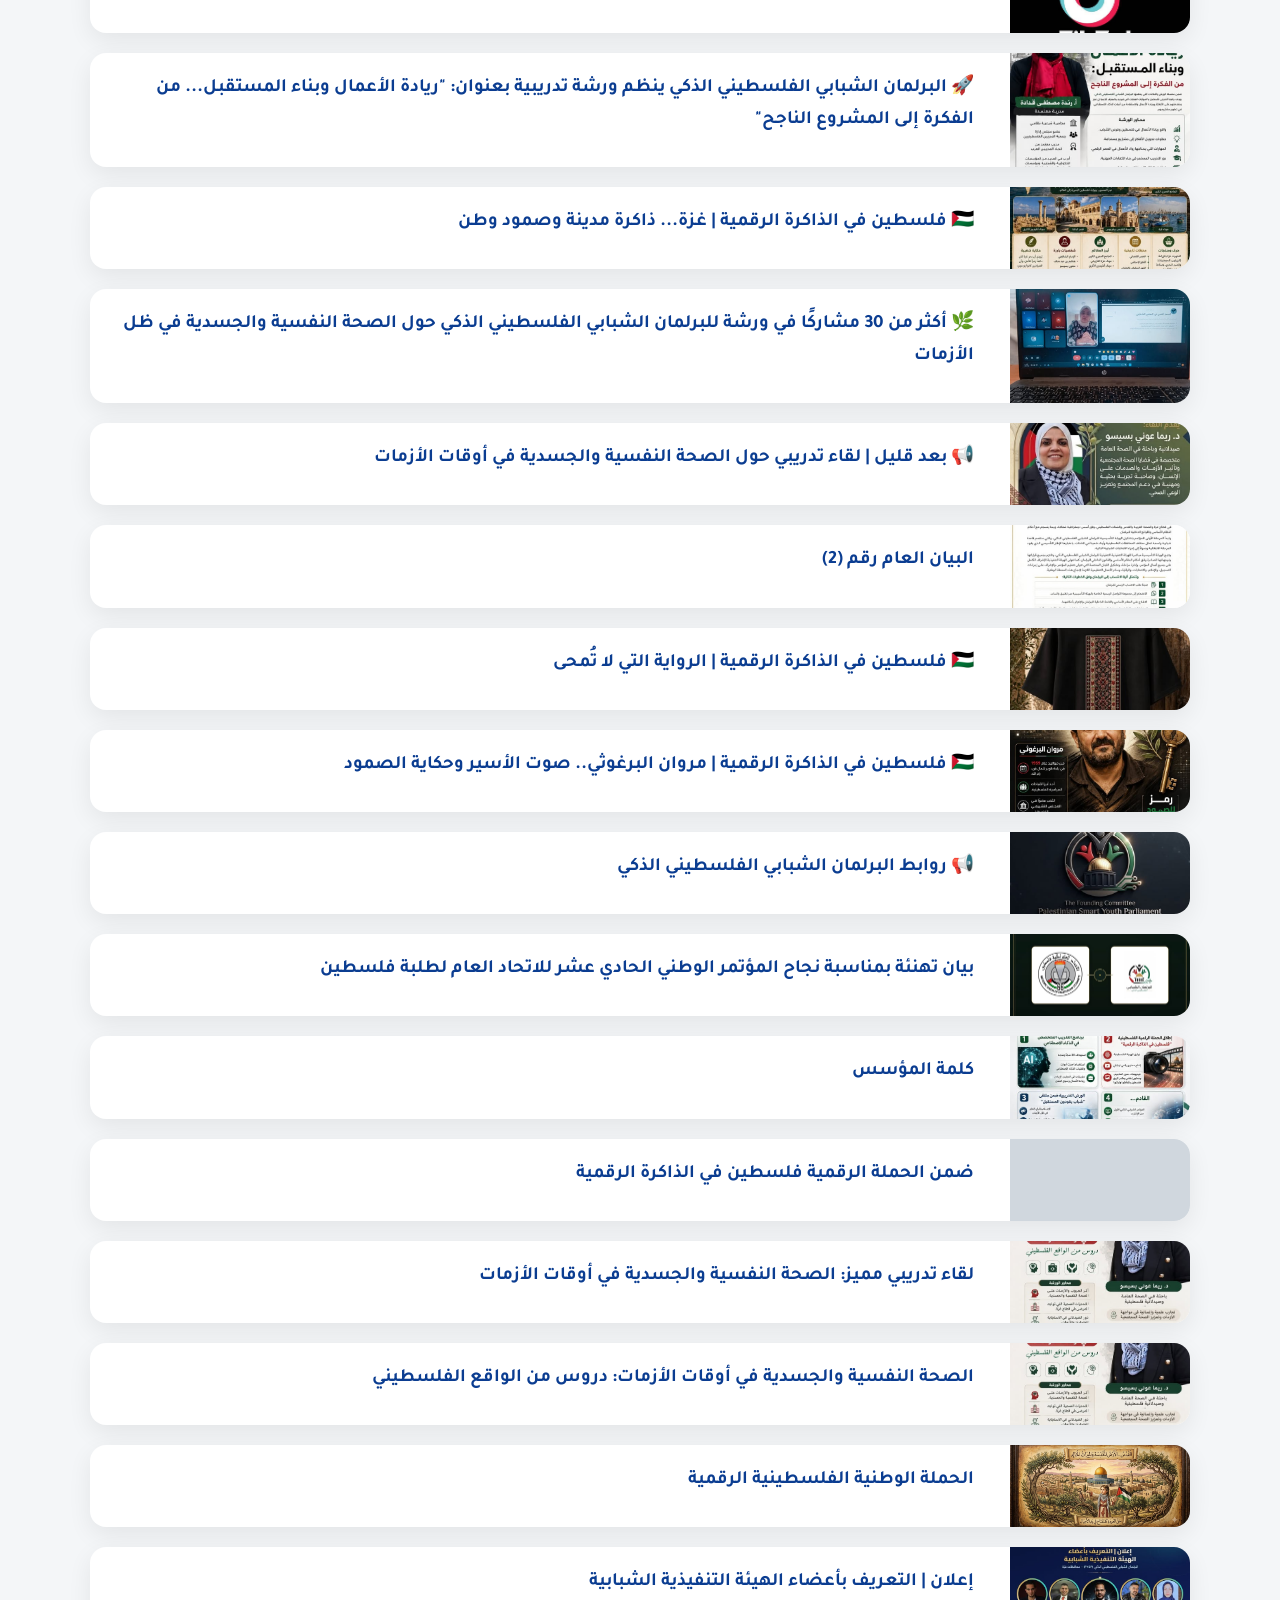
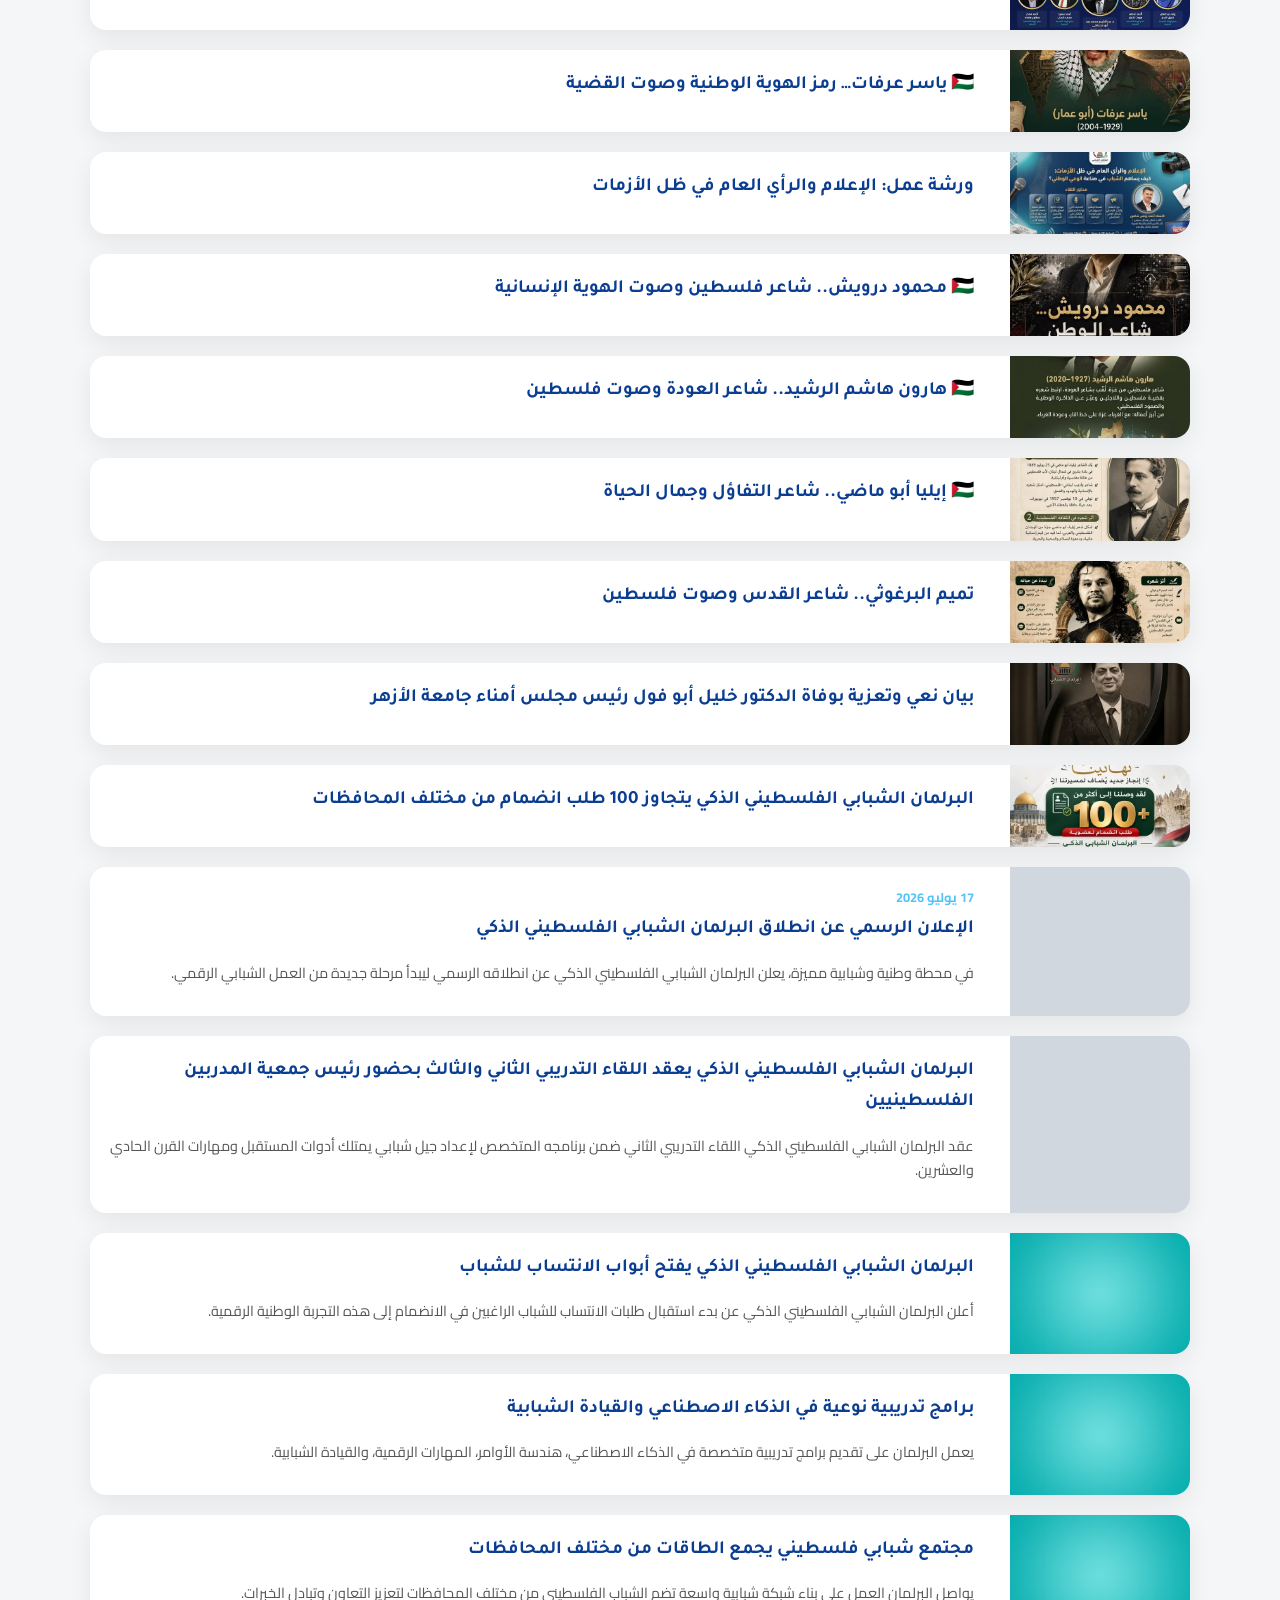
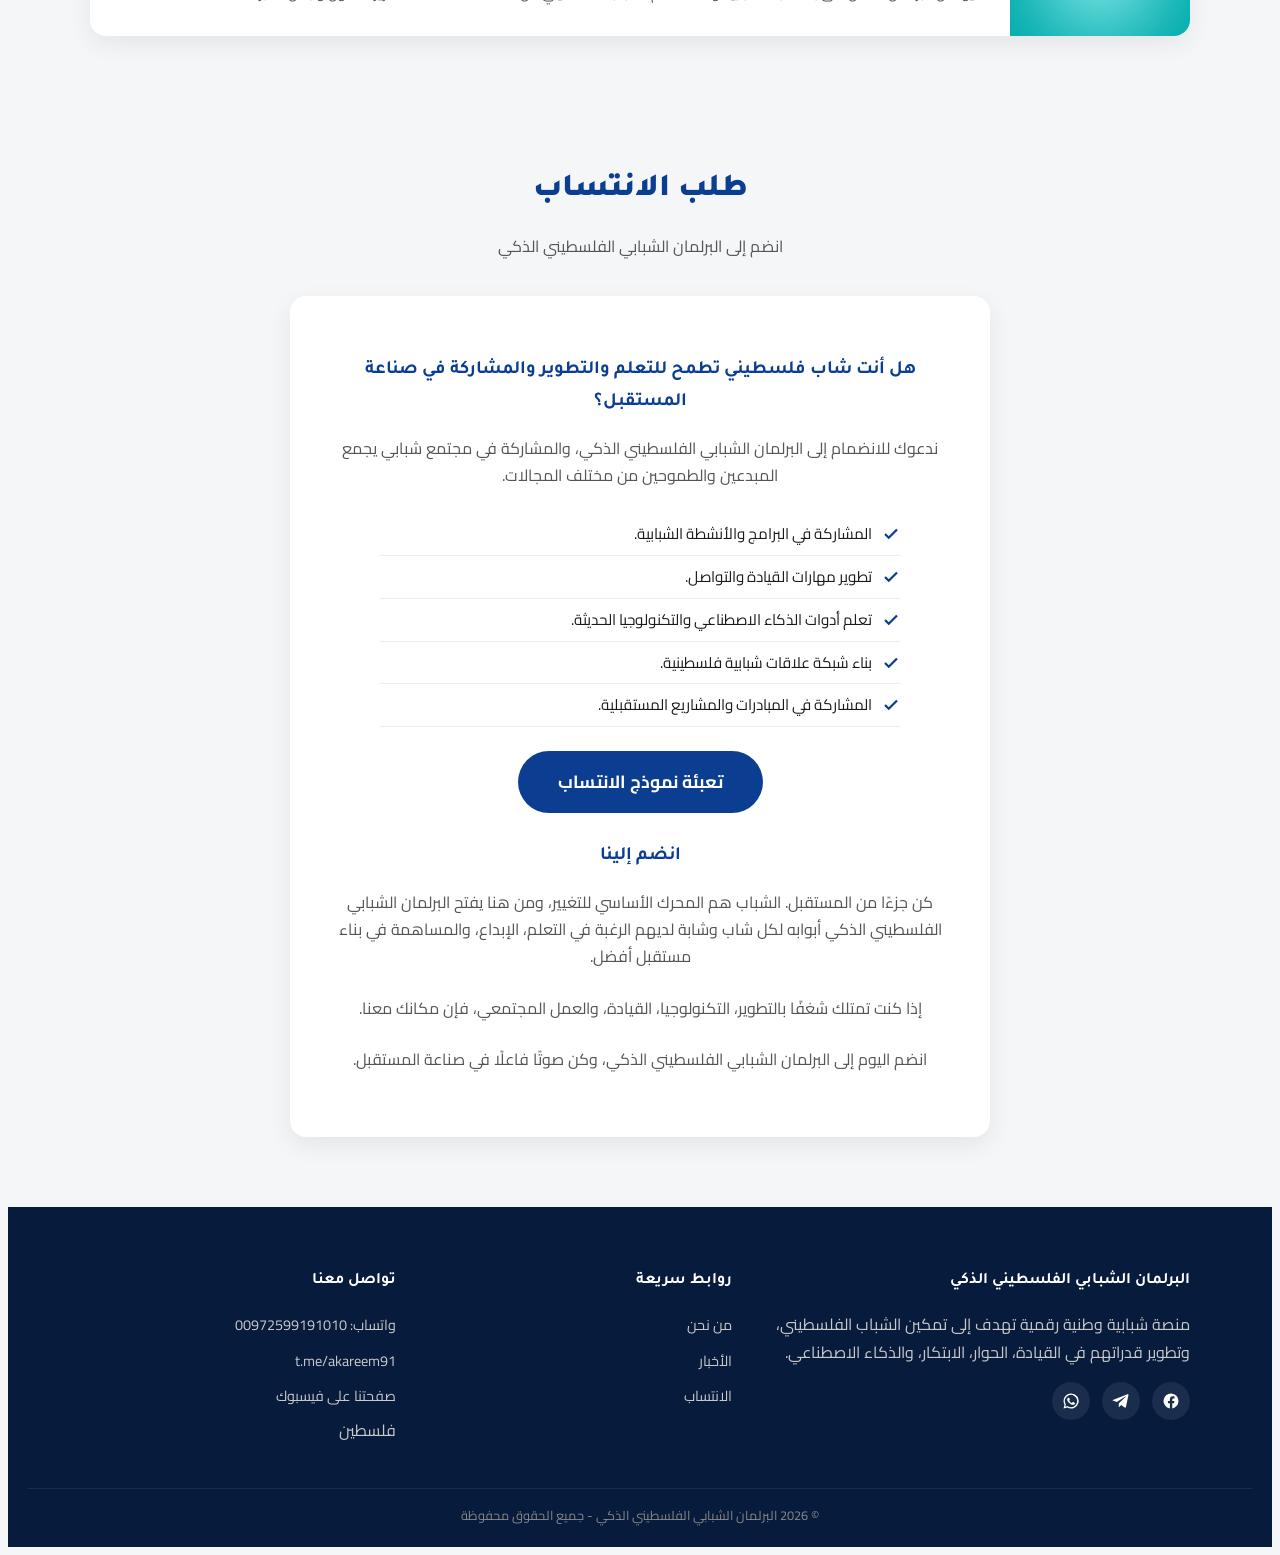
==== commit 5923f6d5: "s" ====
--- a/index.html
+++ b/index.html
@@ -48,6 +48,7 @@
         <h1>البرلمان الشبابي الفلسطيني الذكي</h1>
         <p>منصة شبابية وطنية رقمية تجمع المعرفة، التكنولوجيا، الحوار، والابتكار</p>
         <div class="hero-btns">
+            <a class="btn btn-primary" href="https://forms.gle/Z875tCFNofTZzQC76" target="_blank" >انضم إلينا</a>
             <a class="btn btn-outline" href="#about">تعرّف علينا</a>
         </div>
     </section>
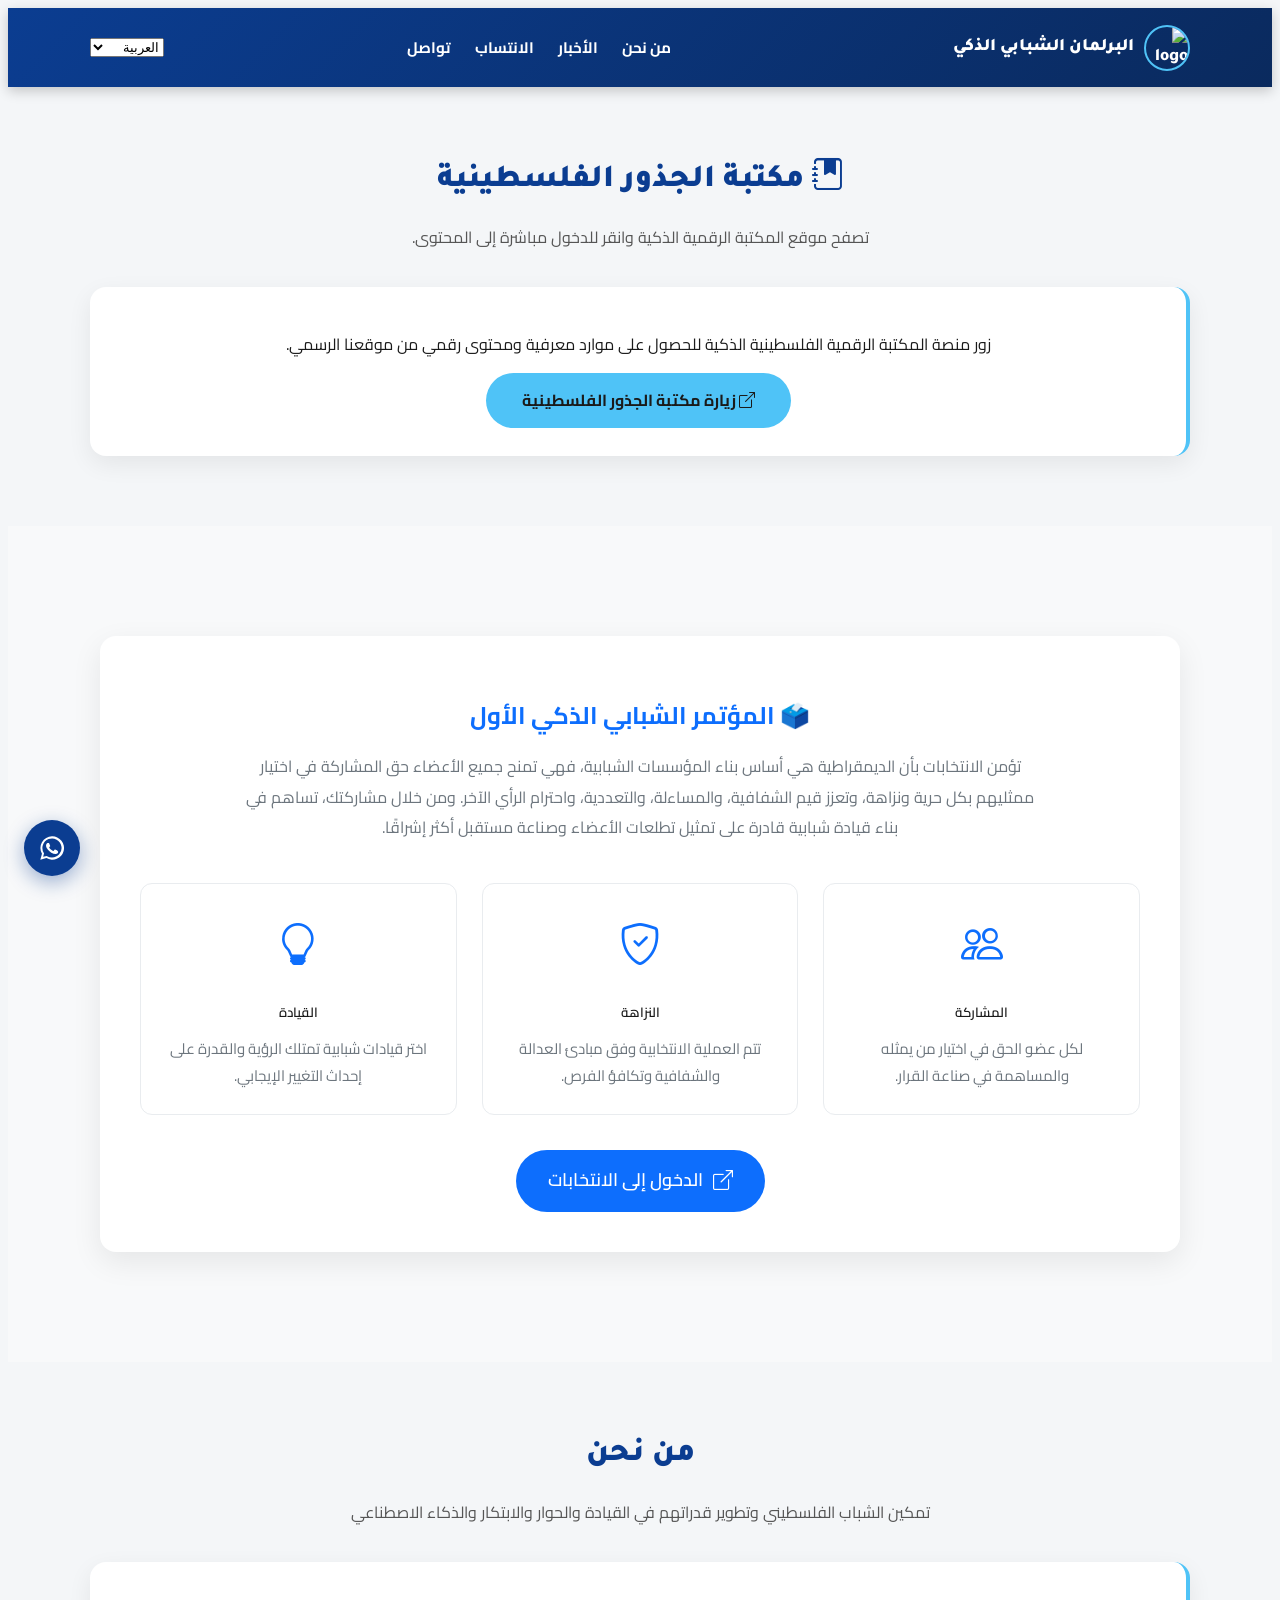
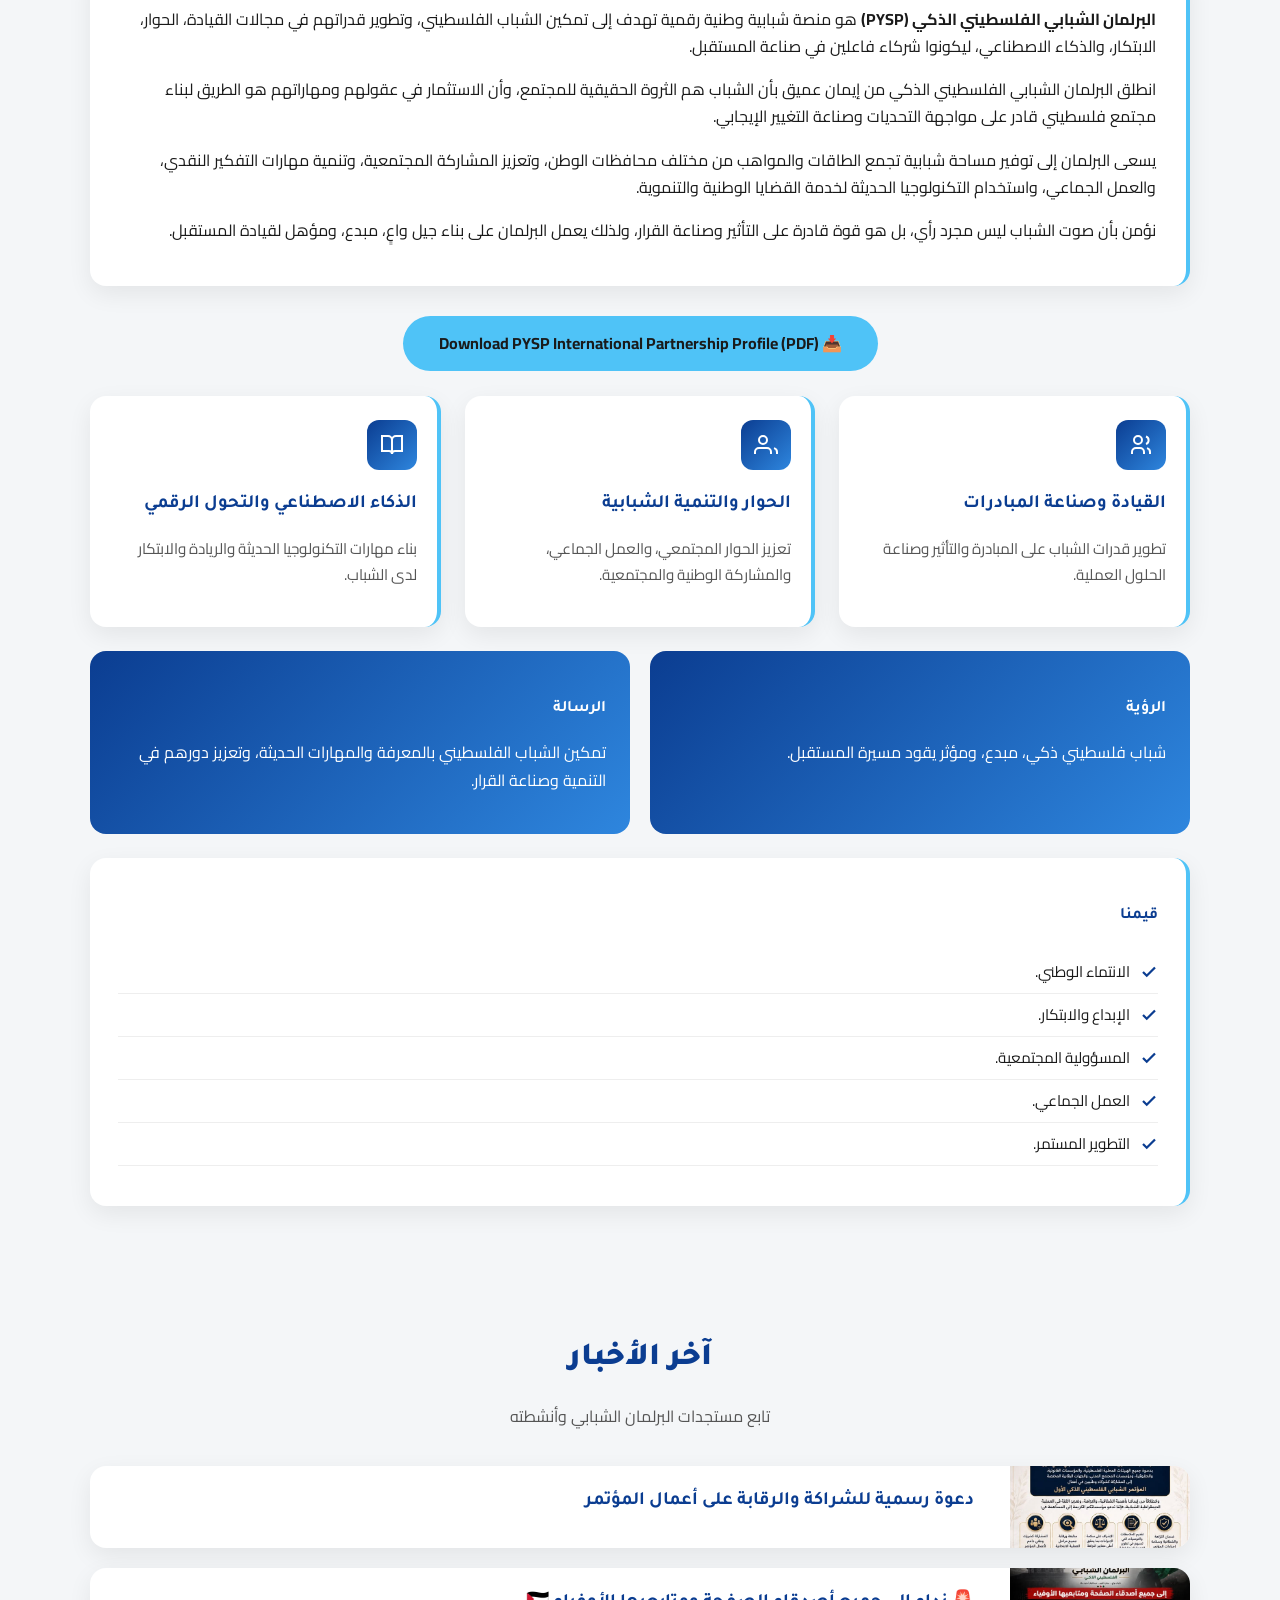
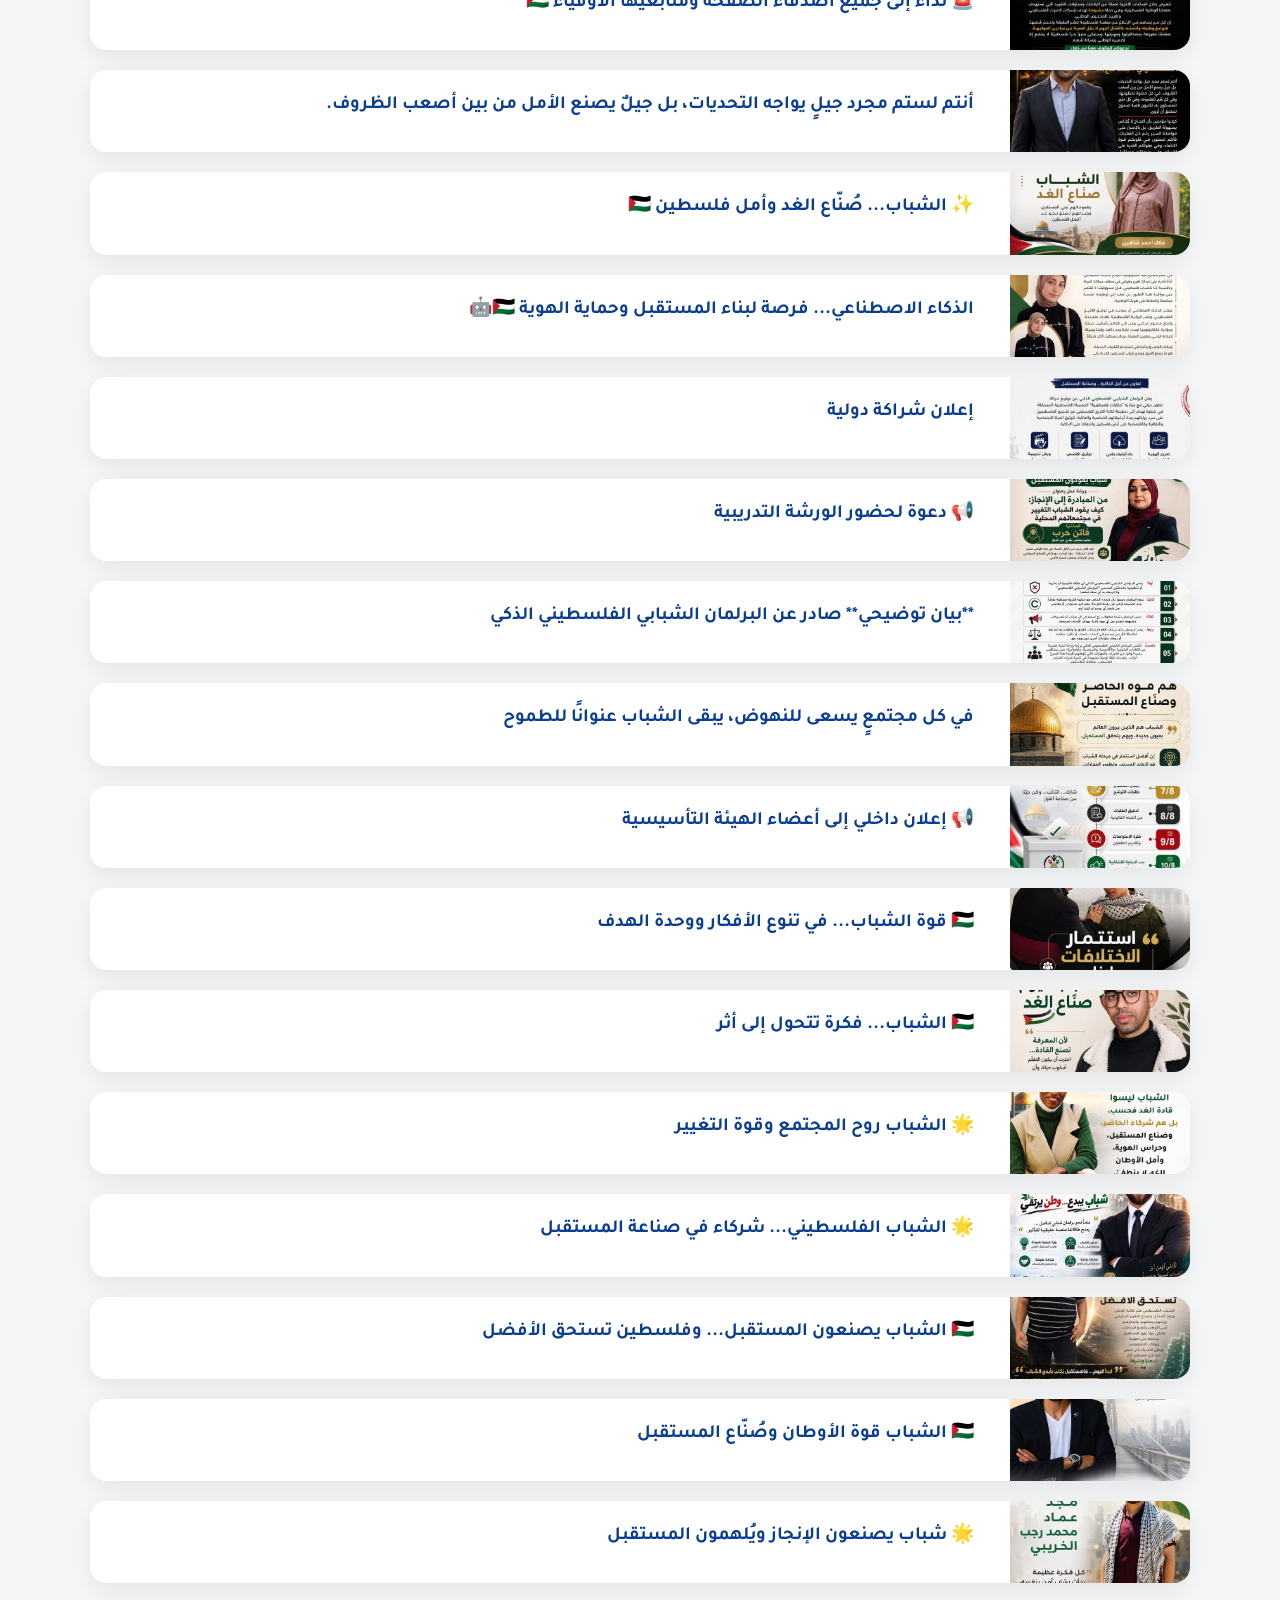
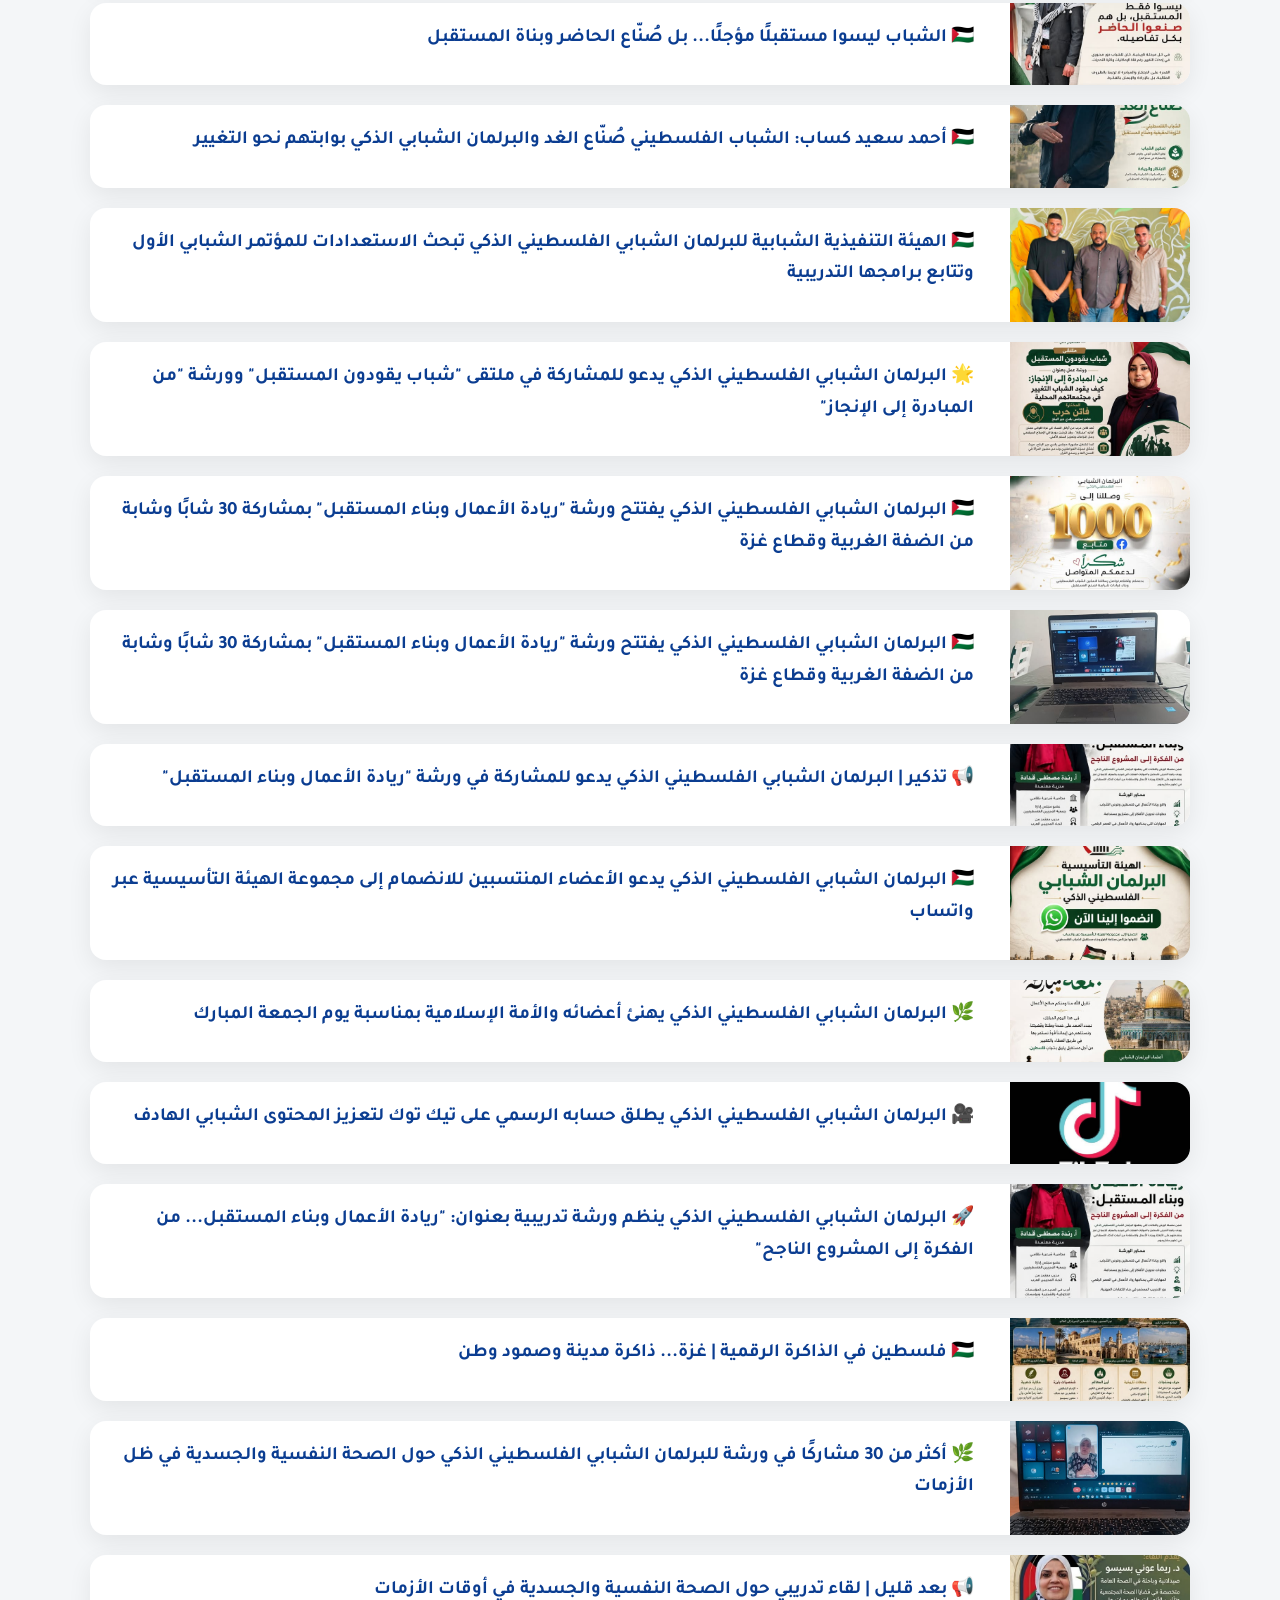
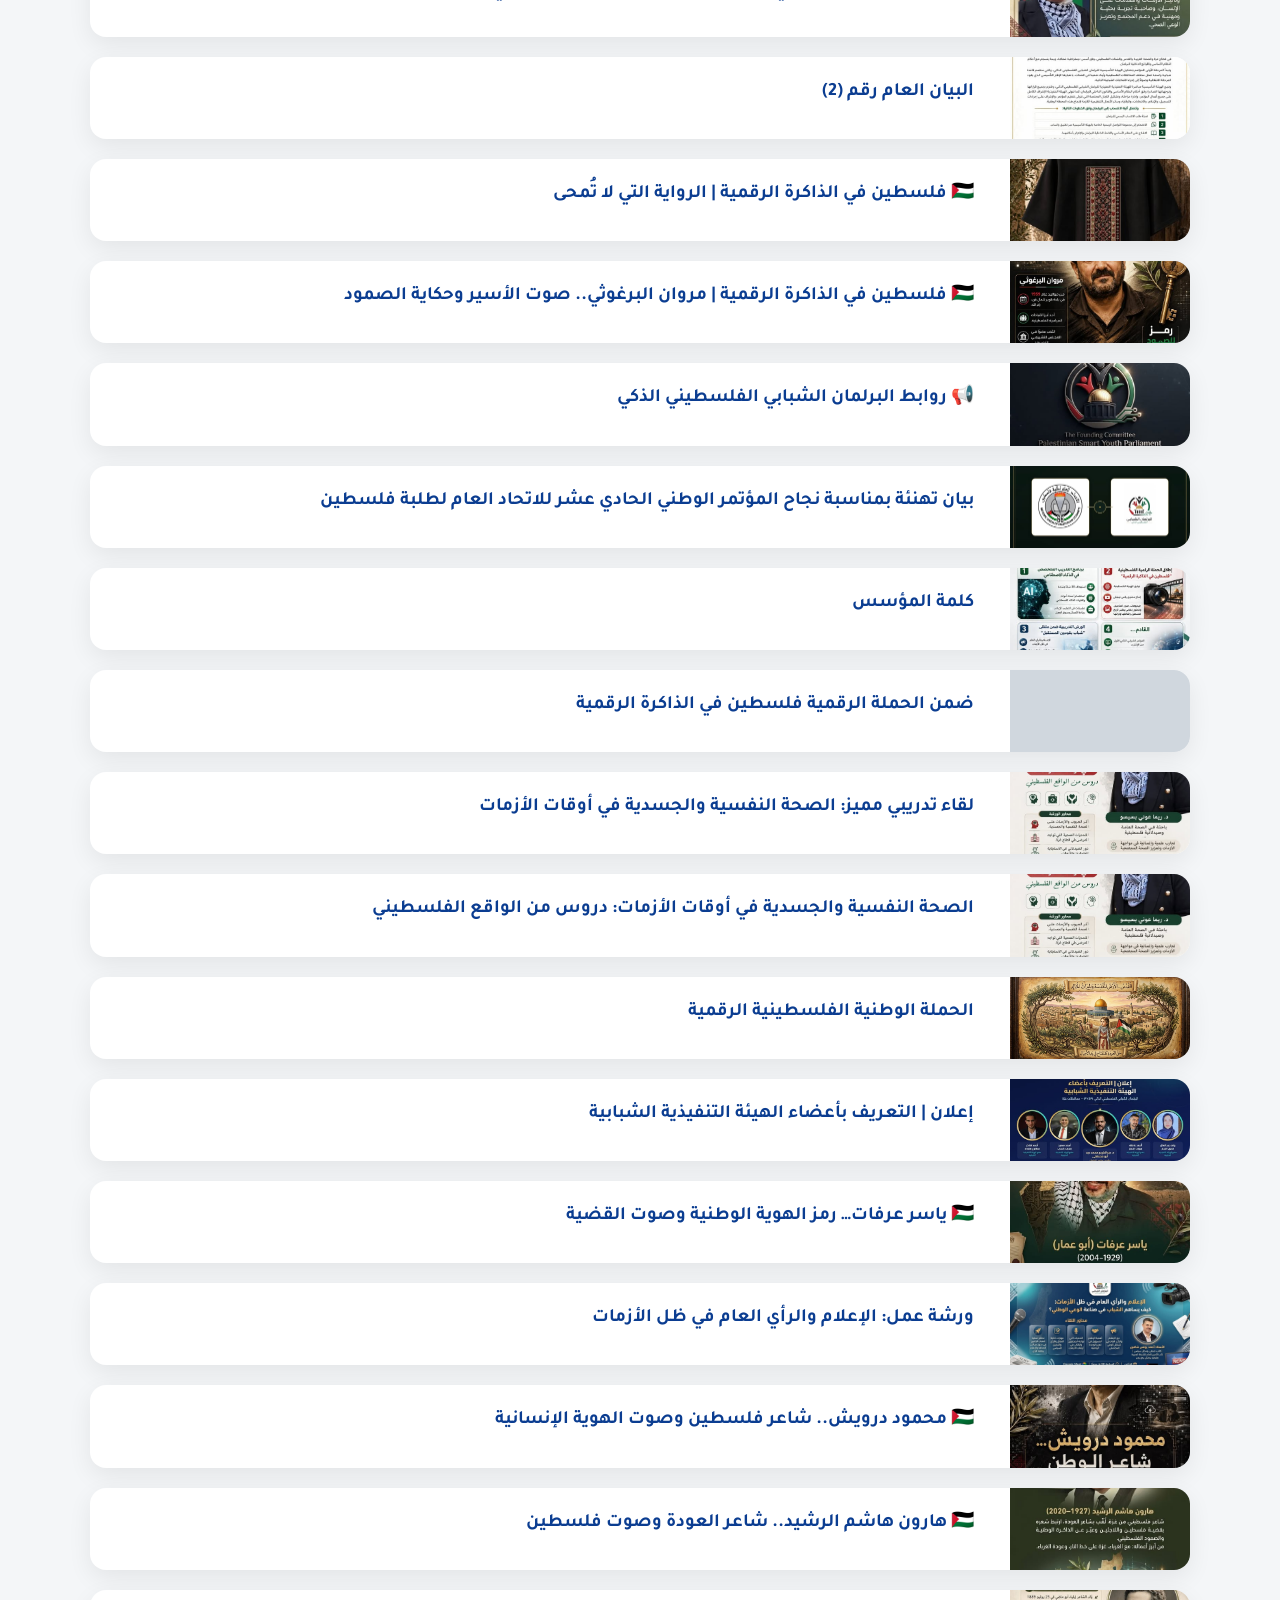
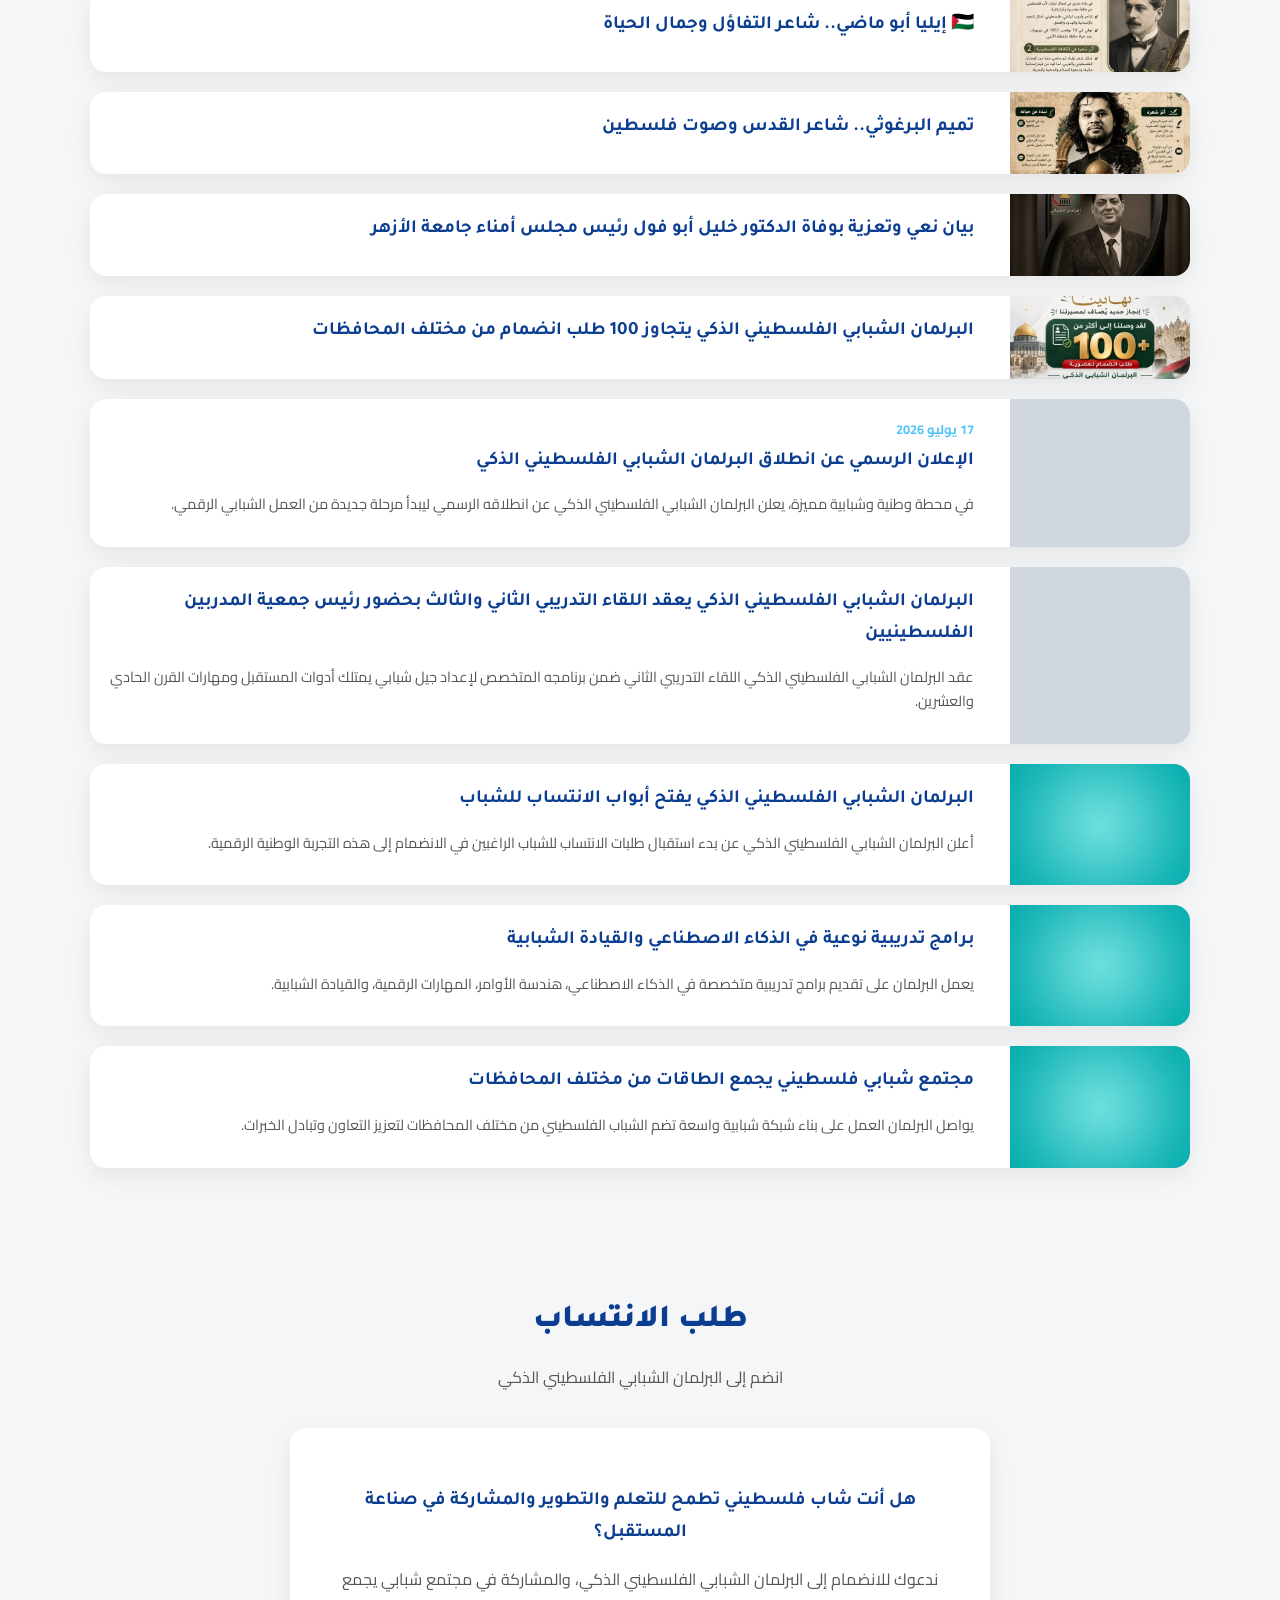
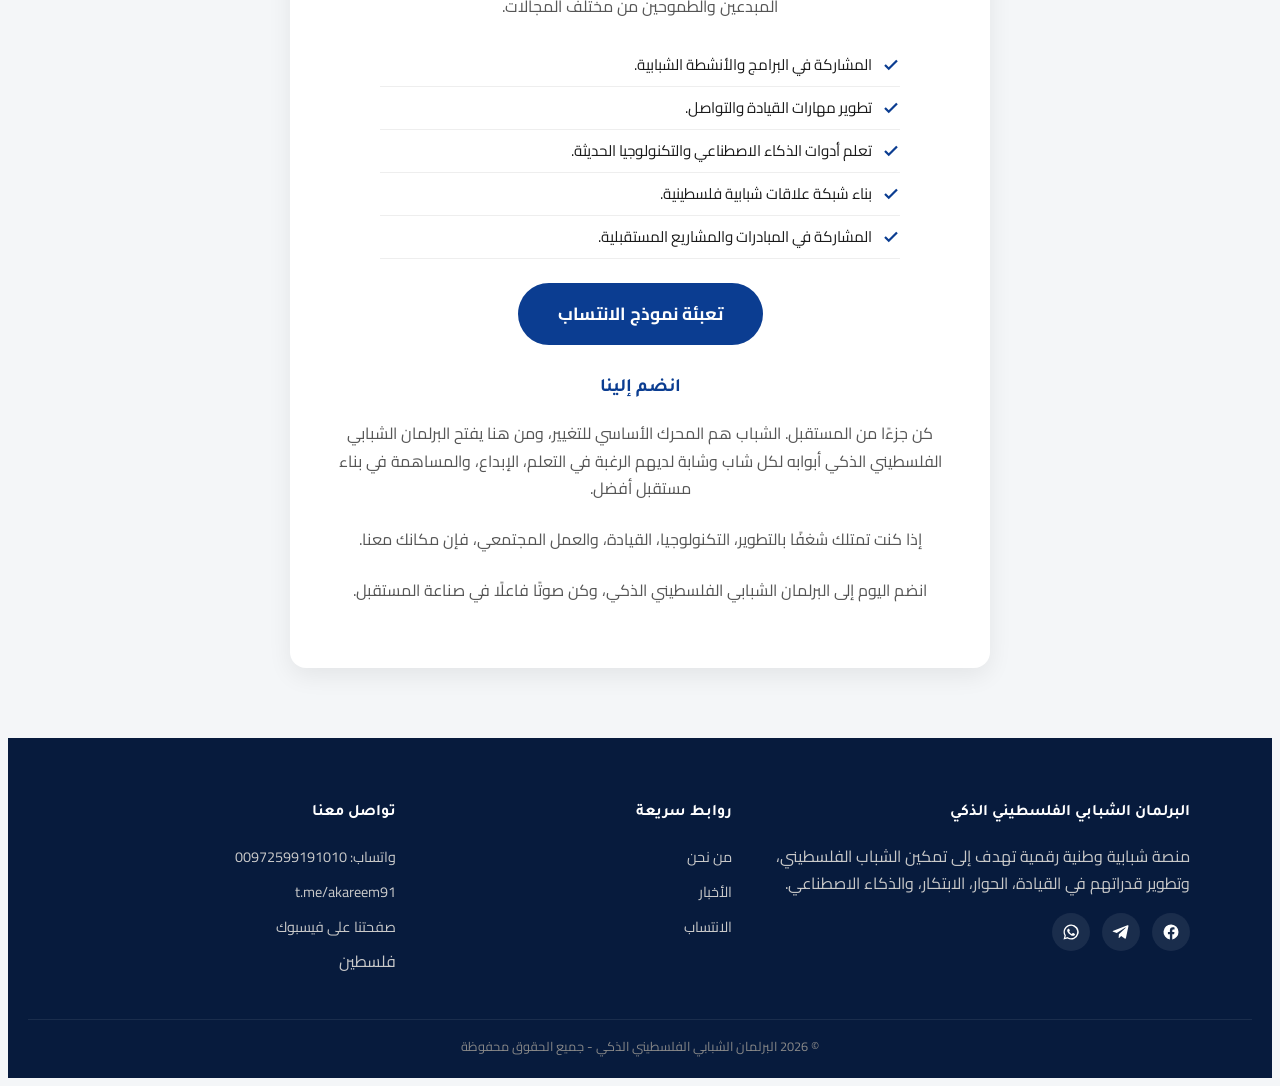
==== commit 1a774cfc: "s" ====
--- a/index.html
+++ b/index.html
@@ -43,15 +43,7 @@
         </div>
     </nav>
 
-    <!-- ===== HERO with Unsplash background ===== -->
-    <section class="hero" id="top">
-        <h1>البرلمان الشبابي الفلسطيني الذكي</h1>
-        <p>منصة شبابية وطنية رقمية تجمع المعرفة، التكنولوجيا، الحوار، والابتكار</p>
-        <div class="hero-btns">
-            <a class="btn btn-primary" href="https://forms.gle/Z875tCFNofTZzQC76" target="_blank" >انضم إلينا</a>
-            <a class="btn btn-outline" href="#about">تعرّف علينا</a>
-        </div>
-    </section>
+
 
     <!-- ===== E-LIBRARY SECTION ===== -->
     <section class="container" id="elib">
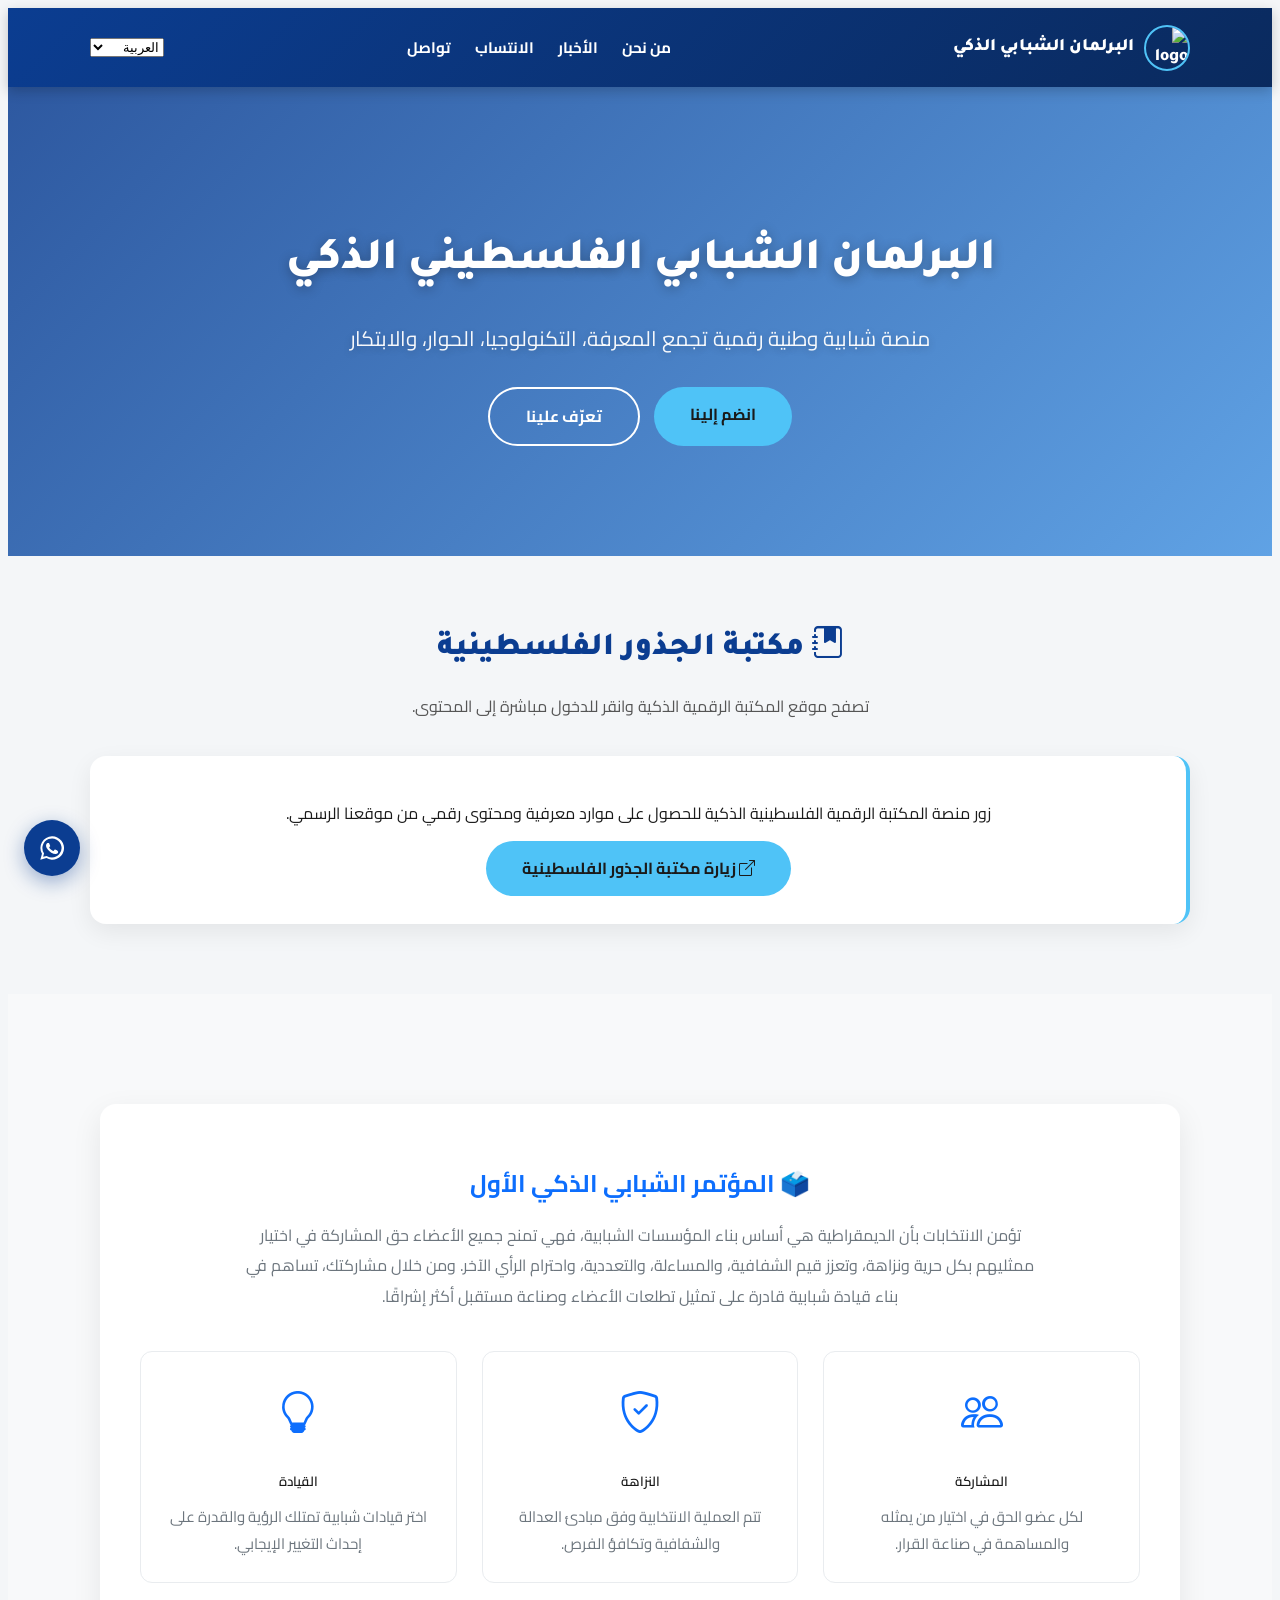
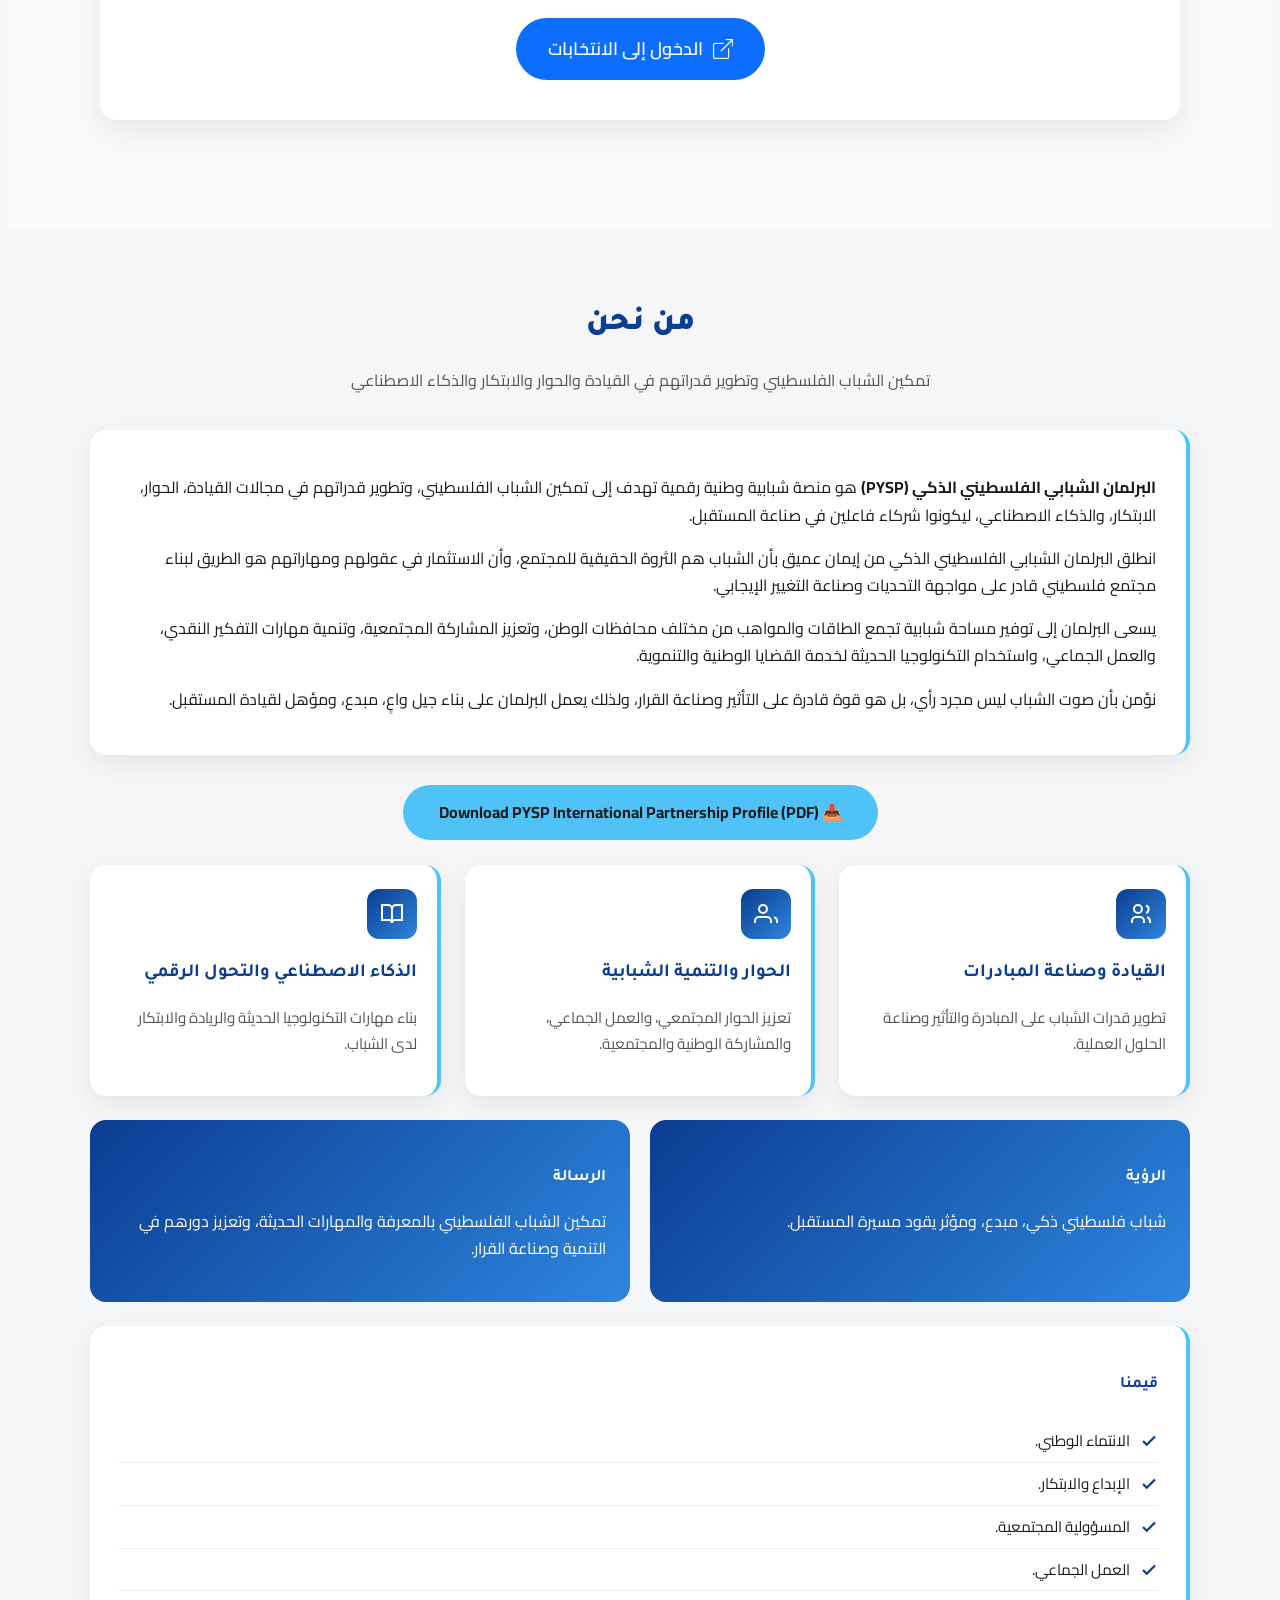
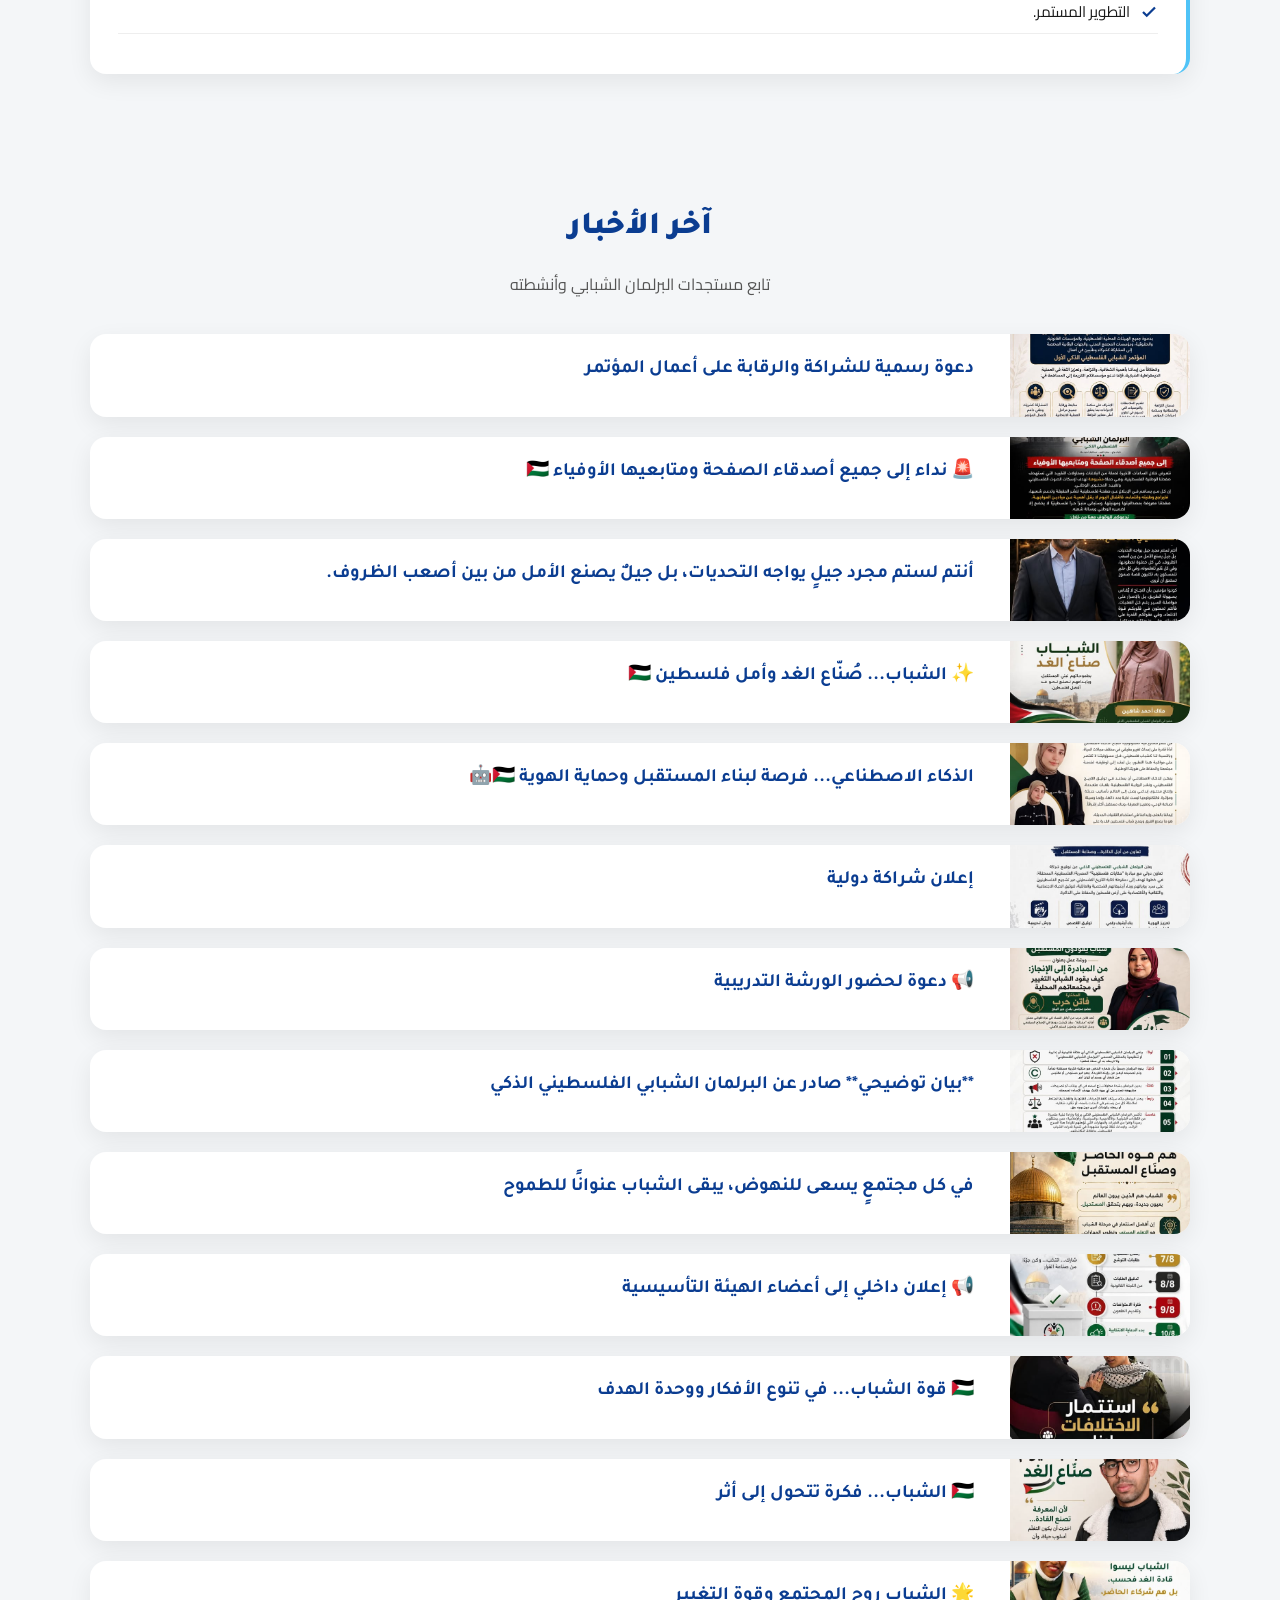
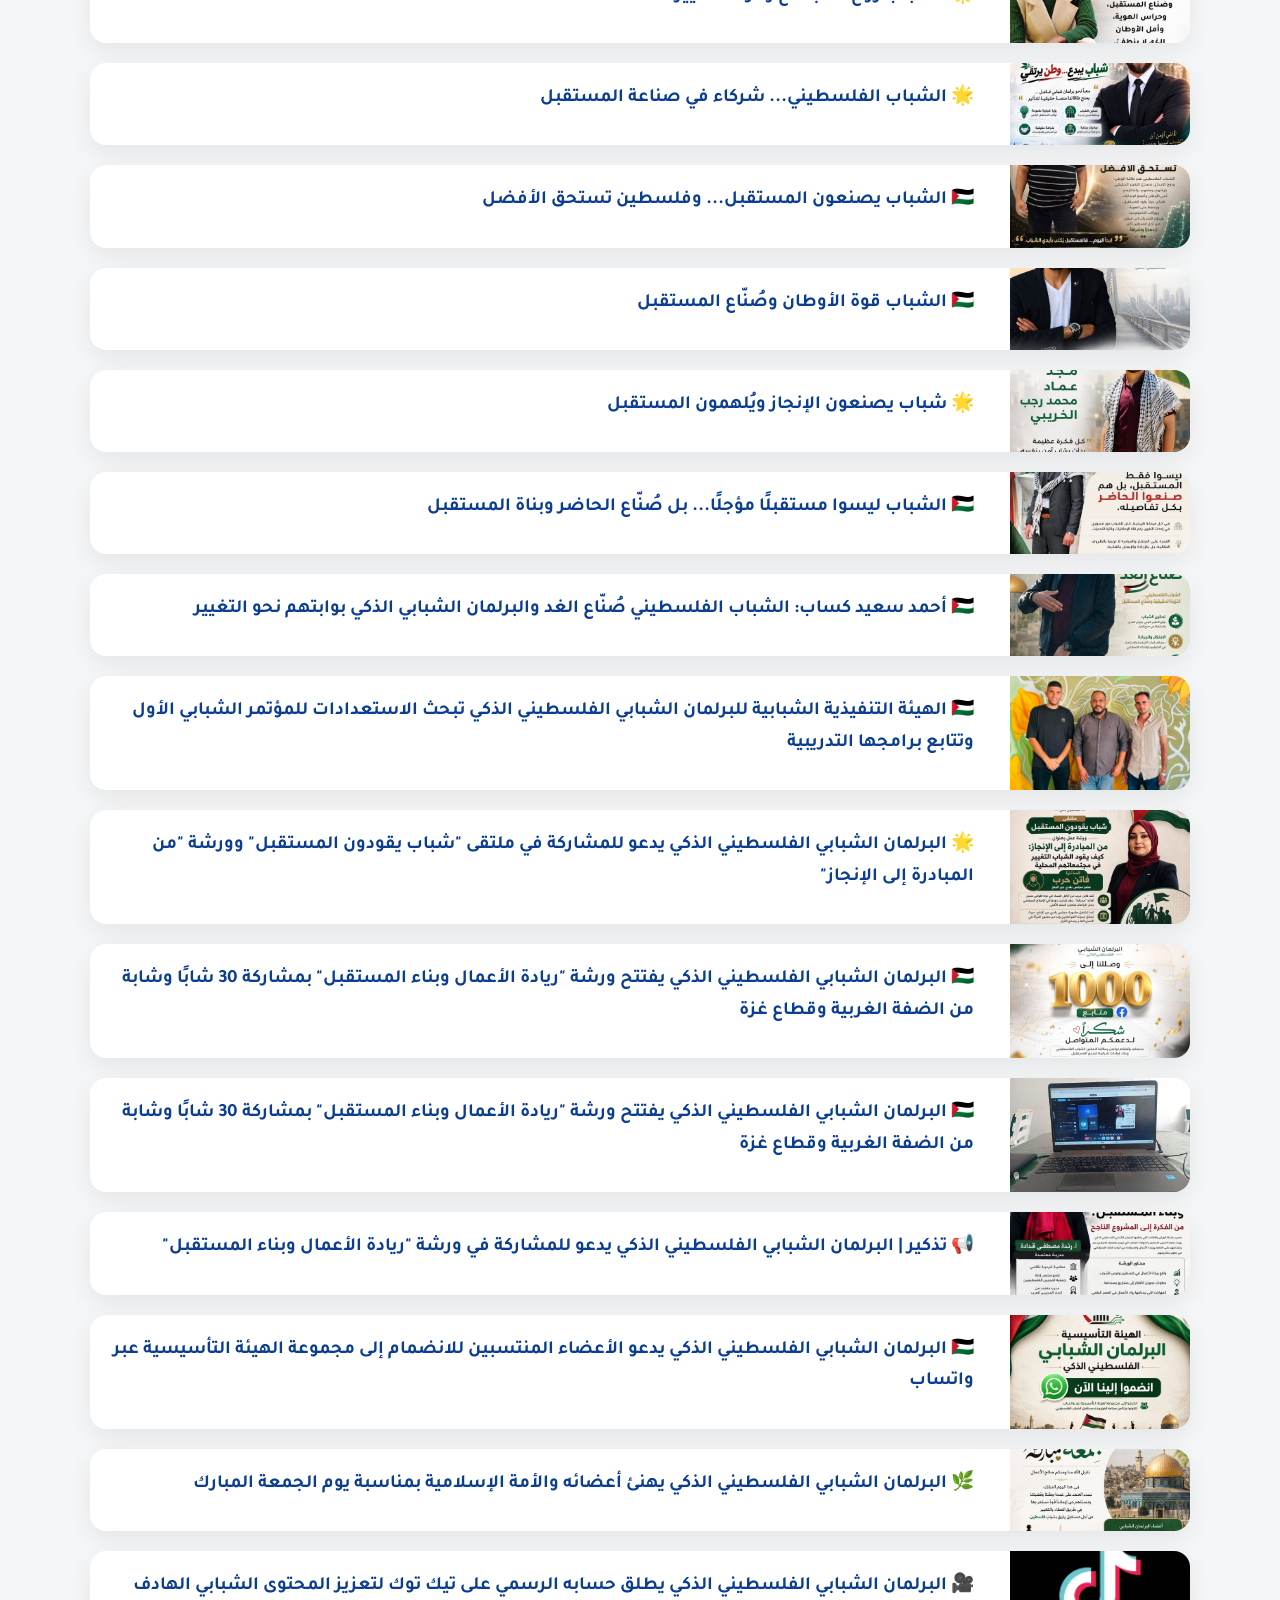
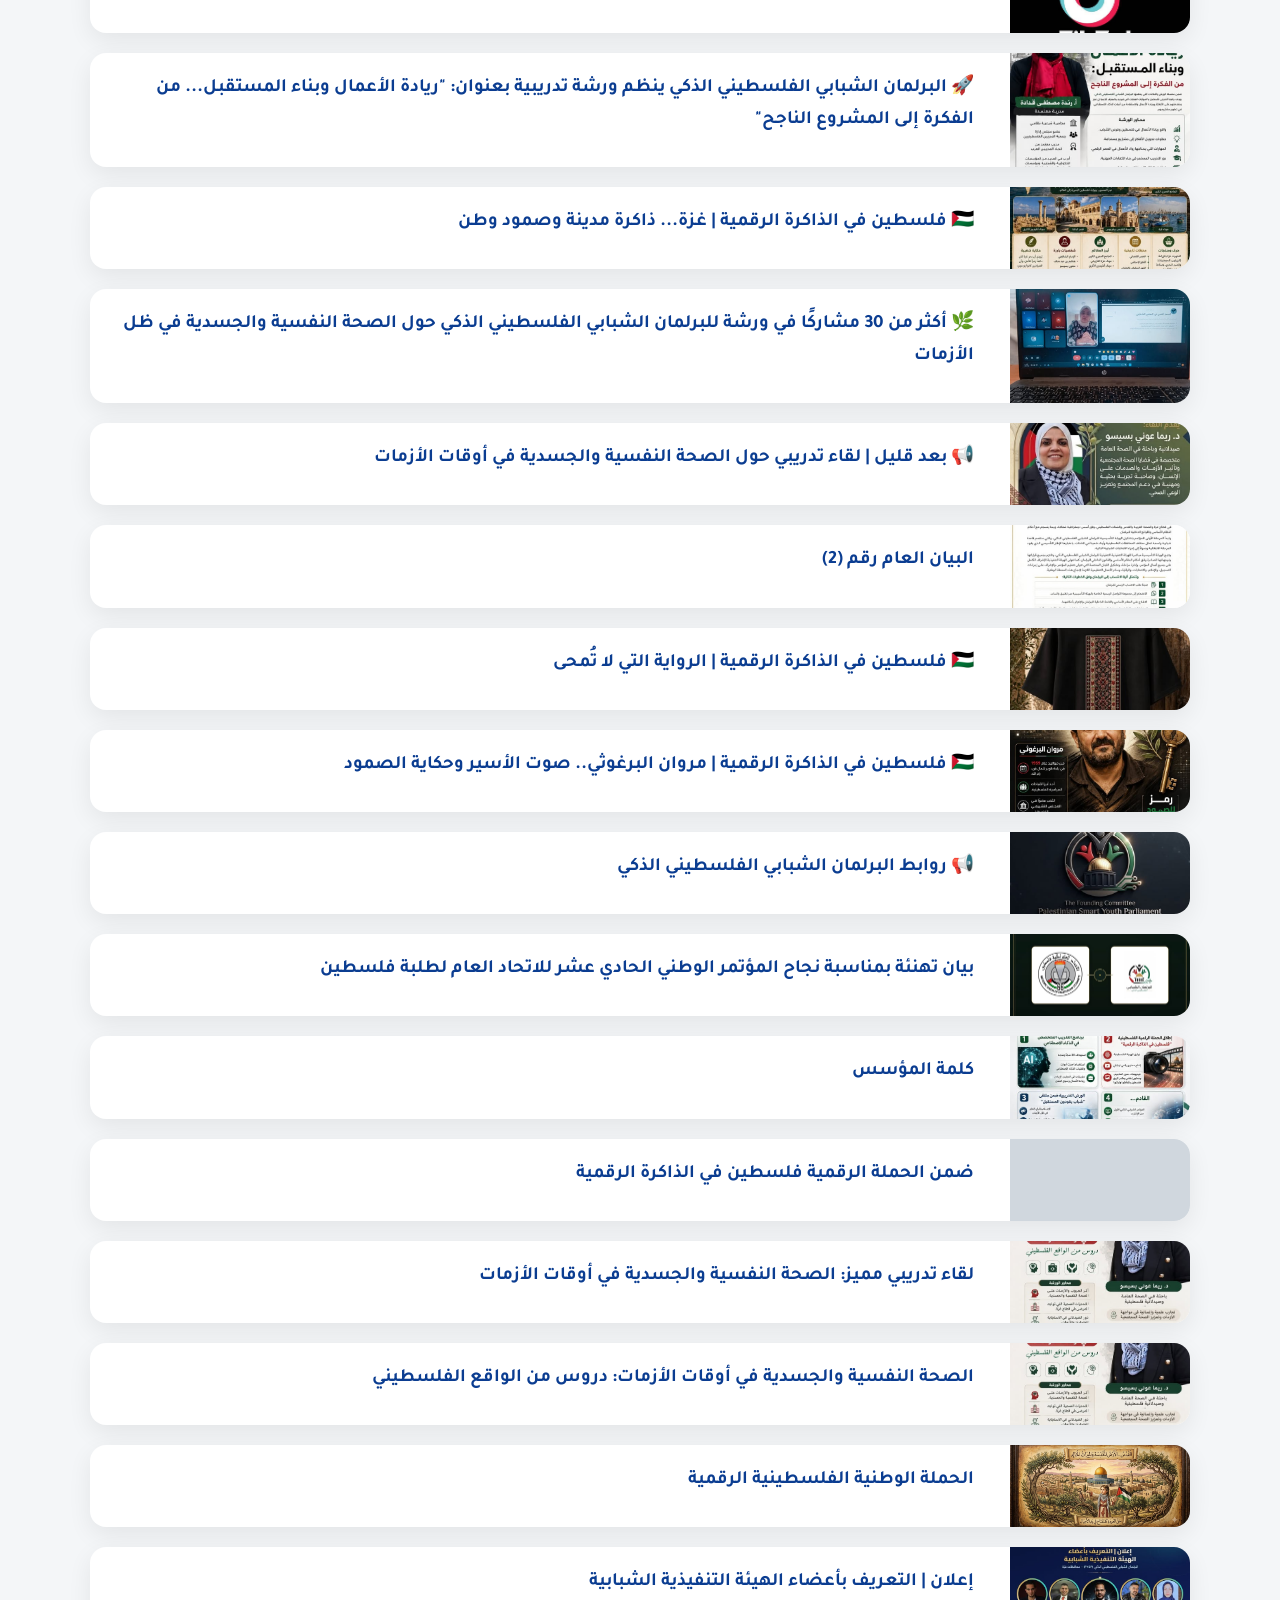
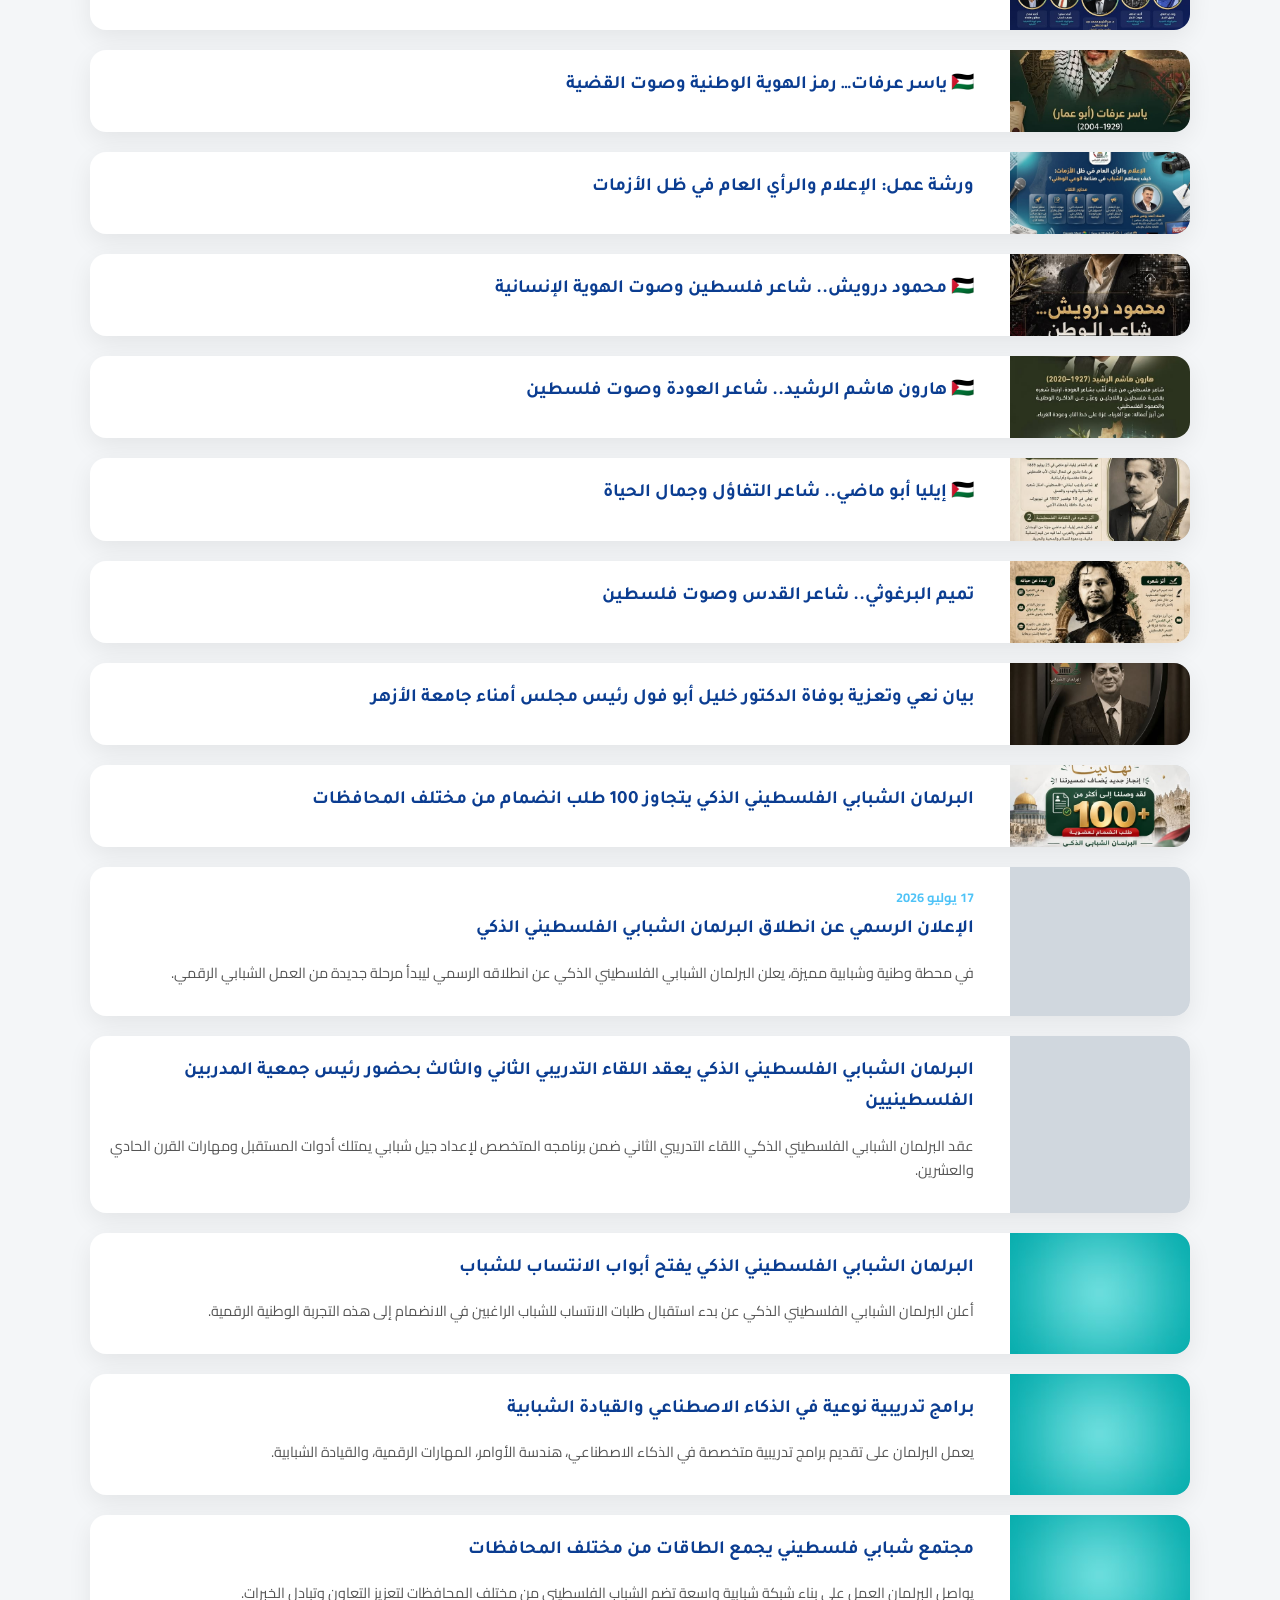
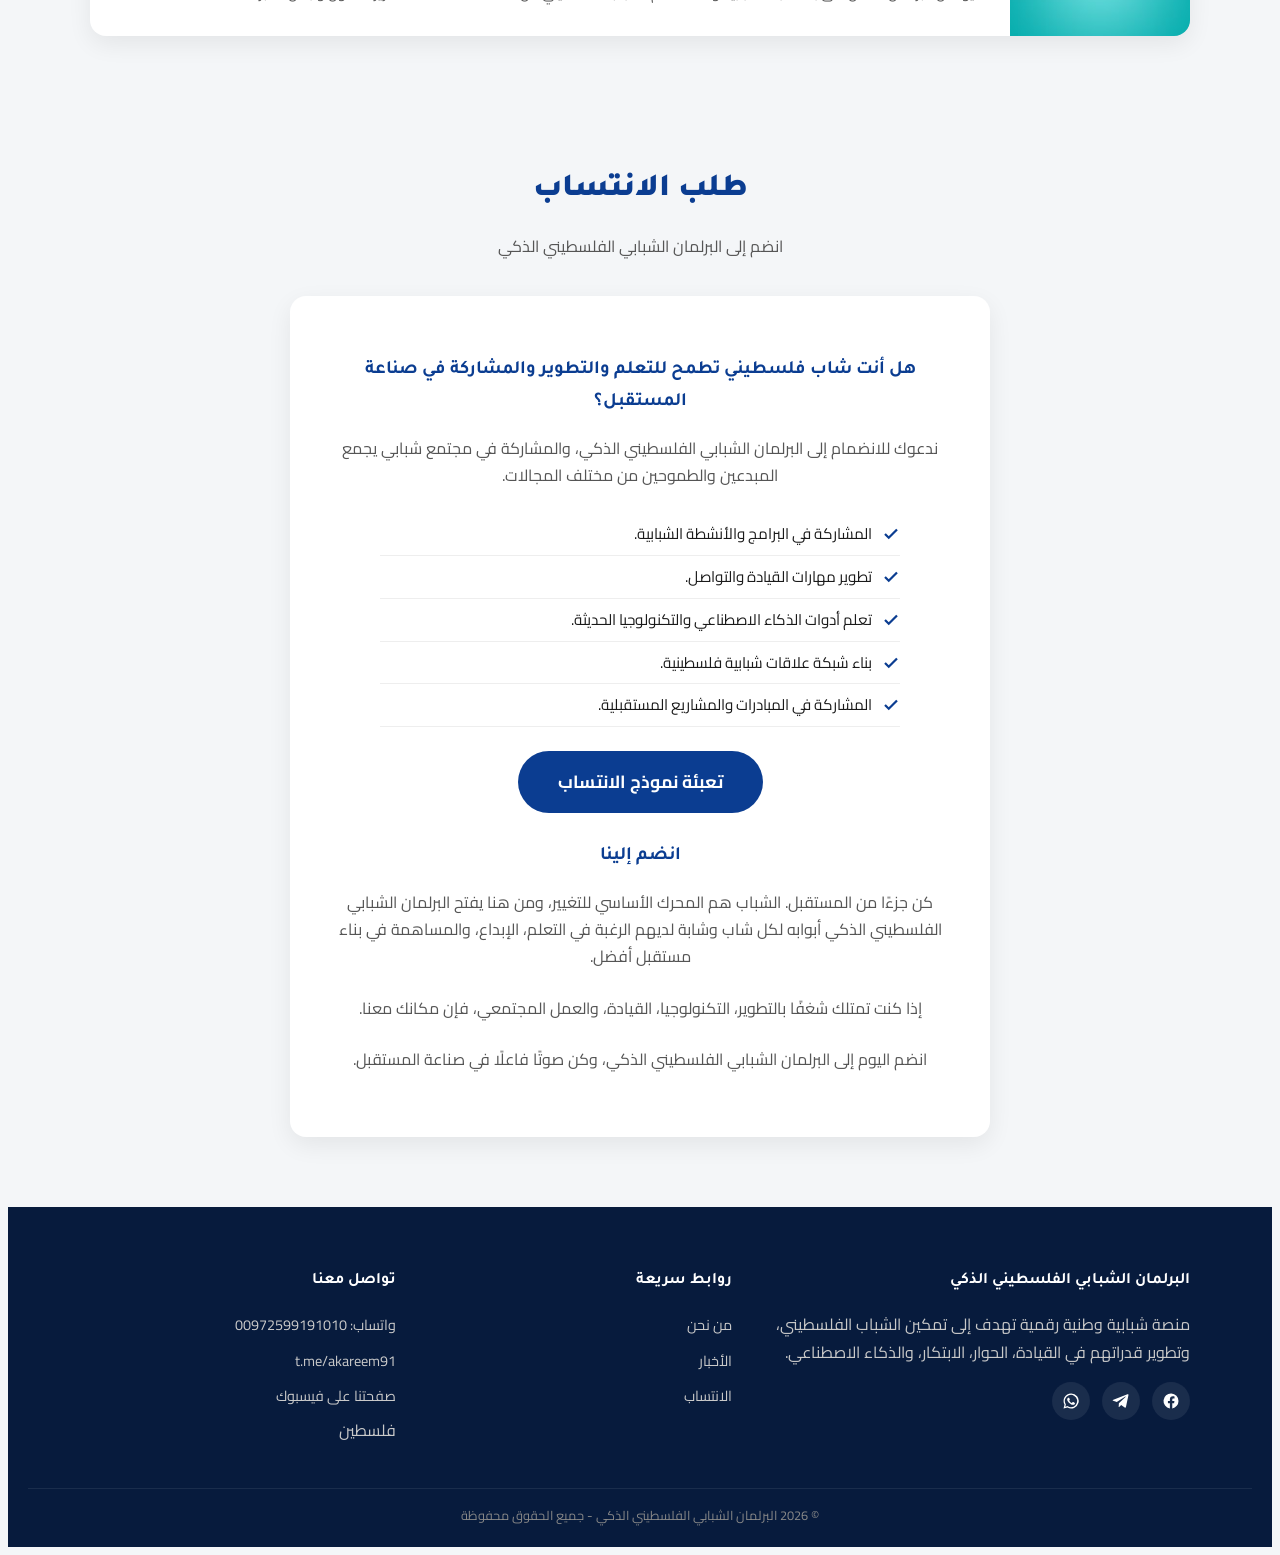
==== commit b5fcc8bc: "test" ====
--- a/index.html
+++ b/index.html
@@ -43,7 +43,15 @@
         </div>
     </nav>
 
-
+    <!-- ===== HERO with Unsplash background ===== -->
+    <section class="hero" id="top">
+        <h1>البرلمان الشبابي الفلسطيني الذكي</h1>
+        <p>منصة شبابية وطنية رقمية تجمع المعرفة، التكنولوجيا، الحوار، والابتكار</p>
+        <div class="hero-btns">
+            <a class="btn btn-primary" href="https://forms.gle/Z875tCFNofTZzQC76" target="_blank" >انضم إلينا</a>
+            <a class="btn btn-outline" href="#about">تعرّف علينا</a>
+        </div>
+    </section>
 
     <!-- ===== E-LIBRARY SECTION ===== -->
     <section class="container" id="elib">
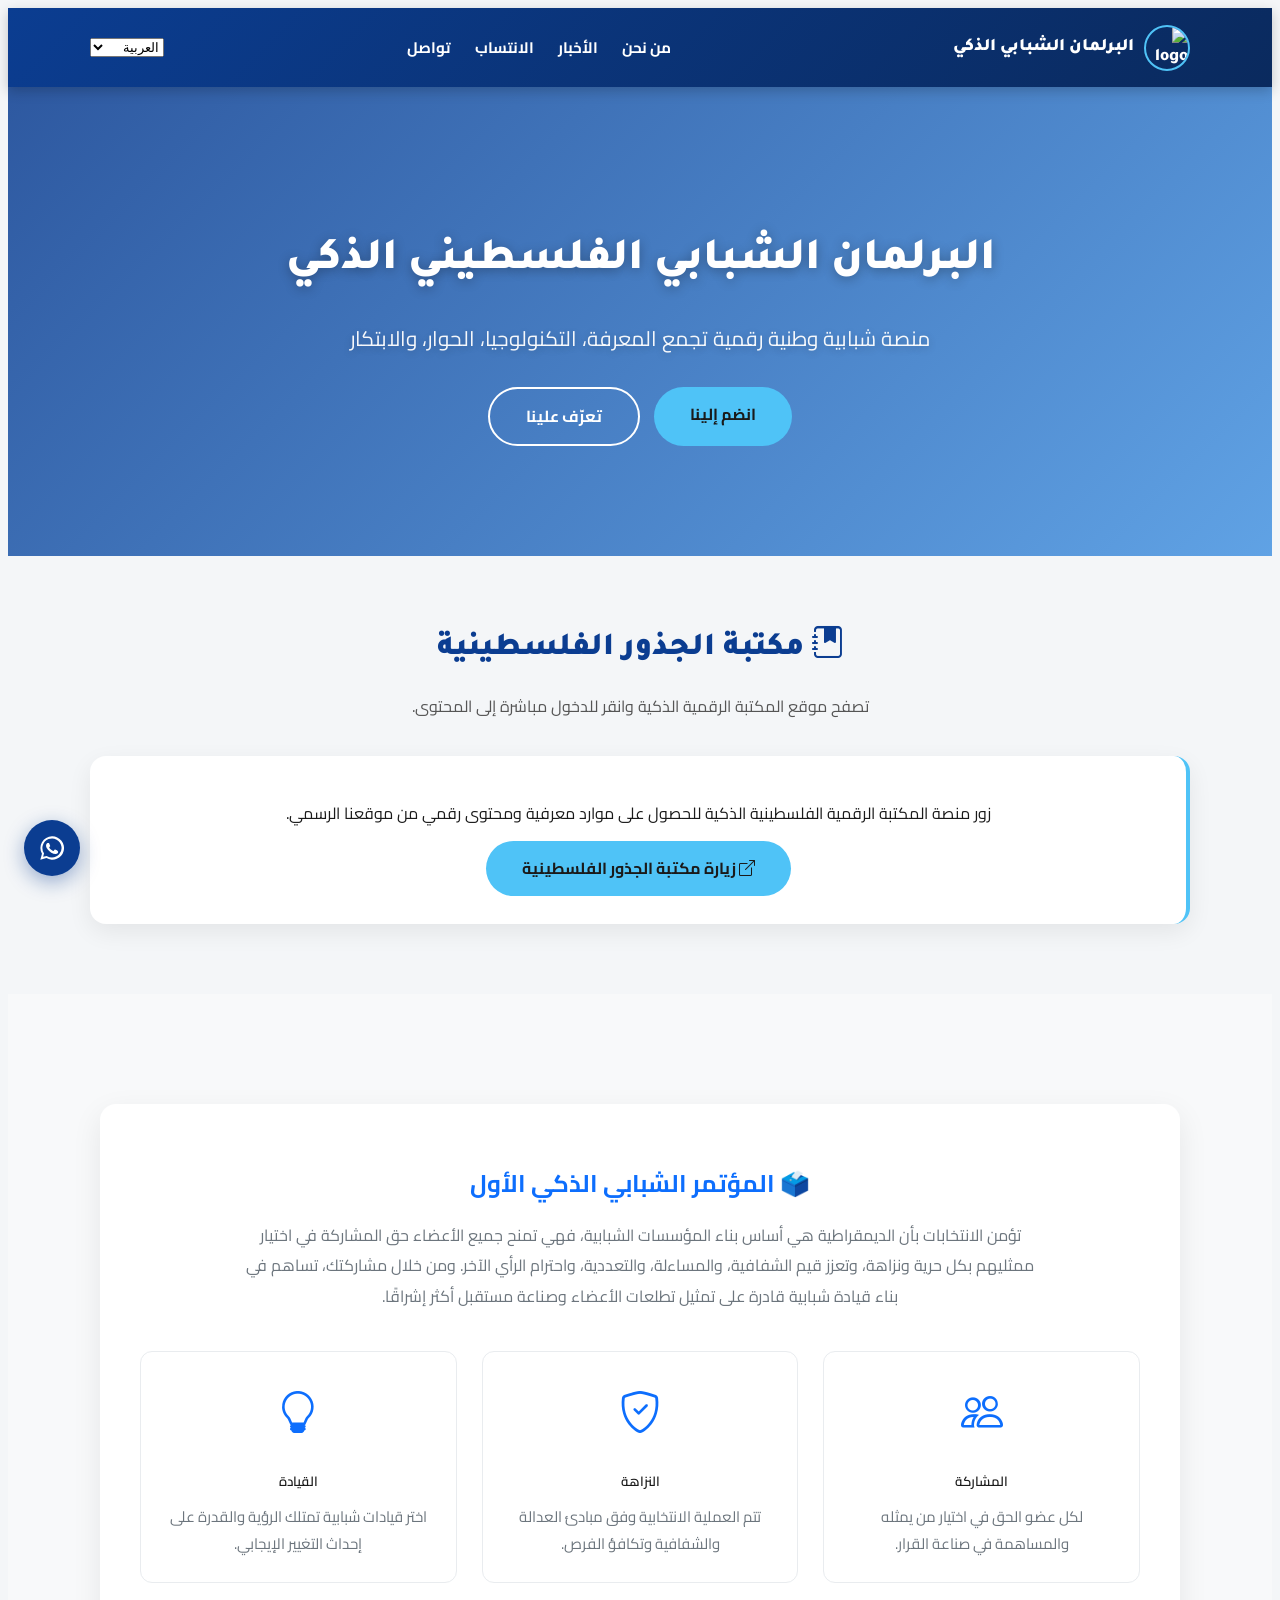
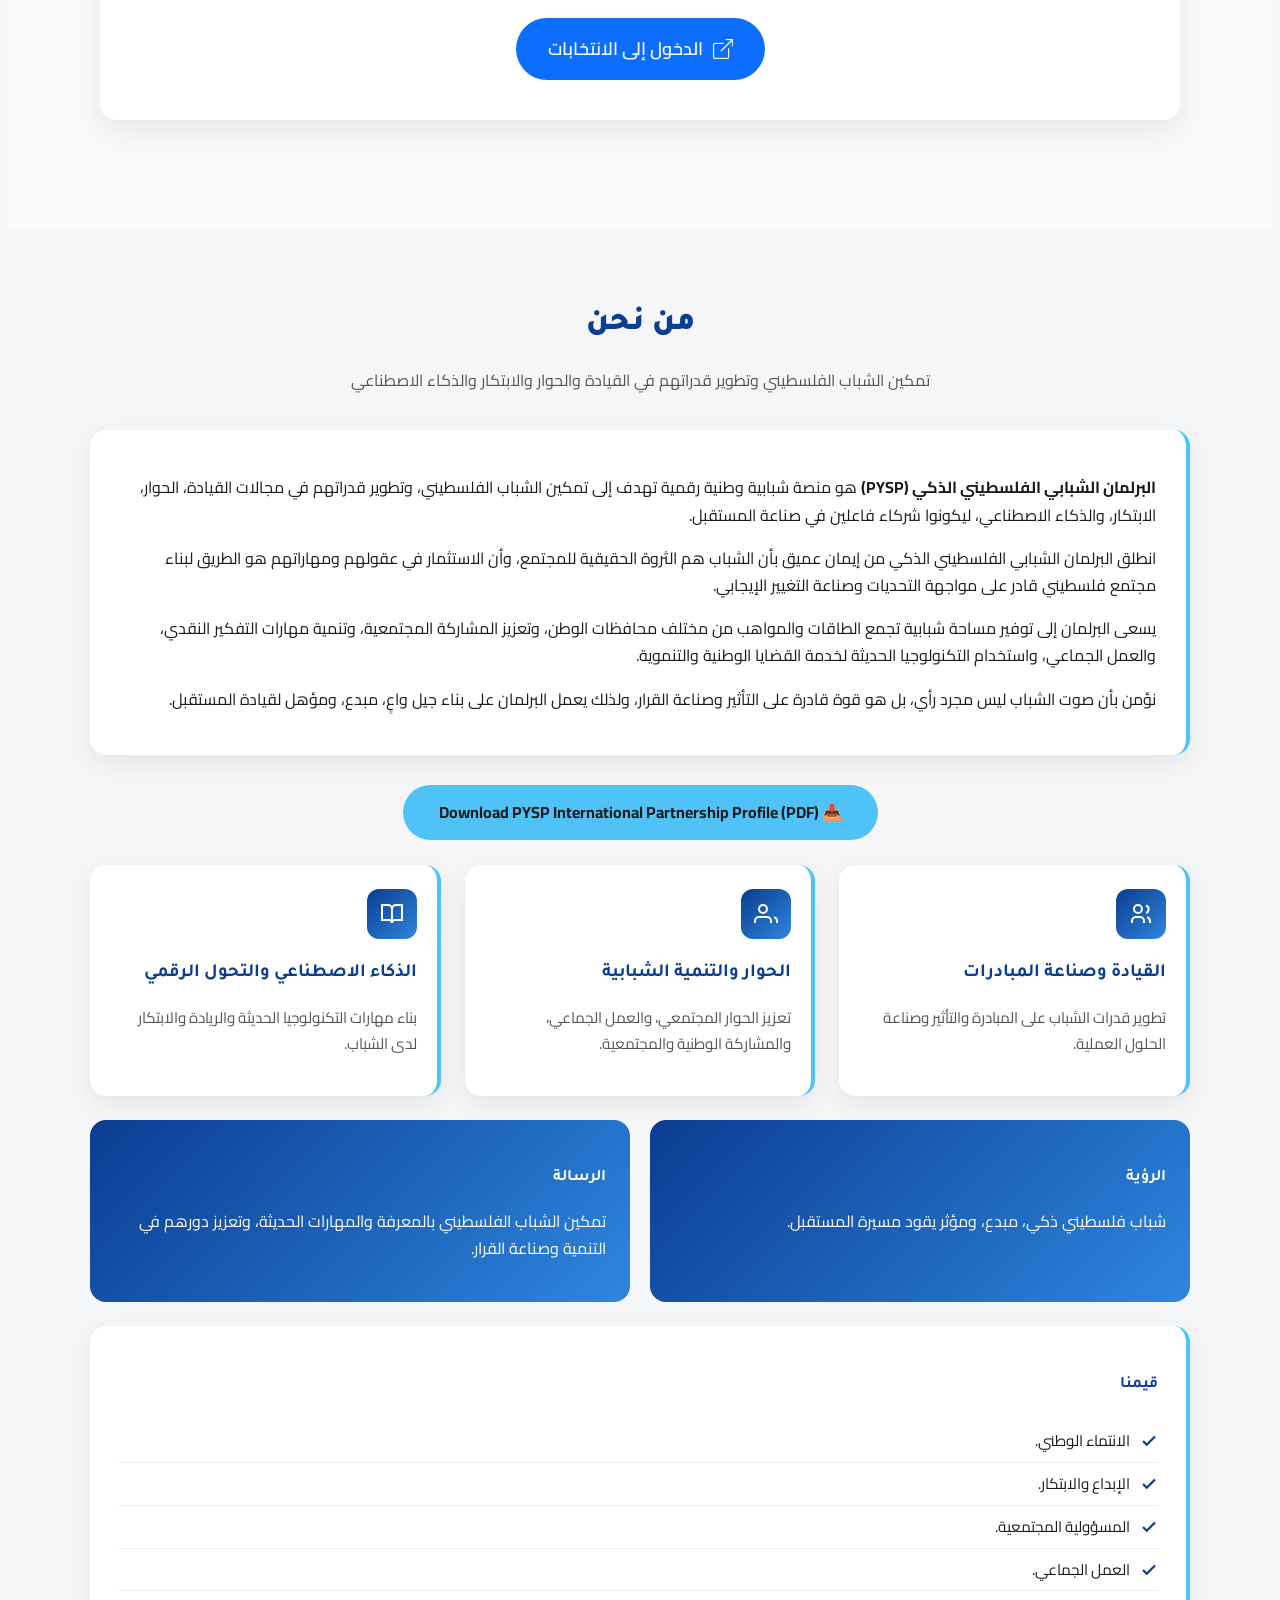
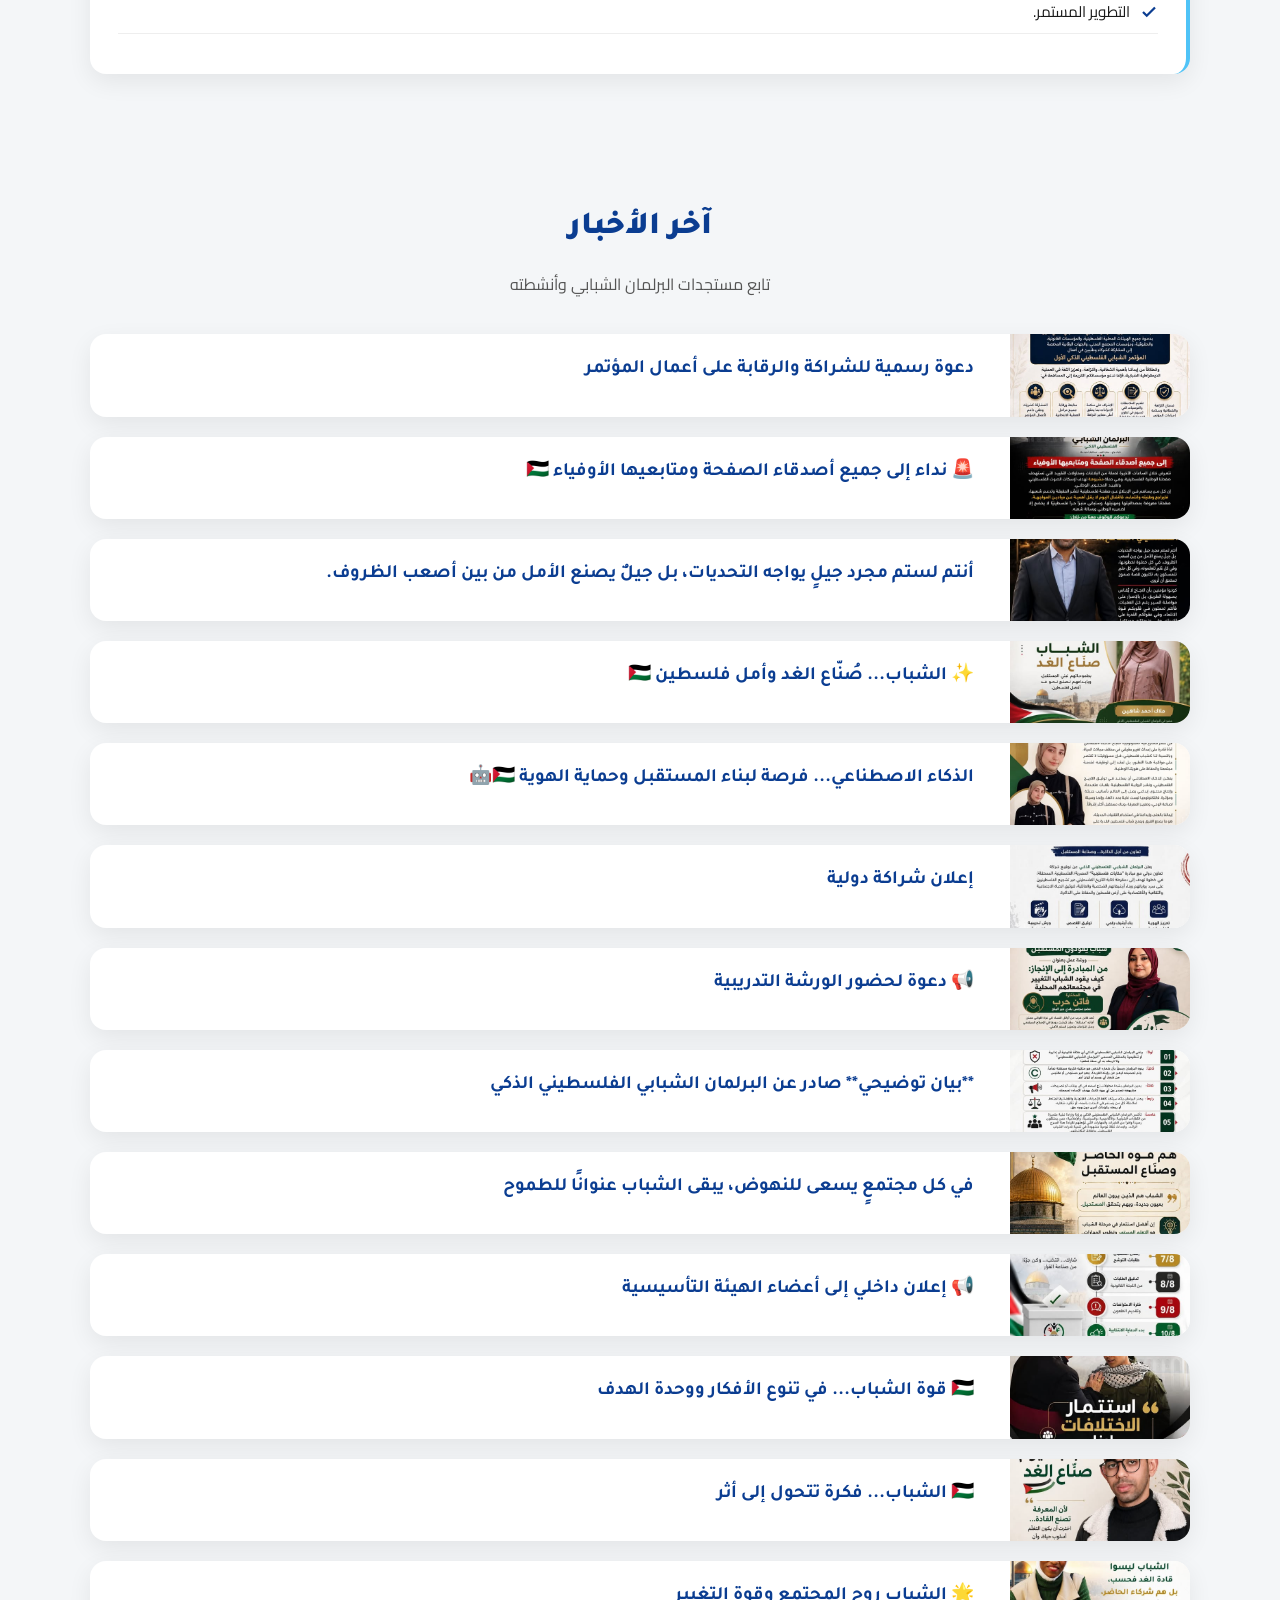
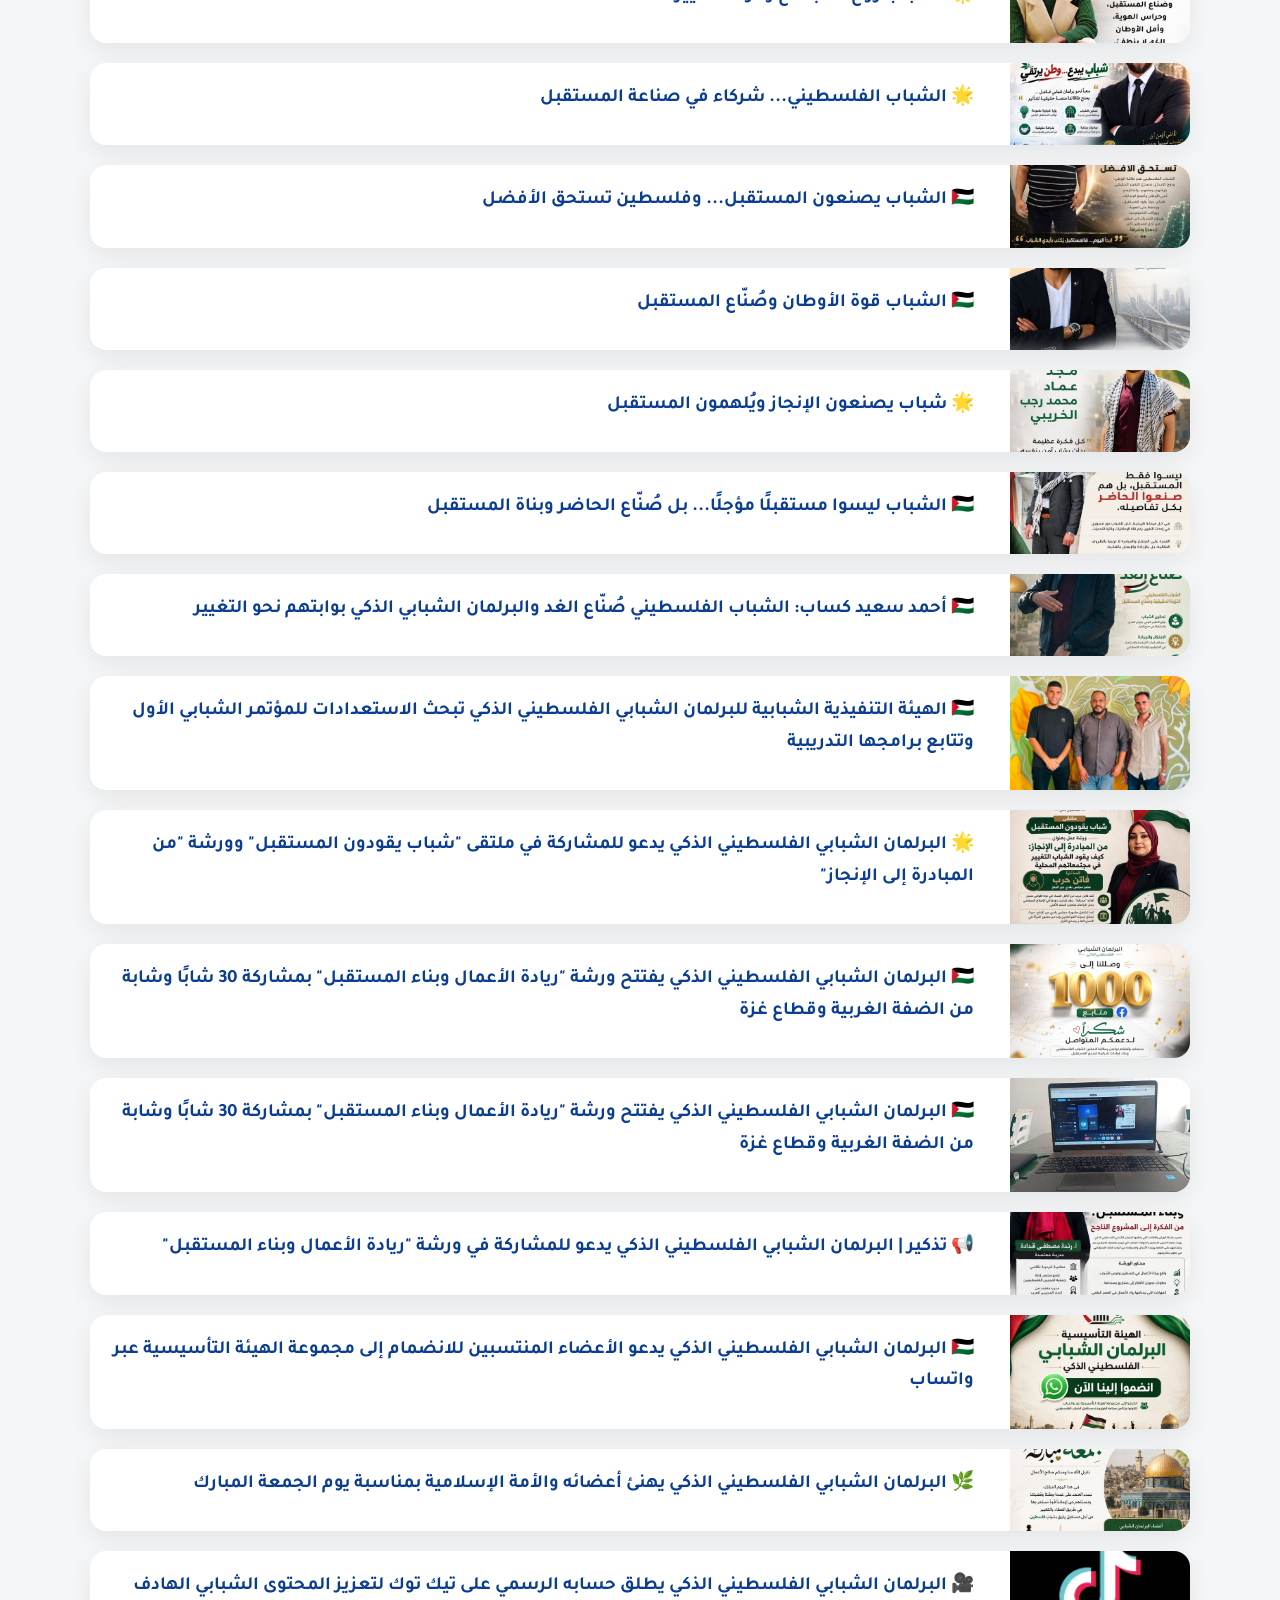
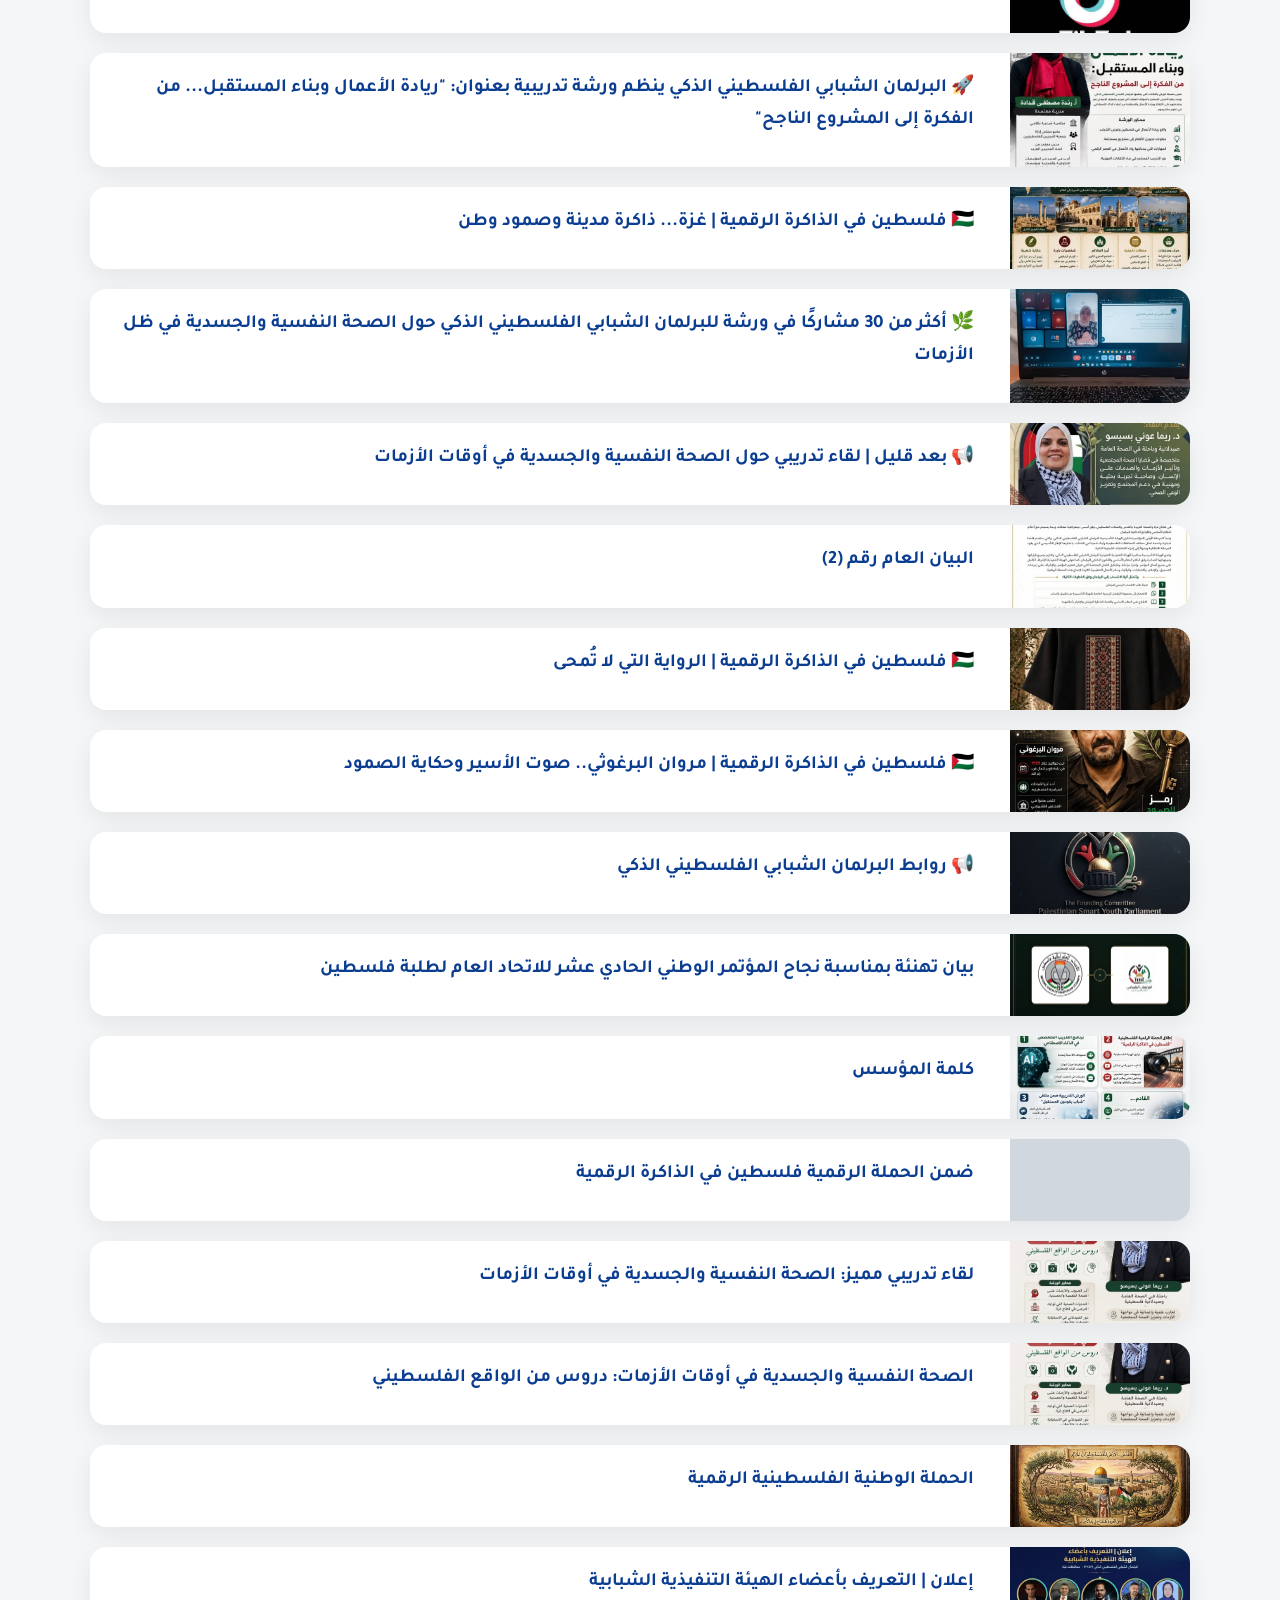
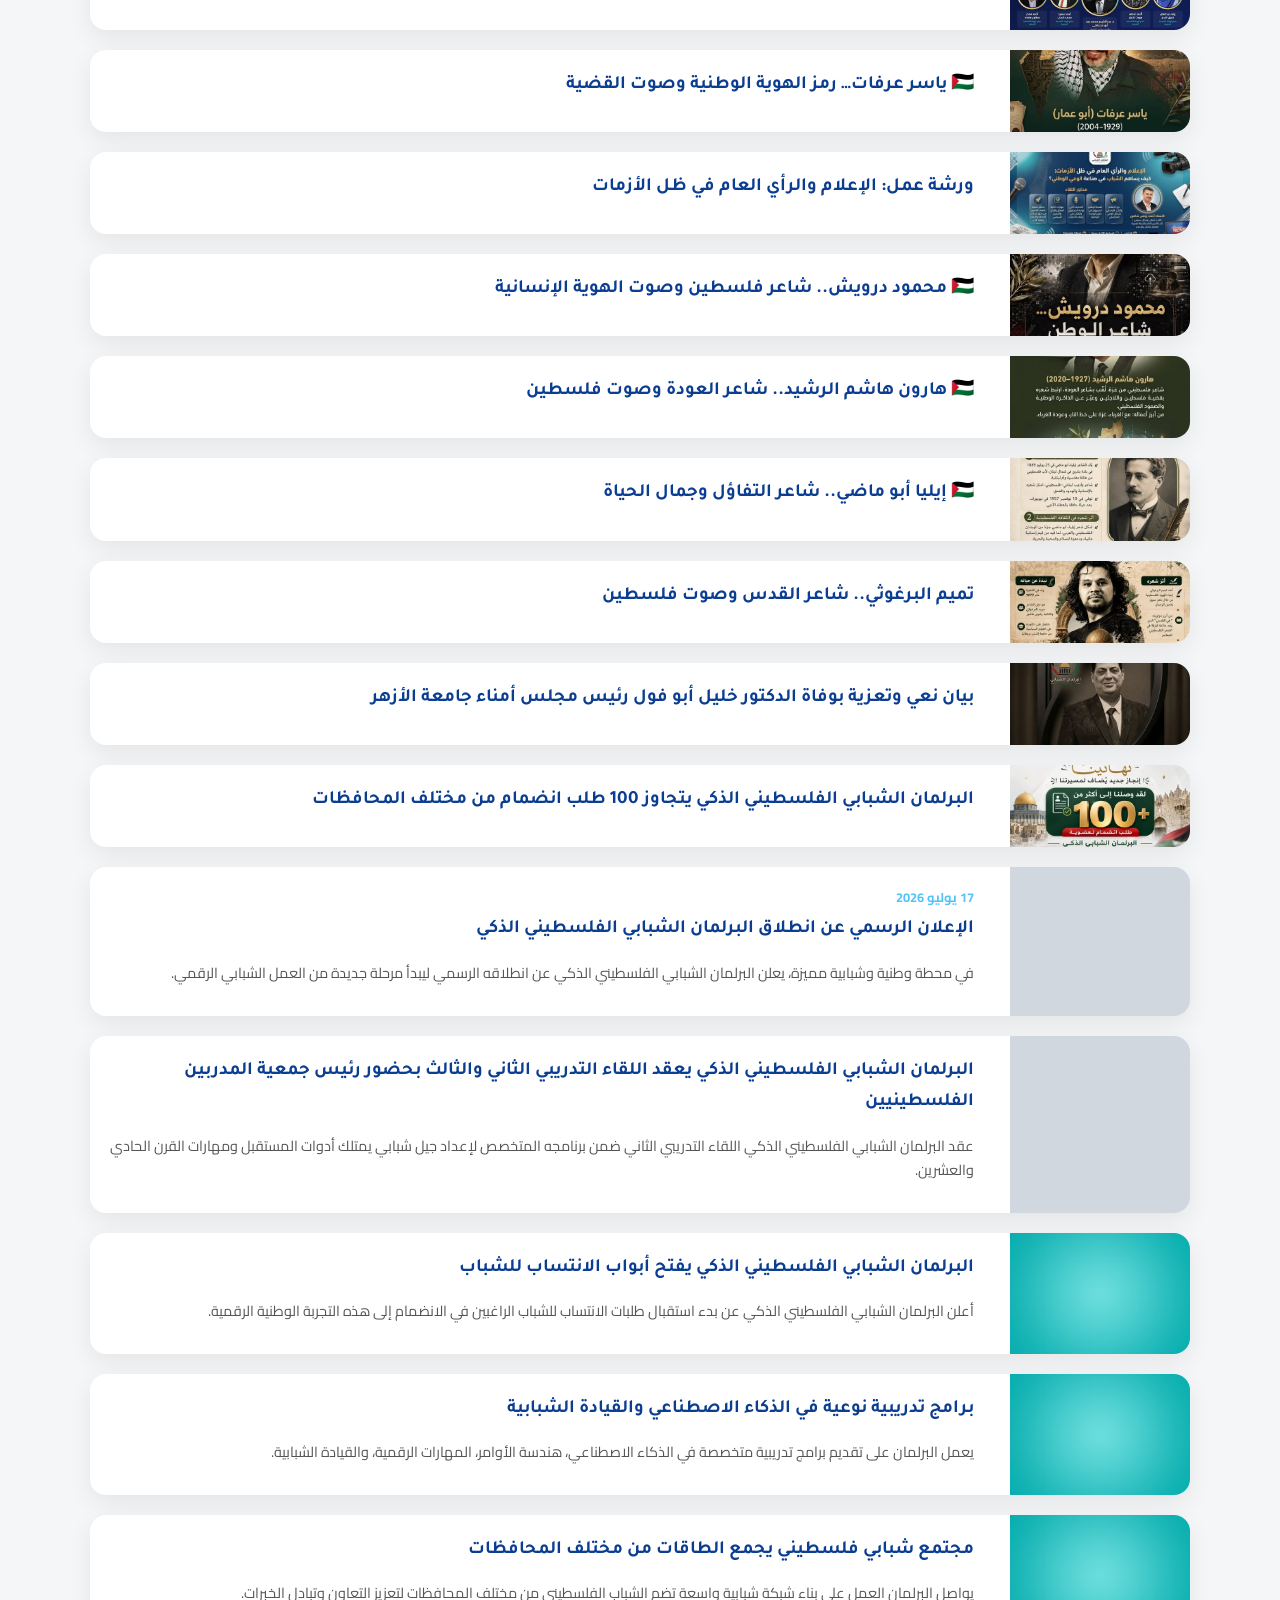
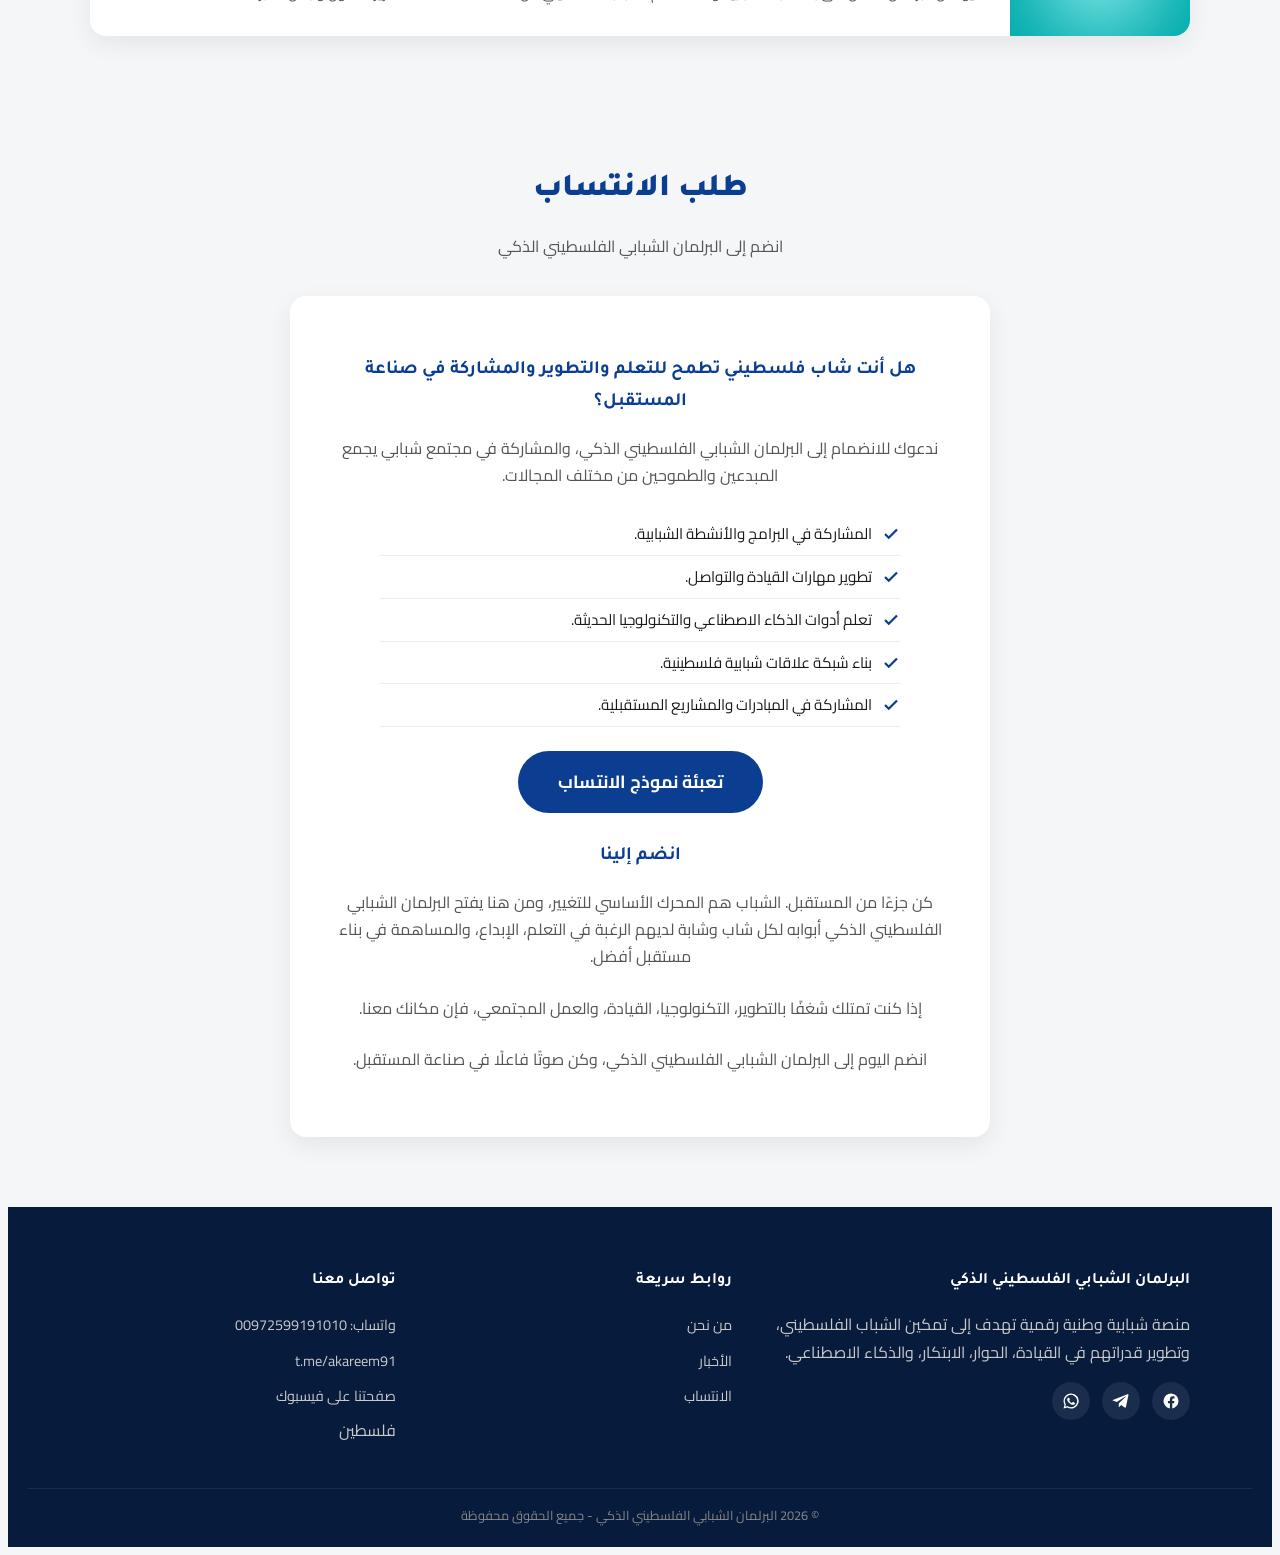
==== commit e00f186a: "refresh netlify" ====
--- a/index.html
+++ b/index.html
@@ -48,6 +48,9 @@
         <h1>البرلمان الشبابي الفلسطيني الذكي</h1>
         <p>منصة شبابية وطنية رقمية تجمع المعرفة، التكنولوجيا، الحوار، والابتكار</p>
         <div class="hero-btns">
+
+
+            
             <a class="btn btn-primary" href="https://forms.gle/Z875tCFNofTZzQC76" target="_blank" >انضم إلينا</a>
             <a class="btn btn-outline" href="#about">تعرّف علينا</a>
         </div>
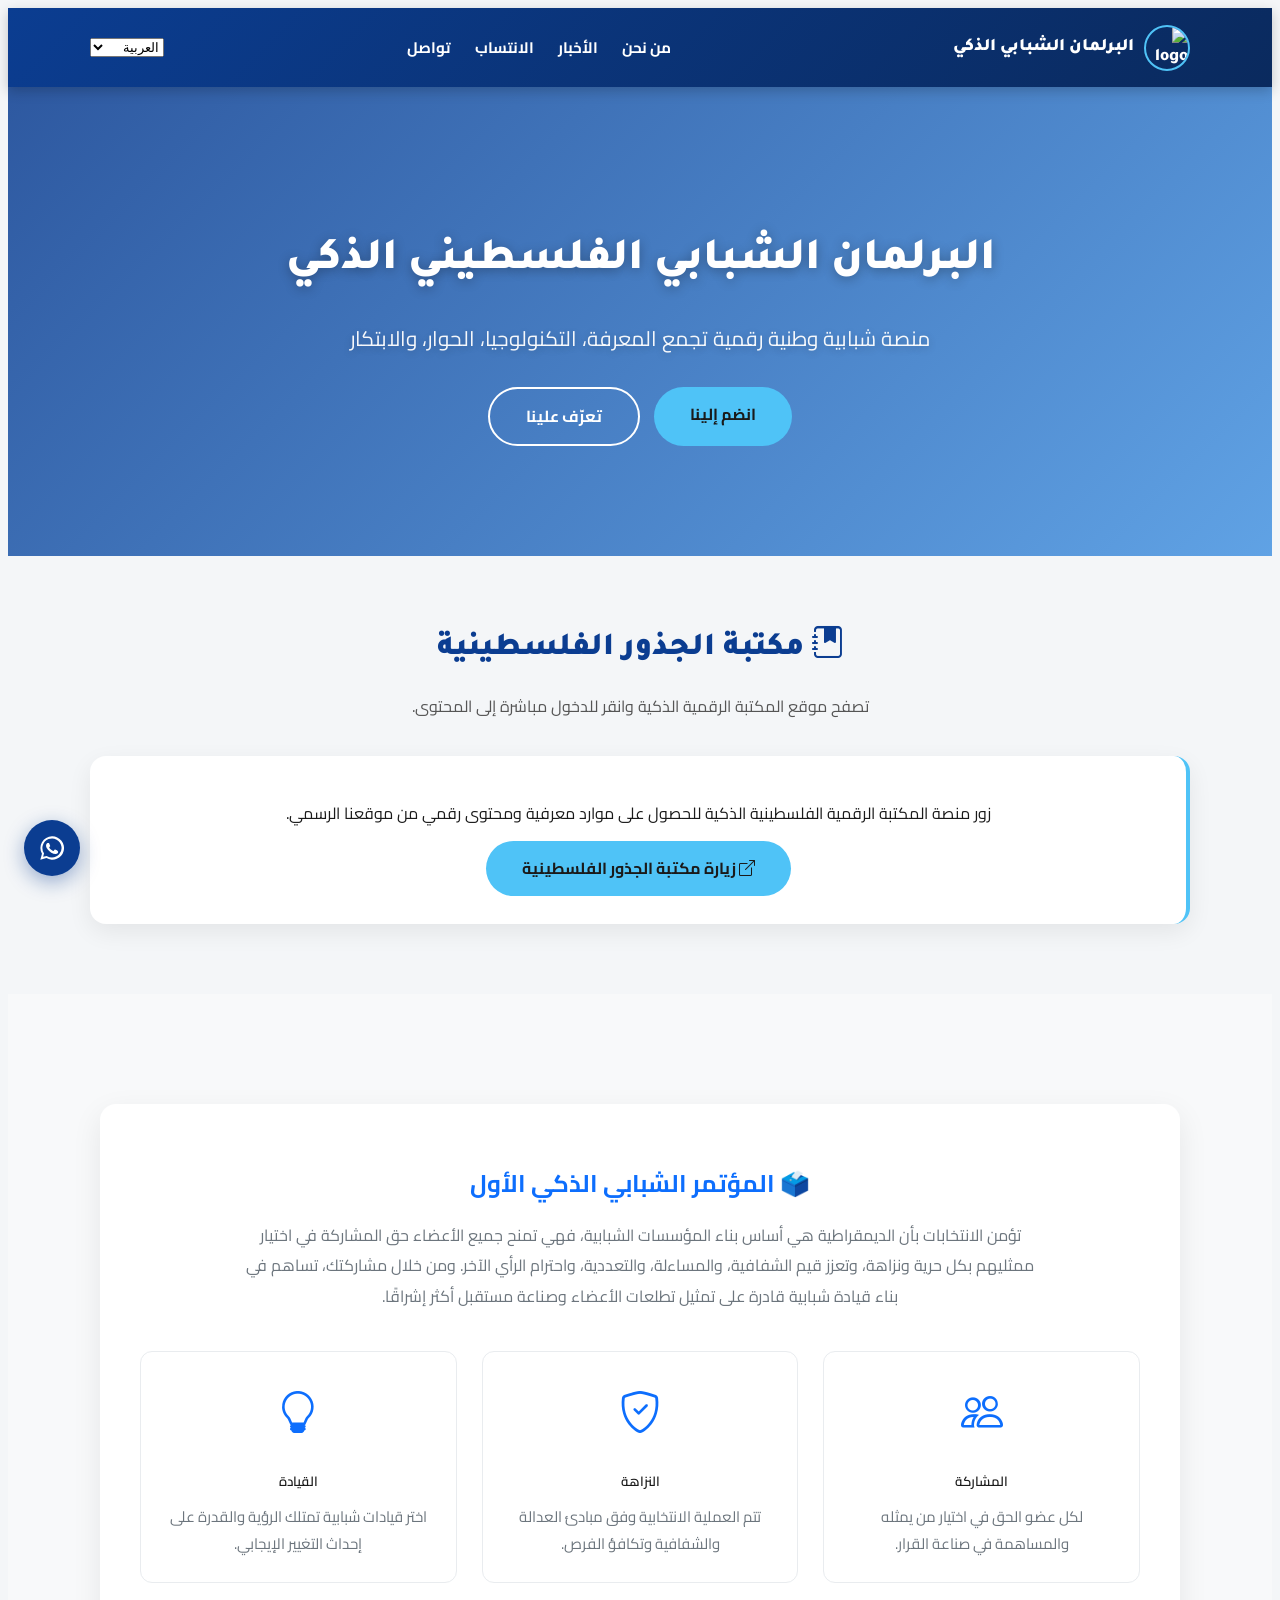
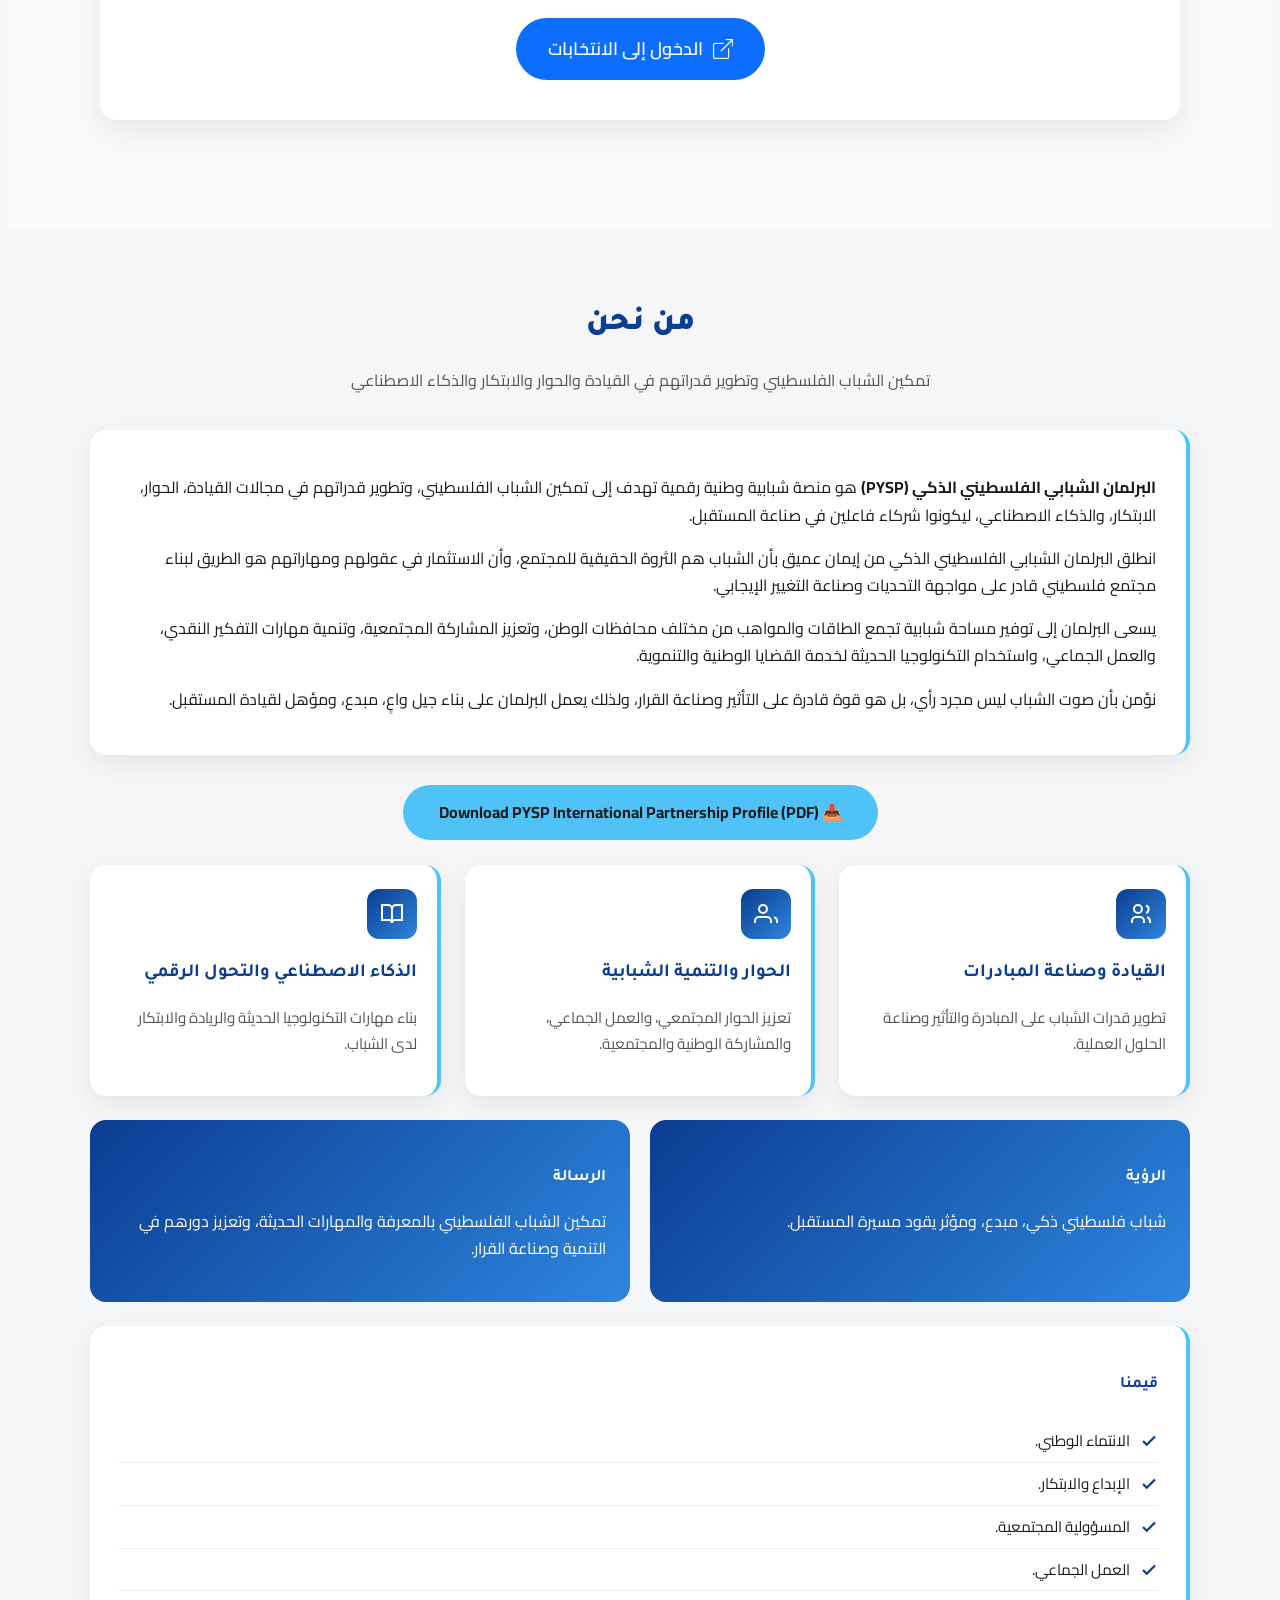
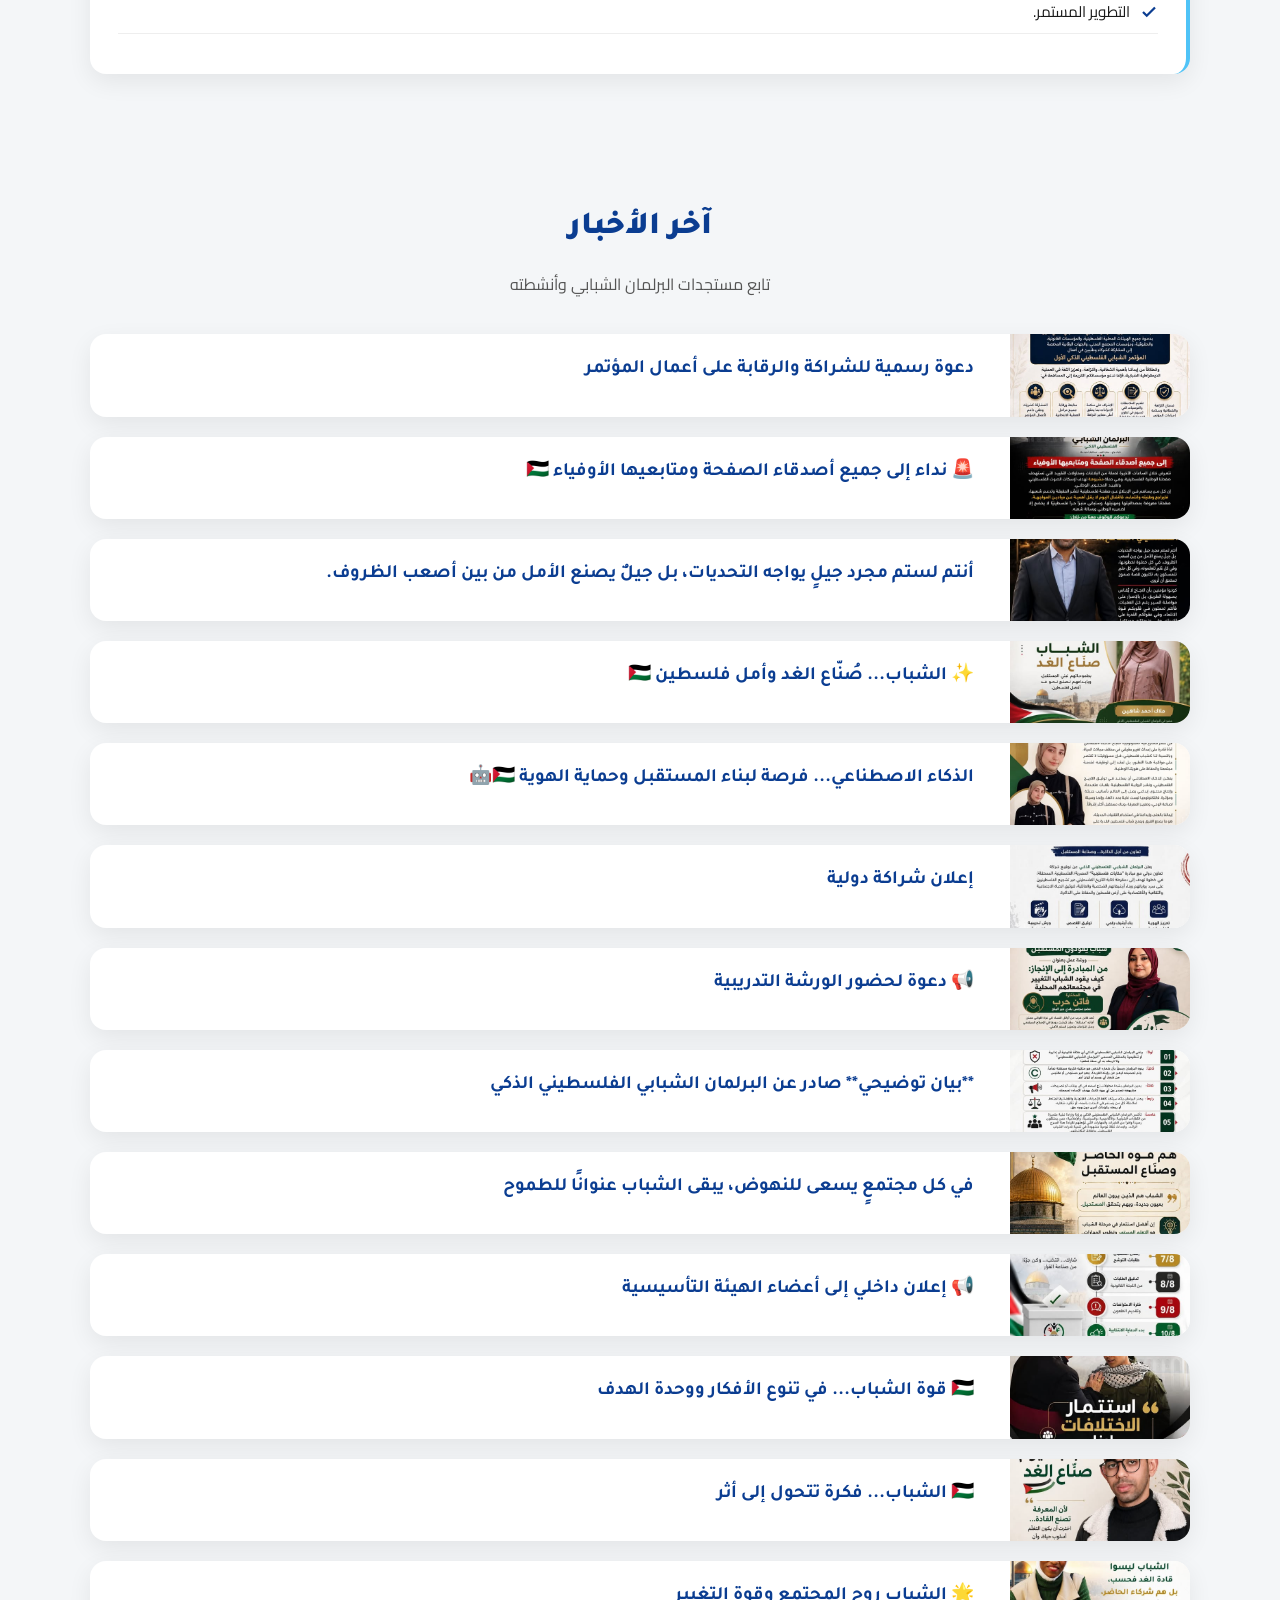
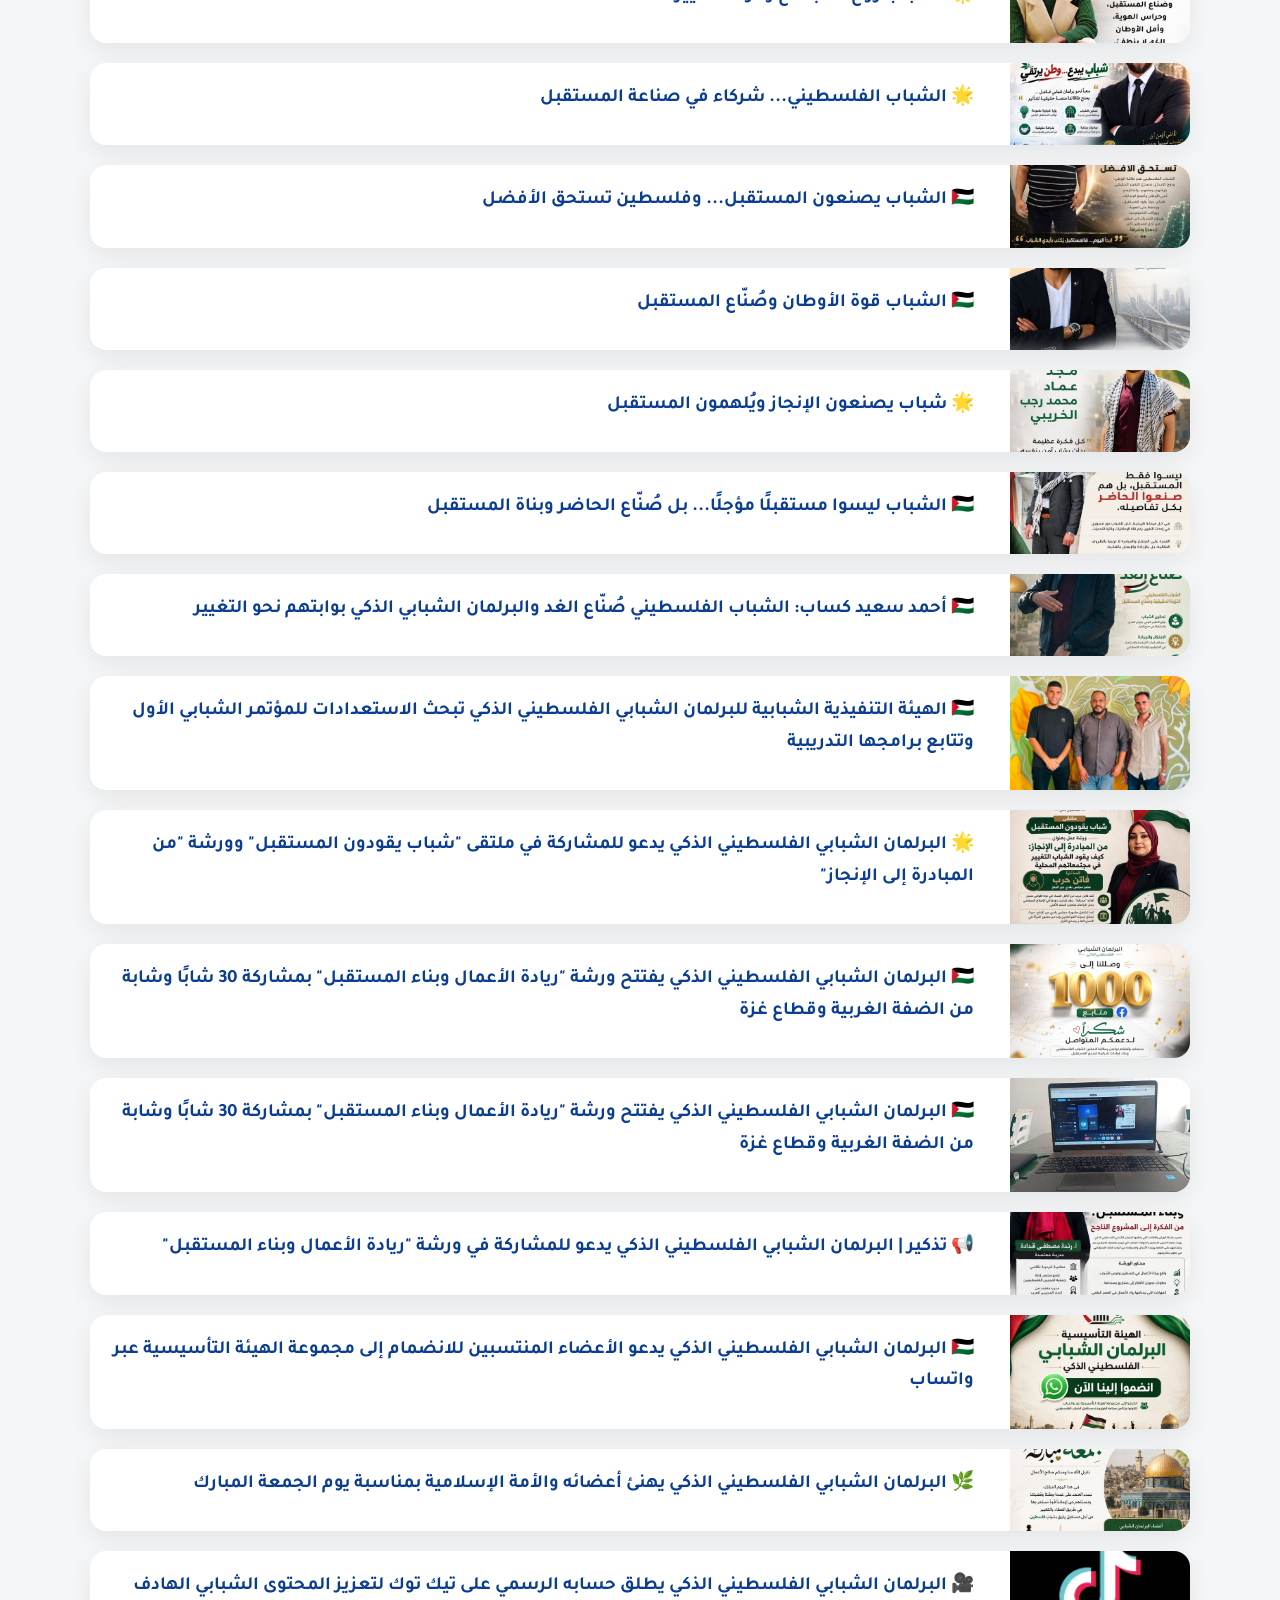
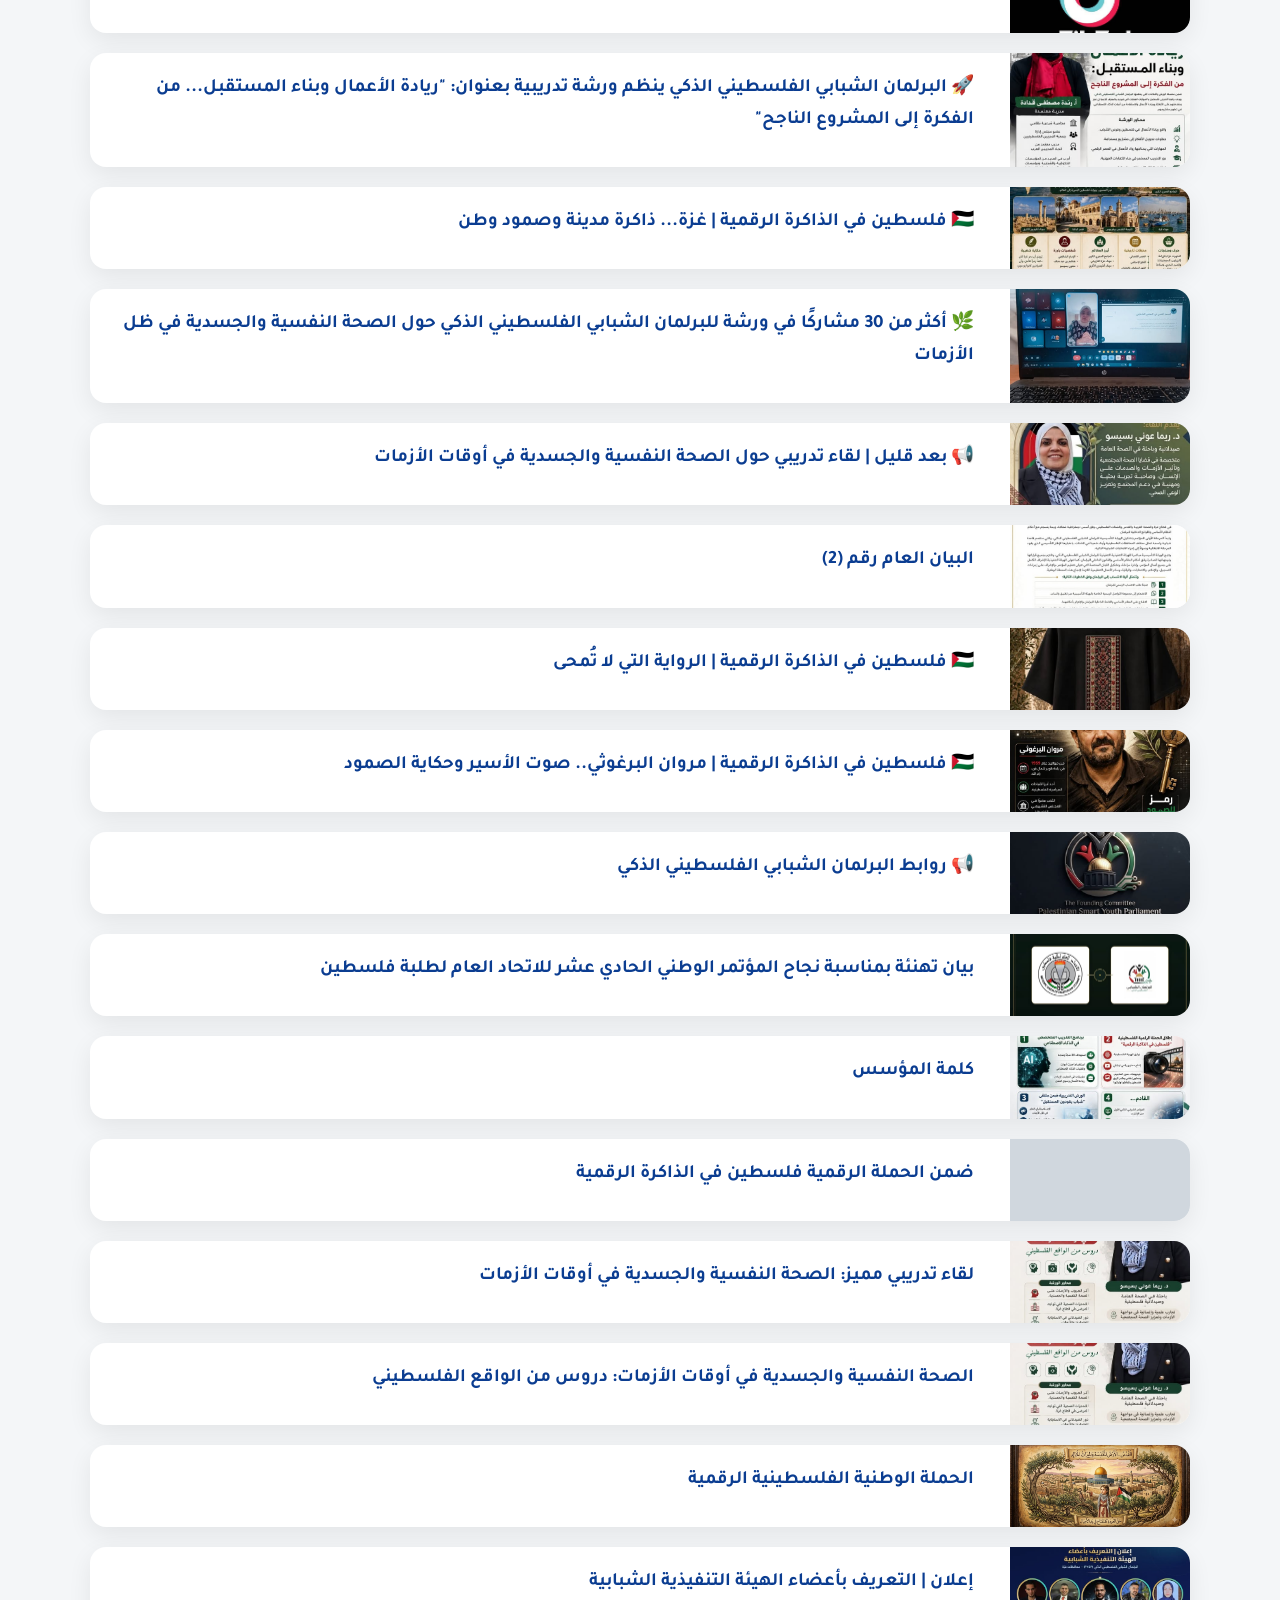
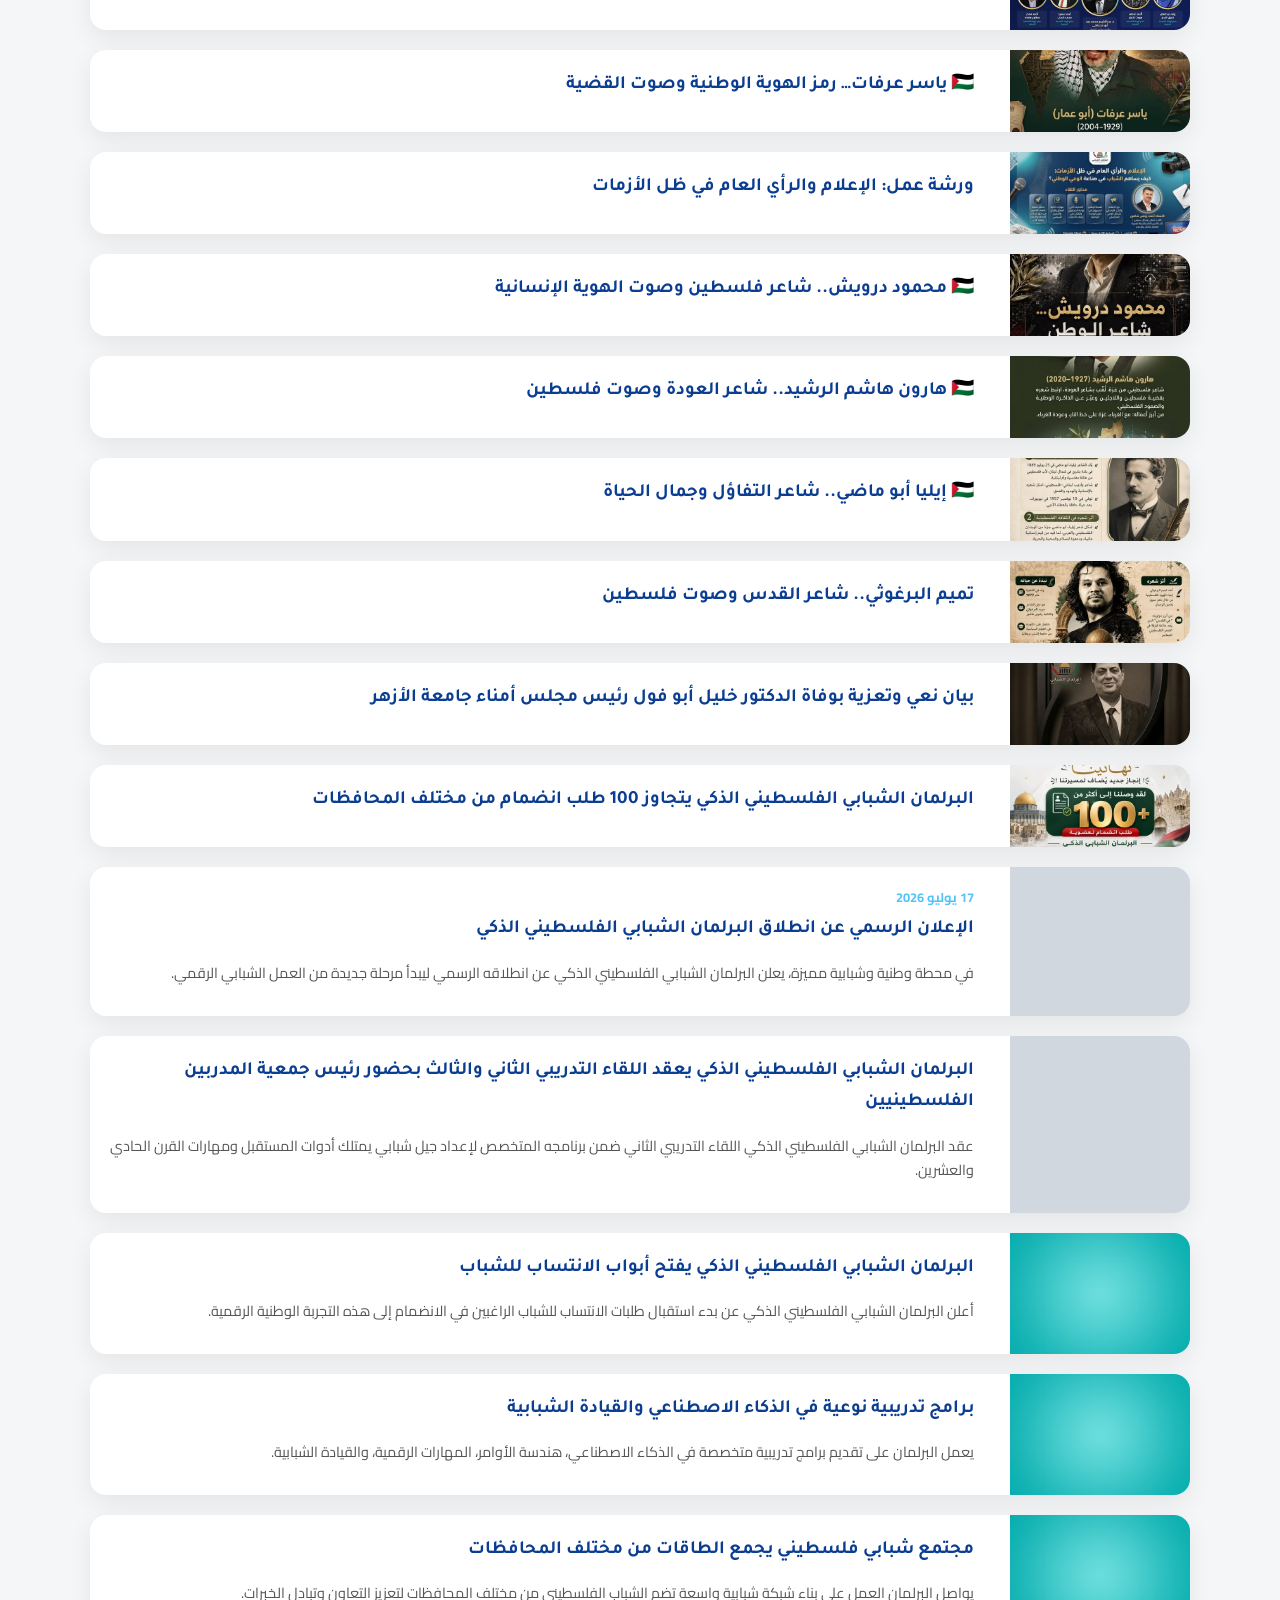
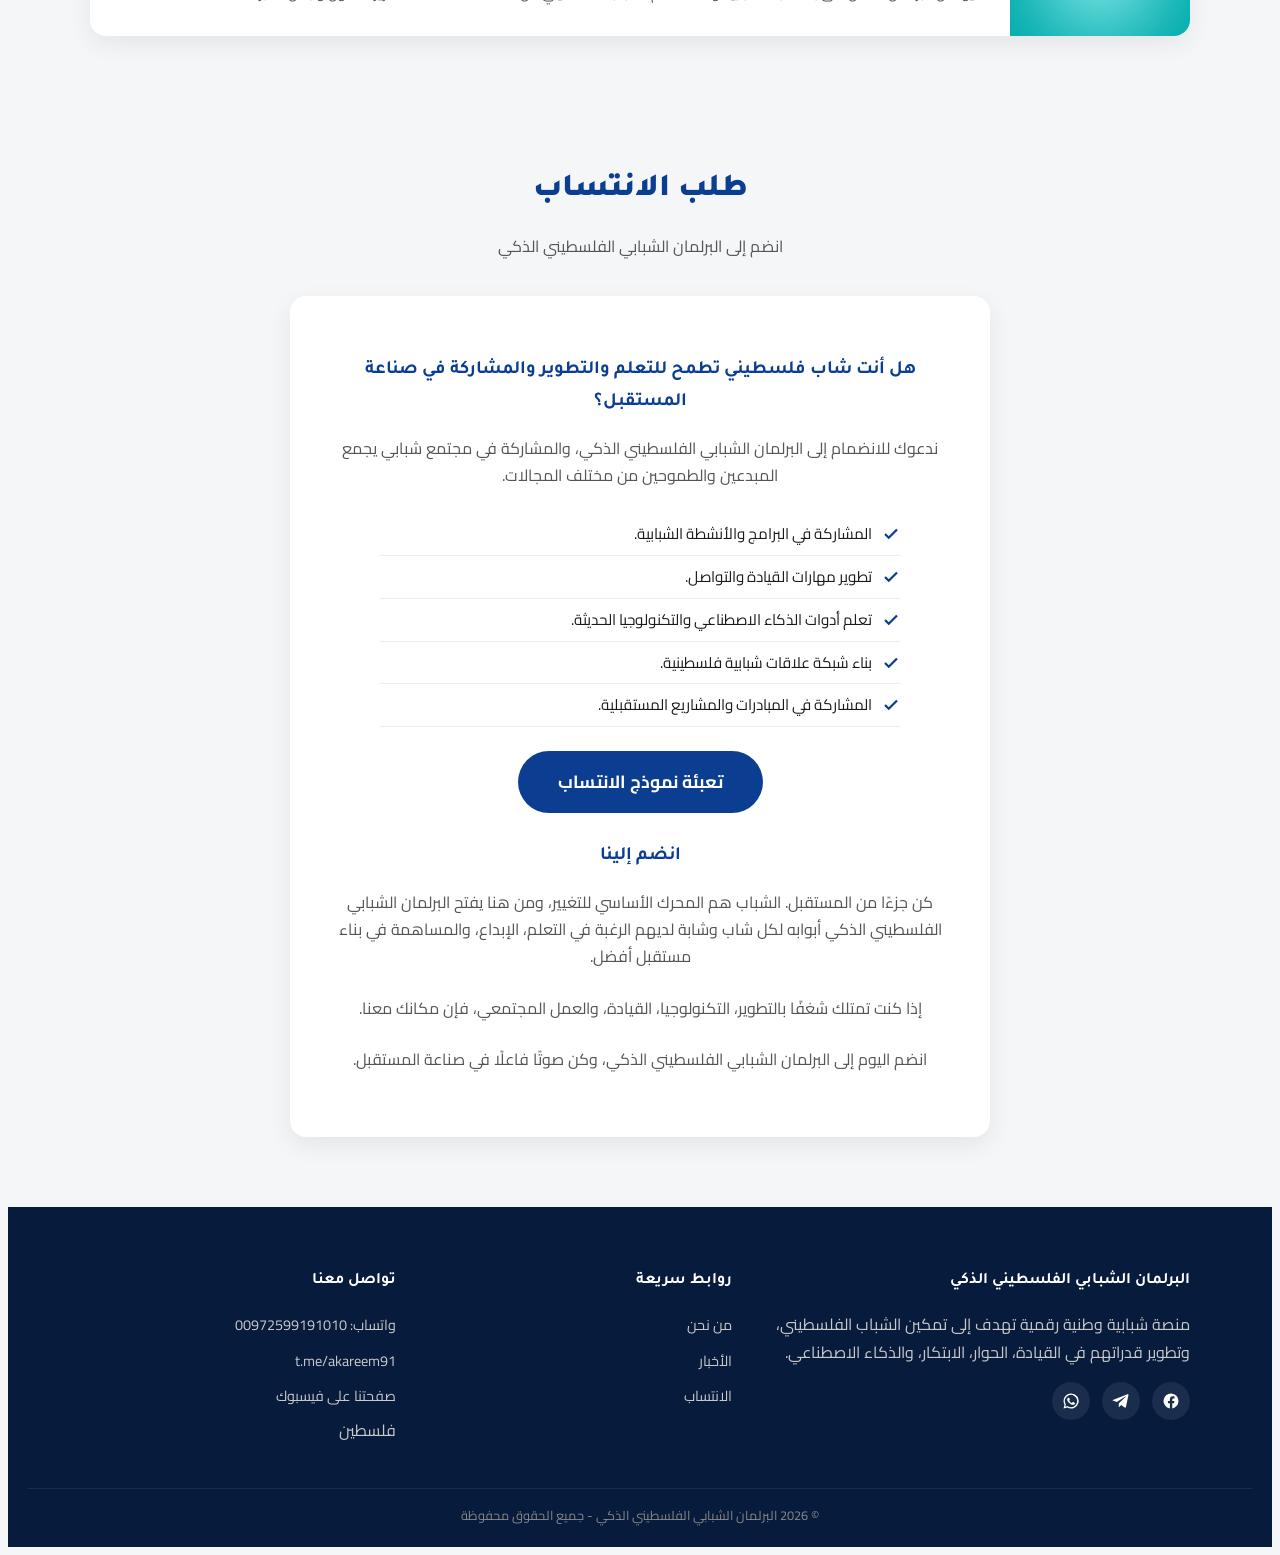
==== commit e1c88a39: "refresh" ====
--- a/index.html
+++ b/index.html
@@ -48,9 +48,6 @@
         <h1>البرلمان الشبابي الفلسطيني الذكي</h1>
         <p>منصة شبابية وطنية رقمية تجمع المعرفة، التكنولوجيا، الحوار، والابتكار</p>
         <div class="hero-btns">
-
-
-            
             <a class="btn btn-primary" href="https://forms.gle/Z875tCFNofTZzQC76" target="_blank" >انضم إلينا</a>
             <a class="btn btn-outline" href="#about">تعرّف علينا</a>
         </div>
